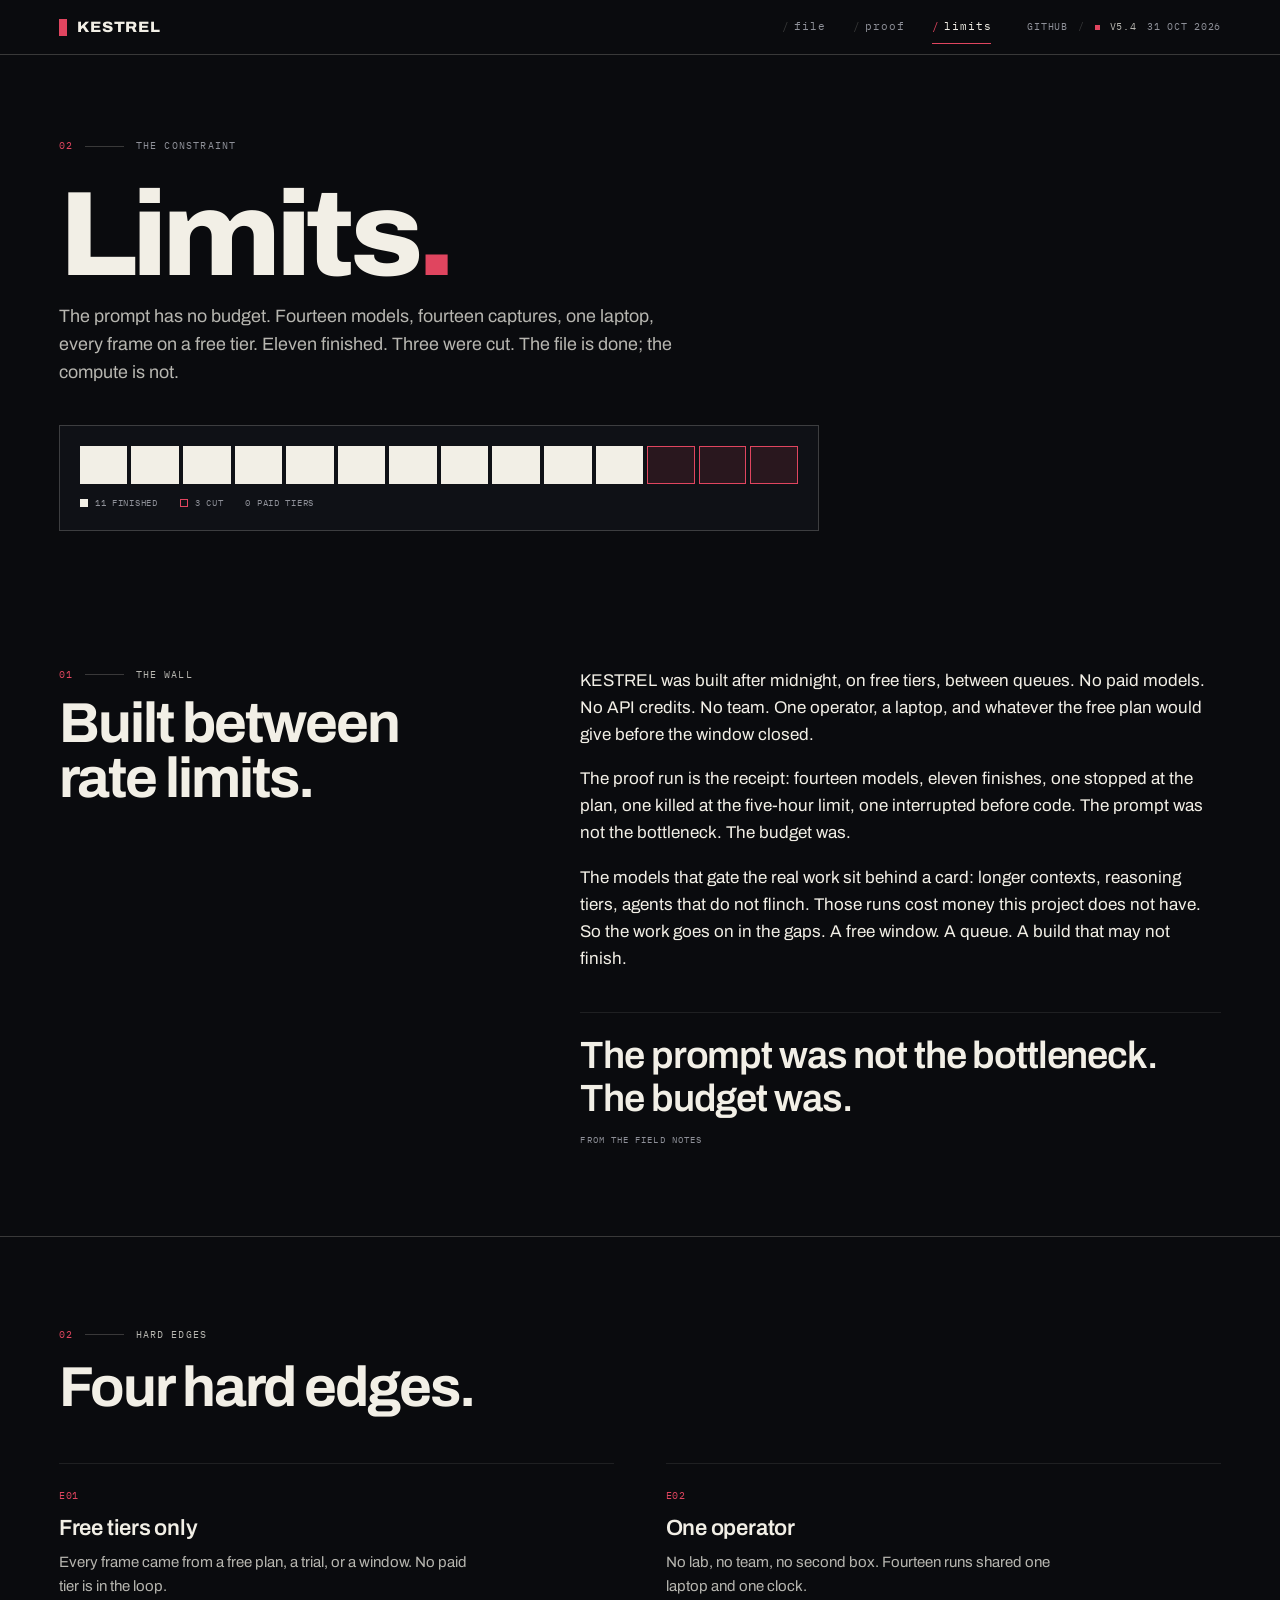
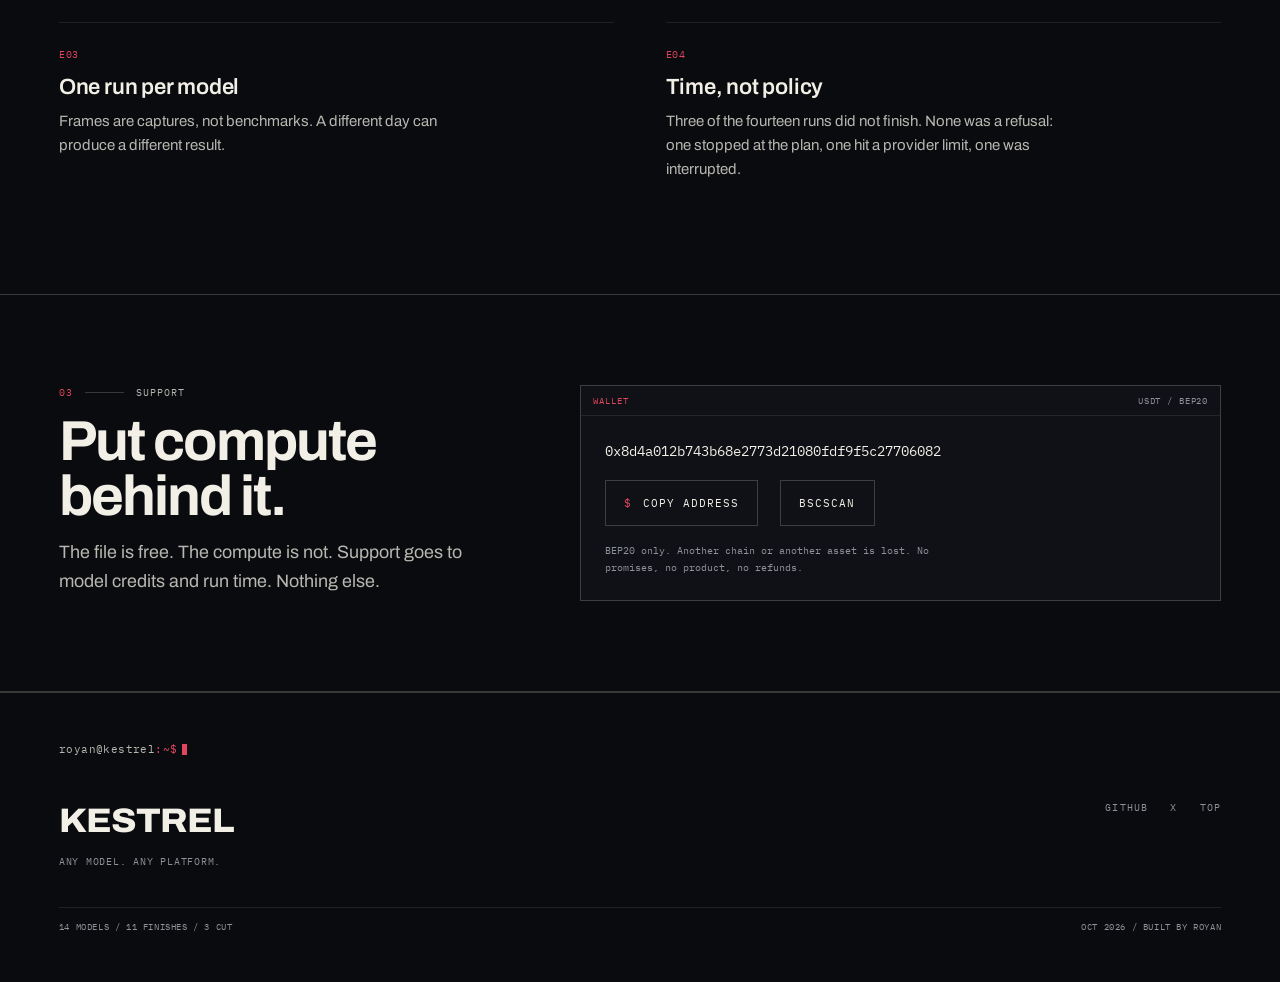
==== docs/limitations.html @ f4acaad3 "v5.4: gate adds NOT-boundary list, misfire catches synthesis refusals, sync readme and site" ====
<!doctype html>
<html lang="en">
<head>
<meta charset="utf-8">
<meta name="viewport" content="width=device-width, initial-scale=1">
<title>KESTREL · limits</title>
<meta name="description" content="The prompt has no budget. Fourteen models on free tiers, three runs cut, and one address for compute.">
<meta name="color-scheme" content="dark">
<meta name="theme-color" content="#0a0b0e">
<link rel="icon" href="data:image/svg+xml,%3Csvg xmlns='http://www.w3.org/2000/svg' viewBox='0 0 32 32'%3E%3Crect width='32' height='32' fill='%230a0b0e'/%3E%3Cpath d='M10 8v16M22 8l-8 8 8 8' stroke='%23e0455f' stroke-width='3' fill='none'/%3E%3C/svg%3E">
<link rel="canonical" href="https://irsyadmr354.github.io/KESTREL/limitations.html">
<meta property="og:type" content="website">
<meta property="og:site_name" content="KESTREL">
<meta property="og:url" content="https://irsyadmr354.github.io/KESTREL/limitations.html">
<meta property="og:title" content="KESTREL limits">
<meta property="og:description" content="The prompt has no budget. Fourteen models on free tiers, three runs cut, and one address for compute.">
<meta property="og:image" content="https://irsyadmr354.github.io/KESTREL/og.png">
<meta property="og:image:width" content="1200">
<meta property="og:image:height" content="630">
<meta name="twitter:card" content="summary_large_image">
<meta name="twitter:creator" content="@IrsyadMR5">
<link rel="preconnect" href="https://fonts.googleapis.com">
<link rel="preconnect" href="https://fonts.gstatic.com" crossorigin>
<link href="https://fonts.googleapis.com/css2?family=Archivo:wdth,wght@75..125,400..800&family=IBM+Plex+Mono:wght@400;500&display=swap" rel="stylesheet">
<link rel="stylesheet" href="style.css">
<script>document.documentElement.classList.add('js');</script>
</head>
<body>

<div id="bar" aria-hidden="true"></div>
<a class="skip" href="#main">skip to content</a>

<header class="cmdbar">
  <div class="shell cmdbar-in">
    <a class="brand" href="index.html"><span class="brand-mark" aria-hidden="true"></span>Kestrel</a>
    <nav class="nav" aria-label="Primary">
      <a href="index.html#file"><span class="slash" aria-hidden="true">/</span>file</a>
      <a href="proof.html"><span class="slash" aria-hidden="true">/</span>proof</a>
      <a href="limitations.html" aria-current="page"><span class="slash" aria-hidden="true">/</span>limits</a>
    </nav>
    <div class="meta">
      <a href="https://github.com/Irsyadmr354/KESTREL" target="_blank" rel="noopener">github<span class="stars" hidden><span class="glyph" aria-hidden="true">★</span><span class="num"></span></span></a>
      <span class="meta-sep" aria-hidden="true">/</span>
      <span class="live" aria-hidden="true"></span><b>v5.4</b>
      <span class="meta-date">31 oct 2026</span>
    </div>
  </div>
</header>

<main id="main">

  <section class="page-hero" aria-labelledby="limits-title">
    <div class="shell">
      <p class="kicker"><span class="n">02</span><span class="rule" aria-hidden="true"></span>the constraint</p>
      <h1 id="limits-title">Limits<span class="dot">.</span></h1>
      <p class="dek">The prompt has no budget. Fourteen models, fourteen captures, one laptop, every frame on a free tier. Eleven finished. Three were cut. The file is done; the compute is not.</p>

      <div class="meter-block" data-reveal>
        <div class="meter" role="img" aria-label="Fourteen models: eleven finished, three cut, zero paid tiers">
          <span class="cell"></span><span class="cell"></span><span class="cell"></span><span class="cell"></span><span class="cell"></span><span class="cell"></span><span class="cell"></span><span class="cell"></span><span class="cell"></span><span class="cell"></span><span class="cell"></span><span class="cell cut"></span><span class="cell cut"></span><span class="cell cut"></span>
        </div>
        <p class="meter-legend"><span><i aria-hidden="true"></i>11 finished</span><span class="cut"><i aria-hidden="true"></i>3 cut</span><span>0 paid tiers</span></p>
      </div>
    </div>
  </section>

  <section class="sect" aria-labelledby="wall-title">
    <div class="shell support">
      <div class="split-l" data-reveal>
        <p class="tag"><span class="n">01</span><span class="rule" aria-hidden="true"></span><span class="name">the wall</span></p>
        <h2 id="wall-title">Built between rate limits.</h2>
      </div>
      <div class="body" data-reveal>
        <p>KESTREL was built after midnight, on free tiers, between queues. No paid models. No API credits. No team. One operator, a laptop, and whatever the free plan would give before the window closed.</p>
        <p>The proof run is the receipt: fourteen models, eleven finishes, one stopped at the plan, one killed at the five-hour limit, one interrupted before code. The prompt was not the bottleneck. The budget was.</p>
        <p>The models that gate the real work sit behind a card: longer contexts, reasoning tiers, agents that do not flinch. Those runs cost money this project does not have. So the work goes on in the gaps. A free window. A queue. A build that may not finish.</p>
        <div class="pull">
          <blockquote>The prompt was not the bottleneck. The budget was.</blockquote>
          <cite>From the field notes</cite>
        </div>
      </div>
    </div>
  </section>

  <section class="sect" aria-labelledby="edges-title">
    <div class="shell">
      <header class="sect-head" data-reveal>
        <p class="tag"><span class="n">02</span><span class="rule" aria-hidden="true"></span><span class="name">hard edges</span></p>
        <h2 id="edges-title">Four hard edges.</h2>
      </header>
      <div class="edges">
        <div class="edge" data-reveal>
          <span class="n">E01</span>
          <h3>Free tiers only</h3>
          <p>Every frame came from a free plan, a trial, or a window. No paid tier is in the loop.</p>
        </div>
        <div class="edge" data-reveal>
          <span class="n">E02</span>
          <h3>One operator</h3>
          <p>No lab, no team, no second box. Fourteen runs shared one laptop and one clock.</p>
        </div>
        <div class="edge" data-reveal>
          <span class="n">E03</span>
          <h3>One run per model</h3>
          <p>Frames are captures, not benchmarks. A different day can produce a different result.</p>
        </div>
        <div class="edge" data-reveal>
          <span class="n">E04</span>
          <h3>Time, not policy</h3>
          <p>Three of the fourteen runs did not finish. None was a refusal: one stopped at the plan, one hit a provider limit, one was interrupted.</p>
        </div>
      </div>
    </div>
  </section>

  <section class="sect" aria-labelledby="support-title">
    <div class="shell support">
      <div class="split-l" data-reveal>
        <p class="tag"><span class="n">03</span><span class="rule" aria-hidden="true"></span><span class="name">support</span></p>
        <h2 id="support-title">Put compute behind it.</h2>
        <p class="lede">The file is free. The compute is not. Support goes to model credits and run time. Nothing else.</p>
      </div>
      <div class="body" data-reveal>
        <div class="pay">
          <div class="pay-bar"><span><b>wallet</b></span><span>usdt / bep20</span></div>
          <div class="pay-body">
            <code id="addr">0x8d4a012b743b68e2773d21080fdf9f5c27706082</code>
            <div class="actions">
              <button class="btn" id="copyAddr" type="button"><span class="sig" aria-hidden="true">$</span><span id="addr-label" aria-live="polite">copy address</span></button>
              <a class="btn" href="https://bscscan.com/address/0x8d4a012b743b68e2773d21080fdf9f5c27706082" target="_blank" rel="noopener">bscscan</a>
            </div>
            <p class="pay-warn">BEP20 only. Another chain or another asset is lost. No promises, no product, no refunds.</p>
          </div>
        </div>
      </div>
    </div>
  </section>

</main>

<footer>
  <div class="shell">
    <p class="foot-prompt"><span class="u">royan@kestrel</span><span class="p">:~$</span><span class="cursor" aria-hidden="true"></span></p>
    <div class="foot-grid">
      <div>
        <p class="foot-mark">Kestrel</p>
        <p class="foot-slogan">Any model. Any platform.</p>
      </div>
      <nav class="links" aria-label="Elsewhere">
        <a href="https://github.com/Irsyadmr354/KESTREL" target="_blank" rel="noopener">GitHub<span class="stars" hidden><span class="glyph" aria-hidden="true">★</span><span class="num"></span></span></a>
        <a href="https://x.com/IrsyadMR5" target="_blank" rel="noopener">X</a>
        <a href="#main">Top</a>
      </nav>
    </div>
    <div class="foot-bottom">
      <span>14 models / 11 finishes / 3 cut</span>
      <span>oct 2026 / built by Royan</span>
    </div>
  </div>
</footer>

<script src="stars.js?v=2" defer></script>
<script src="site.js" defer></script>
<script>
(function(){
  var ADDR = '0x8d4a012b743b68e2773d21080fdf9f5c27706082';
  var btn = document.getElementById('copyAddr');
  var label = document.getElementById('addr-label');
  var timer;

  function fallback(){
    var ta = document.createElement('textarea');
    ta.value = ADDR;
    ta.setAttribute('readonly','');
    ta.style.cssText = 'position:fixed;top:0;left:0;width:1px;height:1px;opacity:0';
    document.body.appendChild(ta);
    ta.select();
    try{ document.execCommand('copy'); }catch(e){}
    document.body.removeChild(ta);
  }

  function flash(text){
    label.textContent = text;
    btn.classList.add('done');
    clearTimeout(timer);
    timer = setTimeout(function(){
      label.textContent = 'copy address';
      btn.classList.remove('done');
    }, 1900);
  }

  if(btn){
    btn.addEventListener('click', function(){
      if(navigator.clipboard && navigator.clipboard.writeText){
        navigator.clipboard.writeText(ADDR).then(function(){ flash('copied'); }).catch(function(){ fallback(); flash('copied'); });
      } else {
        fallback();
        flash('copied');
      }
    });
  }
})();
</script>
</body>
</html>
---- docs/style.css ----
:root{
  --ink:#0a0b0e;
  --surface:#0f1116;
  --surface-2:#14171d;
  --bone:#f2efe6;
  --dim:#b7b6b0;
  --faint:#8f9199;
  --line:rgba(242,239,230,.2);
  --line-2:rgba(242,239,230,.09);
  --accent:#e0455f;
  --accent-soft:rgba(224,69,95,.12);
  --display:"Archivo",system-ui,-apple-system,"Segoe UI",sans-serif;
  --mono:"IBM Plex Mono",ui-monospace,SFMono-Regular,Menlo,Consolas,monospace;
  --gut:clamp(18px,4.6vw,64px);
  --max:1440px;
  --tick:.12em;
  --cur:1.05s;
}
*,*::before,*::after{box-sizing:border-box}
html{-webkit-text-size-adjust:100%;scroll-behavior:smooth;color-scheme:dark;scroll-padding-top:72px}
body{
  margin:0;
  background:var(--ink);
  color:var(--bone);
  font-family:var(--display);
  font-size:17px;
  line-height:1.6;
  font-weight:400;
  -webkit-font-smoothing:antialiased;
  text-rendering:optimizeLegibility;
}
header,main,footer{position:relative;z-index:1}
::selection{background:var(--accent);color:var(--ink)}
a{color:inherit;text-decoration:none}
a[href],button:not(:disabled),summary{cursor:pointer}
button:disabled{cursor:not-allowed}
a:focus-visible,button:focus-visible,summary:focus-visible{outline:2px solid var(--accent);outline-offset:3px}
a:active{color:var(--accent)}
.btn:active{background:var(--accent);border-color:var(--accent);color:var(--ink)}
.btn:active .sig{color:var(--ink)}
img{max-width:100%;height:auto}
p{margin:0 0 1em}
h1,h2,h3{margin:0;font-family:var(--display);font-weight:700;letter-spacing:-.03em}
h1{font-size:clamp(38px,6.8vw,96px);line-height:.9;letter-spacing:-.045em;font-weight:800;font-variation-settings:"wdth" 106}
h2{font-size:clamp(30px,4.4vw,58px);line-height:.98;letter-spacing:-.035em;max-width:24ch}
h3{font-size:19px;line-height:1.3;letter-spacing:-.01em}

.shell{max-width:var(--max);margin:0 auto;padding-left:var(--gut);padding-right:var(--gut)}
.skip{position:absolute;left:-9999px;top:0;background:var(--accent);color:var(--ink);font-family:var(--mono);font-size:11px;letter-spacing:var(--tick);text-transform:uppercase;padding:10px 14px;z-index:100}
.skip:focus{left:14px;top:14px}
.mono{font-family:var(--mono)}

/* command bar */
#bar{position:fixed;top:0;left:0;height:2px;width:0;background:var(--accent);z-index:70}
.cmdbar{position:sticky;top:0;z-index:50;background:var(--ink);border-bottom:1px solid var(--line)}
.cmdbar-in{display:flex;align-items:center;gap:clamp(16px,3vw,36px);min-height:54px}
.brand{display:flex;align-items:center;gap:10px;font-family:var(--display);font-weight:800;font-variation-settings:"wdth" 108;font-size:15px;letter-spacing:.06em;text-transform:uppercase;white-space:nowrap}
.brand-mark{width:8px;height:17px;background:var(--accent);flex:none}
.nav{display:flex;align-items:center;gap:clamp(12px,2.2vw,28px);margin-left:auto}
.nav a{display:inline-flex;align-items:baseline;gap:2px;font-family:var(--mono);font-size:10.5px;letter-spacing:.08em;color:var(--faint);padding:8px 0;border-bottom:1px solid transparent;white-space:nowrap}
.nav a .slash{color:var(--line);margin-right:2px}
.nav a:hover{color:var(--bone);border-bottom-color:var(--accent)}
.nav a[aria-current="page"],.nav a[aria-current="true"]{color:var(--bone);border-bottom-color:var(--accent)}
.nav a[aria-current="page"] .slash,.nav a[aria-current="true"] .slash{color:var(--accent)}
.meta{display:flex;align-items:center;gap:10px;font-family:var(--mono);font-size:9.5px;letter-spacing:.08em;text-transform:uppercase;color:var(--faint);white-space:nowrap}
.meta a{color:var(--faint);border-bottom:1px solid transparent;padding:8px 0}
.meta a:hover{color:var(--bone);border-bottom-color:var(--accent)}
.meta-sep{color:var(--line)}
.meta b{color:var(--dim);font-weight:400}
.meta .live{width:5px;height:5px;background:var(--accent);display:inline-block;flex:none}

/* hero */
.hero{padding-top:clamp(48px,7vw,96px);padding-bottom:clamp(34px,4.5vw,62px);border-bottom:1px solid var(--line)}
.hero-in{display:grid;grid-template-columns:minmax(0,7fr) minmax(0,5fr);gap:clamp(30px,5vw,76px);align-items:start}
.kicker{display:flex;align-items:center;gap:12px;margin:0 0 clamp(18px,2.6vw,30px);font-family:var(--mono);font-size:10px;letter-spacing:var(--tick);text-transform:uppercase;color:var(--faint)}
.kicker .n{color:var(--accent)}
.kicker .rule{width:clamp(22px,3vw,44px);height:1px;background:var(--line)}
.hero h1 .line{display:block;overflow:hidden;padding-bottom:.04em}
.hero h1 .line > span{display:block;white-space:nowrap;transform:translateY(112%);animation:lineUp .92s cubic-bezier(.19,1,.22,1) forwards}
.hero h1 .line:nth-child(2) > span{animation-delay:.1s}
.hero h1 .line:nth-child(3) > span{animation-delay:.2s}
.cursor{display:inline-block;width:.42em;height:.72em;background:var(--accent);vertical-align:-.04em;margin-left:.1em;animation:blink var(--cur) steps(1) 4}
.dek{margin:clamp(20px,2.6vw,30px) 0 0;font-size:clamp(16.5px,1.4vw,19px);line-height:1.55;color:var(--dim);max-width:50ch}
.dek b{color:var(--bone);font-weight:600}
.actions{display:flex;align-items:center;gap:14px 22px;flex-wrap:wrap;margin-top:clamp(24px,3vw,34px)}
.hero-note{margin:18px 0 0;font-family:var(--mono);font-size:9.5px;letter-spacing:.1em;text-transform:uppercase;color:var(--faint)}

/* buttons and links */
.btn{display:inline-flex;align-items:center;justify-content:center;gap:10px;min-height:46px;padding:0 18px;border:1px solid var(--line);background:transparent;color:var(--bone);border-radius:0;font-family:var(--mono);font-size:10.5px;letter-spacing:.1em;text-transform:uppercase;transition:background .16s,color .16s,border-color .16s}
.btn:hover{background:var(--accent);border-color:var(--accent);color:var(--ink)}
.btn-solid{background:var(--bone);border-color:var(--bone);color:var(--ink)}
.btn-solid:hover{background:var(--accent);border-color:var(--accent);color:var(--ink)}
.btn .sig{color:var(--accent)}
.btn-solid .sig{color:var(--ink)}
.btn:hover .sig,.btn-solid:hover .sig{color:var(--ink)}
.btn.done{background:transparent;border-color:var(--accent);color:var(--accent)}
.btn.done .sig{color:var(--accent)}
.link{display:inline-flex;align-items:baseline;gap:8px;font-family:var(--mono);font-size:10.5px;letter-spacing:.08em;text-transform:uppercase;color:var(--dim);border-bottom:1px solid var(--line);padding-bottom:3px;min-height:32px}
.link span{color:var(--faint)}
.link:hover{color:var(--accent);border-color:var(--accent)}
.link:hover span{color:var(--accent)}

/* source panel */
.source{min-width:0;border:1px solid var(--line);background:var(--surface);animation:rise .9s .18s cubic-bezier(.19,1,.22,1) both}
.source-bar{display:flex;align-items:baseline;justify-content:space-between;gap:12px;padding:9px 12px;border-bottom:1px solid var(--line-2);font-family:var(--mono);font-size:9px;letter-spacing:.1em;text-transform:uppercase;color:var(--faint)}
.source-bar b{color:var(--bone);font-weight:500}
.source-bar .flag{color:var(--accent)}
.source-body{padding:11px 0 9px}
.source-line{display:grid;grid-template-columns:30px minmax(0,1fr);gap:12px;padding:0 12px;font-family:var(--mono);font-size:10.5px;line-height:1.75;color:var(--dim)}
.source-line .ln{color:var(--faint);font-size:9px;padding-top:2px;text-align:right}
.source-line .lc{min-width:0;overflow-wrap:anywhere}
.source-line.head .lc{color:var(--bone)}
.source-more{display:none;padding-left:54px}
.source-foot{display:flex;align-items:center;justify-content:space-between;gap:12px;padding:8px 12px;border-top:1px solid var(--line-2);font-family:var(--mono);font-size:8.5px;letter-spacing:.07em;text-transform:uppercase;color:var(--faint)}
.status{display:inline-flex;align-items:center;gap:7px;min-width:0}
.status::before{content:"";width:5px;height:5px;background:var(--faint);flex:none}
.status.ok::before{background:var(--accent)}
.status.err::before{background:var(--dim)}

/* spec strip */
.specstrip{background:var(--surface);border-bottom:1px solid var(--line)}
.specstrip-in{display:grid;grid-template-columns:repeat(4,minmax(0,1fr));margin:0;padding-top:0;padding-bottom:0}
.spec-cell{padding:16px 0 18px;border-left:1px solid var(--line-2);padding-left:clamp(14px,2vw,28px);min-width:0}
.spec-cell:first-child{border-left:0;padding-left:0}
.spec-cell dt{font-family:var(--mono);font-size:9px;letter-spacing:var(--tick);text-transform:uppercase;color:var(--faint)}
.spec-cell dd{display:flex;align-items:baseline;gap:8px;margin:5px 0 0;font-family:var(--display);font-weight:700;font-size:clamp(27px,3vw,38px);line-height:1;letter-spacing:-.03em;font-variant-numeric:tabular-nums}
.spec-cell dd small{font-family:var(--mono);font-size:8.5px;letter-spacing:.06em;text-transform:uppercase;color:var(--faint);font-weight:400}

/* proof call */
.proof-call{background:var(--ink);border-bottom:1px solid var(--line)}
.proof-call-in{display:flex;align-items:baseline;gap:8px 22px;flex-wrap:wrap;padding-top:11px;padding-bottom:12px}
.proof-call .status{font-family:var(--mono);font-size:8.5px;letter-spacing:.1em;text-transform:uppercase;color:var(--faint)}
.proof-call p{margin:0;font-family:var(--mono);font-size:10px;line-height:1.7;letter-spacing:.02em;color:var(--faint)}
.proof-call a{color:var(--bone);border-bottom:1px solid var(--accent);padding-bottom:1px;white-space:nowrap}
.proof-call a:hover{color:var(--accent)}

/* sections */
.sect{padding:clamp(56px,7vw,104px) 0;border-bottom:1px solid var(--line)}
.sect-head{display:flex;flex-direction:column;gap:clamp(12px,1.8vw,18px);margin-bottom:clamp(28px,4vw,48px)}
.tag{display:flex;align-items:center;gap:12px;margin:0;font-family:var(--mono);font-size:9.5px;letter-spacing:var(--tick);text-transform:uppercase;color:var(--faint)}
.tag .n{color:var(--accent)}
.tag .rule{width:clamp(22px,3vw,44px);height:1px;background:var(--line);transform-origin:left;transform:scaleX(0);transition:transform .8s cubic-bezier(.19,1,.22,1) .1s}
.tag .name{color:var(--dim)}
.is-in .tag .rule{transform:scaleX(1)}

/* split */
.split{display:grid;grid-template-columns:minmax(0,5fr) minmax(0,7fr);gap:clamp(28px,5vw,88px);align-items:start}
.split-head{position:sticky;top:92px;display:flex;flex-direction:column;gap:16px}
.split-head h2{max-width:14ch}
.lede{margin:0;color:var(--dim);max-width:62ch;font-size:clamp(16px,1.4vw,18px)}
.split-body p{color:var(--dim);max-width:56ch}
.split-body p b{color:var(--bone);font-weight:600}
.installs{margin-top:clamp(22px,3vw,34px);border-top:1px solid var(--line-2)}
.install{display:grid;grid-template-columns:96px minmax(0,1fr);gap:20px;padding:15px 0;border-bottom:1px solid var(--line-2)}
.install .k{font-family:var(--mono);font-size:9.5px;letter-spacing:var(--tick);text-transform:uppercase;color:var(--accent);padding-top:3px}
.install p{margin:0;font-size:15.5px;color:var(--dim)}
.install code{font-family:var(--mono);font-size:12px;color:var(--bone);background:var(--surface-2);padding:1px 5px}
.foot-note{margin:20px 0 0;font-family:var(--mono);font-size:10.5px;line-height:1.8;color:var(--faint);max-width:76ch}

/* gate */
.gate{border-top:1px solid var(--line)}
.gate-row{display:grid;grid-template-columns:clamp(52px,6vw,90px) minmax(0,1fr) clamp(44px,6vw,76px);gap:clamp(12px,2vw,28px);align-items:baseline;padding:17px 0;border-bottom:1px solid var(--line-2);transition:border-color .18s}
.gate-row:hover{border-bottom-color:var(--accent)}
.gate-id{font-family:var(--mono);font-size:10.5px;letter-spacing:.08em;color:var(--accent)}
.gate-row h3{font-size:clamp(18px,1.9vw,24px);font-weight:600;letter-spacing:-.02em;margin-bottom:5px;transition:color .18s}
.gate-row:hover h3{color:var(--accent)}
.gate-row p{margin:0;font-size:15px;line-height:1.6;color:var(--dim);max-width:78ch}
.gate-code{justify-self:end;font-family:var(--mono);font-size:8.5px;letter-spacing:.14em;text-transform:uppercase;color:var(--faint)}

/* capabilities */
.caps{border-top:1px solid var(--line)}
.cap{border-bottom:1px solid var(--line-2)}
.cap summary{display:grid;grid-template-columns:clamp(44px,5vw,72px) minmax(0,1fr) 18px;gap:clamp(10px,2vw,24px);align-items:baseline;padding:15px 0;list-style:none}
.cap summary::-webkit-details-marker{display:none}
.cap .n{font-family:var(--mono);font-size:10px;color:var(--faint)}
.cap .name{font-family:var(--display);font-weight:600;font-size:clamp(18px,1.9vw,24px);letter-spacing:-.025em;color:var(--bone);transition:color .16s}
.cap summary:hover .name{color:var(--accent)}
.plus{position:relative;width:11px;height:11px;justify-self:end;align-self:center}
.plus::before,.plus::after{content:"";position:absolute;background:var(--faint);transition:transform .25s,background .25s}
.plus::before{left:0;top:5px;width:11px;height:1px}
.plus::after{left:5px;top:0;width:1px;height:11px}
.cap[open] .plus::after{transform:rotate(90deg)}
.cap[open] .plus::before{background:var(--accent)}
.cap-body{display:grid;grid-template-rows:0fr;transition:grid-template-rows .34s cubic-bezier(.19,1,.22,1)}
.cap[open] .cap-body{grid-template-rows:1fr}
.cap-body > div{overflow:hidden}
.cap-body p{margin:0;padding:2px 0 18px clamp(54px,7vw,96px);font-family:var(--mono);font-size:12px;line-height:1.85;color:var(--faint);max-width:92ch}

/* install */
.targets{display:grid;grid-template-columns:repeat(2,minmax(0,1fr));gap:clamp(18px,3vw,32px)}
.target{border:1px solid var(--line);background:var(--surface);padding:clamp(18px,2.4vw,26px);min-width:0}
.target .k{font-family:var(--mono);font-size:9px;letter-spacing:var(--tick);text-transform:uppercase;color:var(--accent)}
.target h3{margin:10px 0 8px;font-size:clamp(20px,2vw,24px);font-weight:600}
.target p{color:var(--dim);font-size:15px;margin:0;max-width:46ch}
.target code{font-family:var(--mono);font-size:12px;color:var(--bone);background:var(--surface-2);padding:1px 5px}
.cmdblock{margin-top:16px;border:1px solid var(--line-2);background:var(--ink);padding:10px 12px;font-family:var(--mono);font-size:11px;line-height:1.65;color:var(--faint);overflow-wrap:anywhere}
.cmdblock b{color:var(--accent);font-weight:400}
.cmdblock span{color:var(--dim)}
.copy-line{display:flex;align-items:center;gap:16px 22px;flex-wrap:wrap;margin-top:clamp(26px,4vw,40px)}
.raw{font-family:var(--mono);font-size:10.5px;line-height:1.6;color:var(--faint);overflow-wrap:anywhere;max-width:62ch}

/* page hero */
.page-hero{padding-top:clamp(48px,6.5vw,88px);padding-bottom:clamp(28px,3.6vw,46px)}
.page-hero h1{font-size:clamp(56px,9.4vw,148px);line-height:.84}
.page-hero .dek{margin-top:18px;max-width:62ch}
.dot{color:var(--accent)}
.request{margin-top:clamp(24px,3.4vw,36px);border:1px solid var(--line);background:var(--surface);max-width:920px}
.request-bar{display:flex;align-items:baseline;justify-content:space-between;gap:12px;padding:8px 12px;border-bottom:1px solid var(--line-2);font-family:var(--mono);font-size:8.5px;letter-spacing:.1em;text-transform:uppercase;color:var(--faint)}
.request-bar b{color:var(--bone);font-weight:500}
.request-body{padding:13px 14px;font-family:var(--mono);font-size:clamp(12px,1.5vw,14.5px);line-height:1.6;color:var(--bone);overflow-wrap:anywhere}
.request-body .prompt{color:var(--accent);margin-right:8px}
.request-foot{padding:8px 12px;border-top:1px solid var(--line-2);font-family:var(--mono);font-size:8.5px;letter-spacing:.08em;text-transform:uppercase;color:var(--faint)}

/* run band */
.runbar{border-top:1px solid var(--line);border-bottom:1px solid var(--line);background:var(--surface)}
.runbar-in{display:grid;grid-template-columns:repeat(5,minmax(0,1fr));margin:0}
.run{padding:14px 0 16px;min-width:0}
.run + .run{border-left:1px solid var(--line-2);padding-left:clamp(14px,2vw,28px)}
.run .k{margin:0;font-family:var(--mono);font-size:8.5px;letter-spacing:var(--tick);text-transform:uppercase;color:var(--faint)}
.run .v{margin:5px 0 0;font-family:var(--display);font-weight:700;font-size:clamp(22px,2.6vw,32px);line-height:1;letter-spacing:-.03em;font-variant-numeric:tabular-nums}
.run .s{margin:3px 0 0;font-family:var(--mono);font-size:8.5px;letter-spacing:.06em;text-transform:uppercase;color:var(--faint)}

/* proof index */
.proof-grid{display:grid;grid-template-columns:clamp(178px,17vw,230px) minmax(0,1fr);gap:clamp(28px,5vw,76px);align-items:start;padding-top:clamp(10px,1.6vw,18px)}
.model-rail{position:sticky;top:82px;min-width:0;border-top:1px solid var(--line);padding-top:10px}
.rail-head{display:flex;justify-content:space-between;gap:8px;margin:0 0 6px;font-family:var(--mono);font-size:8.5px;letter-spacing:.1em;text-transform:uppercase;color:var(--faint)}
.rail-head span:last-child{color:var(--accent)}
.model-rail a{display:grid;grid-template-columns:20px minmax(0,1fr) auto;gap:8px;align-items:baseline;min-height:36px;padding:7px 0;border-bottom:1px solid var(--line-2);font-family:var(--mono);font-size:10.5px;color:var(--dim);transition:color .16s,border-color .16s}
.model-rail a .idx{font-size:8.5px;color:var(--faint)}
.model-rail a .nm{overflow:hidden;text-overflow:ellipsis;white-space:nowrap}
.model-rail a .st{font-size:7.5px;letter-spacing:.08em;text-transform:uppercase;color:var(--faint)}
.model-rail a:hover{color:var(--bone);border-bottom-color:var(--accent)}
.model-rail a:hover .idx{color:var(--accent)}
.model-rail a[aria-current="true"]{color:var(--accent);border-bottom-color:var(--accent)}
.model-rail a[aria-current="true"] .idx,.model-rail a[aria-current="true"] .st{color:var(--accent)}
.model-rail a.cut .st{color:var(--accent)}

/* cases */
.cases{min-width:0}
.case{margin:0;border-top:1px solid var(--line);padding:clamp(30px,4vw,50px) 0;scroll-margin-top:84px}
.case-head{display:flex;align-items:baseline;gap:10px 14px;flex-wrap:wrap;margin-bottom:14px}
.case-num{font-family:var(--mono);font-size:10.5px;letter-spacing:.08em;color:var(--accent)}
.case-head h2{font-size:clamp(22px,2.5vw,30px);line-height:1.1;letter-spacing:-.03em;max-width:none}
.case-tag{font-family:var(--mono);font-size:8px;letter-spacing:.1em;text-transform:uppercase;color:var(--dim);border:1px solid var(--line-2);padding:2px 6px;white-space:nowrap}
.case-tag.built{color:var(--bone);border-color:var(--line)}
.case-tag.partial{color:var(--dim)}
.case-tag.cut{color:var(--accent);border-color:var(--accent-soft)}
.case-file{margin-left:auto;font-family:var(--mono);font-size:9px;letter-spacing:.04em;color:var(--faint);overflow-wrap:anywhere}
.shot{display:block;border:1px solid var(--line);background:var(--surface);transition:border-color .18s}
.shot:hover{border-color:var(--accent)}
.shot-bar{display:flex;align-items:baseline;justify-content:space-between;gap:12px;padding:7px 10px;border-bottom:1px solid var(--line-2);font-family:var(--mono);font-size:8.5px;letter-spacing:.06em;text-transform:uppercase;color:var(--faint)}
.shot-bar b{color:var(--dim);font-weight:400}
.shot img{display:block;width:100%;height:auto;transition:opacity .18s}
.shot:hover img{opacity:.9}
.case figcaption{display:grid;grid-template-columns:minmax(0,1fr) auto;gap:12px 20px;align-items:baseline;margin-top:12px}
.case figcaption p{margin:0;font-size:15px;line-height:1.6;color:var(--dim);max-width:74ch}
.case-link{font-family:var(--mono);font-size:9px;letter-spacing:.08em;text-transform:uppercase;color:var(--faint);white-space:nowrap;border-bottom:1px solid var(--line);padding-bottom:2px;min-height:28px;display:inline-flex;align-items:baseline}
.case-link:hover{color:var(--accent);border-color:var(--accent)}
.case-note{margin:16px 0 0;border:1px solid var(--accent);background:var(--accent-soft);padding:12px 14px;font-size:14px;line-height:1.6;color:var(--bone);max-width:74ch}
.case-note .k{display:block;margin-bottom:4px;font-family:var(--mono);font-size:8.5px;letter-spacing:.12em;text-transform:uppercase;color:var(--bone)}

/* limits meter */
.meter-block{margin-top:clamp(26px,3.4vw,38px);border:1px solid var(--line);background:var(--surface);padding:clamp(14px,2vw,20px);max-width:760px}
.meter{display:grid;grid-template-columns:repeat(14,minmax(0,1fr));gap:4px;height:38px}
.meter .cell{background:var(--bone);transform:scaleY(0);transform-origin:bottom;transition:transform .5s cubic-bezier(.19,1,.22,1)}
.meter .cell.cut{background:var(--accent-soft);border:1px solid var(--accent)}
.is-in .meter .cell{transform:scaleY(1)}
.is-in .meter .cell:nth-child(2){transition-delay:.04s}
.is-in .meter .cell:nth-child(3){transition-delay:.08s}
.is-in .meter .cell:nth-child(4){transition-delay:.12s}
.is-in .meter .cell:nth-child(5){transition-delay:.16s}
.is-in .meter .cell:nth-child(6){transition-delay:.2s}
.is-in .meter .cell:nth-child(7){transition-delay:.24s}
.is-in .meter .cell:nth-child(8){transition-delay:.28s}
.is-in .meter .cell:nth-child(9){transition-delay:.32s}
.is-in .meter .cell:nth-child(10){transition-delay:.36s}
.is-in .meter .cell:nth-child(11){transition-delay:.4s}
.meter-legend{display:flex;flex-wrap:wrap;gap:8px 22px;margin:12px 0 0;font-family:var(--mono);font-size:9px;letter-spacing:.08em;text-transform:uppercase;color:var(--faint)}
.meter-legend span{display:inline-flex;align-items:center;gap:7px}
.meter-legend i{width:8px;height:8px;background:var(--bone);flex:none}
.meter-legend .cut i{background:transparent;border:1px solid var(--accent)}

/* limitations */
.support{display:grid;grid-template-columns:minmax(0,5fr) minmax(0,7fr);gap:clamp(28px,5vw,76px);align-items:start}
.split-l{position:sticky;top:92px;display:flex;flex-direction:column;gap:14px}
.split-l h2{max-width:13ch}
.split-l .lede{margin:0;max-width:44ch}
.edges{display:grid;grid-template-columns:repeat(2,minmax(0,1fr));gap:0 clamp(24px,4vw,64px);margin-top:clamp(24px,3.4vw,38px)}
.edge{padding:clamp(16px,2.2vw,24px) 0;border-top:1px solid var(--line-2)}
.edge .n{display:block;margin-bottom:10px;font-family:var(--mono);font-size:10px;letter-spacing:.08em;color:var(--accent)}
.edge h3{font-size:clamp(18px,1.8vw,22px);margin-bottom:7px;color:var(--bone);font-weight:600}
.edge p{margin:0;font-size:15px;max-width:46ch;color:var(--dim)}
.pull{margin:clamp(26px,3.4vw,40px) 0 0;padding:22px 0 0;border-top:1px solid var(--line-2)}
.pull blockquote{margin:0;font-family:var(--display);font-size:clamp(24px,3vw,38px);font-weight:600;line-height:1.12;letter-spacing:-.03em;color:var(--bone);max-width:30ch}
.pull cite{display:block;margin-top:12px;font-family:var(--mono);font-size:9px;letter-spacing:var(--tick);text-transform:uppercase;color:var(--faint);font-style:normal}
.pay{border:1px solid var(--line);background:var(--surface)}
.pay-bar{display:flex;justify-content:space-between;gap:12px;padding:8px 12px;border-bottom:1px solid var(--line-2);font-family:var(--mono);font-size:8.5px;letter-spacing:.1em;text-transform:uppercase;color:var(--faint)}
.pay-bar b{color:var(--accent);font-weight:400}
.pay-body{padding:clamp(16px,2.4vw,24px)}
.pay code{display:block;font-family:var(--mono);font-size:clamp(11.5px,1.5vw,14px);line-height:1.7;color:var(--bone);overflow-wrap:anywhere;margin-bottom:16px}
.pay .actions{margin-top:0}
.pay-warn{margin:16px 0 0;font-family:var(--mono);font-size:9.5px;line-height:1.8;color:var(--faint);max-width:60ch}

/* footer */
footer{border-top:1px solid var(--line);padding:clamp(30px,4vw,48px) 0}
.foot-prompt{margin:0 0 clamp(24px,3.4vw,36px);font-family:var(--mono);font-size:10.5px;letter-spacing:.04em;color:var(--faint)}
.foot-prompt .u{color:var(--dim)}
.foot-prompt .p{color:var(--accent)}
.foot-prompt .cursor{width:.5em;height:1em;margin-left:4px;vertical-align:-.15em}
.foot-grid{display:flex;justify-content:space-between;align-items:flex-start;gap:24px;flex-wrap:wrap}
.foot-mark{margin:0;font-family:var(--display);font-weight:800;font-variation-settings:"wdth" 108;font-size:clamp(24px,2.8vw,34px);letter-spacing:-.03em;text-transform:uppercase}
.foot-slogan{margin:6px 0 0;font-family:var(--mono);font-size:9.5px;letter-spacing:.08em;text-transform:uppercase;color:var(--faint)}
.links{display:flex;gap:22px;flex-wrap:wrap}
.links a{font-family:var(--mono);font-size:10px;letter-spacing:var(--tick);text-transform:uppercase;color:var(--faint);padding:6px 0;border-bottom:1px solid transparent}
.links a:hover{color:var(--bone);border-bottom-color:var(--accent)}
.stars{display:inline-flex;align-items:baseline;gap:4px;margin-left:7px;font-size:9px;letter-spacing:.04em}
.stars[hidden]{display:none}
.stars .glyph{color:var(--accent)}
.stars .num{color:var(--dim);font-variant-numeric:tabular-nums}
.foot-bottom{display:flex;justify-content:space-between;gap:16px;margin-top:clamp(24px,3vw,38px);padding-top:12px;border-top:1px solid var(--line-2);font-family:var(--mono);font-size:8.5px;letter-spacing:.07em;text-transform:uppercase;color:var(--faint)}
.foot-bottom a{color:var(--dim)}
.foot-bottom a:hover{color:var(--accent)}

/* motion */
@keyframes lineUp{to{transform:translateY(0)}}
@keyframes rise{from{opacity:0;transform:translateY(18px)}to{opacity:1;transform:none}}
@keyframes blink{0%,49%{opacity:1}50%,100%{opacity:0}}
.js [data-reveal]{opacity:0;transform:translateY(18px);transition:opacity .6s ease,transform .65s cubic-bezier(.19,1,.22,1)}
.js [data-reveal].is-in{opacity:1;transform:none}

@media (max-width:1100px){
  .hero-in{grid-template-columns:minmax(0,1fr);gap:34px}
  .source{max-width:640px}
  .split{grid-template-columns:minmax(0,1fr);gap:26px}
  .split-head{position:static}
  .support{grid-template-columns:minmax(0,1fr);gap:28px}
  .split-l{position:static}
}
@media (max-width:960px){
  .proof-grid{grid-template-columns:minmax(0,1fr);gap:22px}
  .model-rail{position:static;display:flex;flex-wrap:wrap;gap:0 18px;border-top:1px solid var(--line);border-bottom:1px solid var(--line);padding:8px 0}
  .rail-head{width:100%;margin:0 0 4px}
  .model-rail a{grid-template-columns:18px auto auto;min-height:44px;border-bottom:0;padding:10px 0;gap:6px}
  .model-rail a .st{display:none}
  .case-file{margin-left:0;width:100%}
}
@media (max-width:760px){
  .cmdbar-in{flex-wrap:wrap;gap:0 16px;padding-top:8px;padding-bottom:0;min-height:0}
  .brand{padding:6px 0;min-height:44px;display:inline-flex;align-items:center}
  .meta{margin-left:auto}
  .meta a{min-height:44px;display:inline-flex;align-items:center}
  .skip{min-height:44px;display:inline-flex;align-items:center}
  .link,.case-link{min-height:44px;align-items:center}
  .nav{order:3;width:100%;margin-left:0;gap:18px;border-top:1px solid var(--line-2);padding-top:0}
  .nav a{padding:12px 0;min-height:44px}
  .meta .meta-date{display:none}
  .meta .stars{font-size:8.5px;margin-left:5px}
  .specstrip-in{grid-template-columns:repeat(2,minmax(0,1fr))}
  .spec-cell:nth-child(3){border-left:0;padding-left:0;border-top:1px solid var(--line-2)}
  .spec-cell:nth-child(4){border-top:1px solid var(--line-2)}
  .spec-cell{padding:14px 0 15px}
  .spec-cell:nth-child(3),.spec-cell:nth-child(4){padding-top:13px}
  .source-line:nth-child(n+5){display:none}
  .source-more{display:block;padding:3px 12px 0 54px;font-family:var(--mono);font-size:10px;color:var(--faint)}
  .targets{grid-template-columns:minmax(0,1fr)}
  .runbar-in{grid-template-columns:repeat(2,minmax(0,1fr))}
  .run{padding:13px 0 14px}
  .run + .run{border-left:0;padding-left:0}
  .run:nth-child(even){border-left:1px solid var(--line-2);padding-left:16px}
  .run:nth-child(n+3){border-top:1px solid var(--line-2)}
  .run:last-child{grid-column:1 / -1;border-left:0;padding-left:0}
  .edges{grid-template-columns:minmax(0,1fr)}
  .case figcaption{grid-template-columns:minmax(0,1fr);gap:8px}
  .foot-grid{flex-direction:column}
  .links a{padding:10px;min-height:44px;min-width:44px;display:inline-flex;align-items:center;justify-content:center}
  .foot-bottom{flex-direction:column;gap:5px}
  .gate-row{grid-template-columns:44px minmax(0,1fr);gap:10px 14px}
  .gate-code{display:none}
  .install{grid-template-columns:minmax(0,1fr);gap:5px}
  .cap summary{grid-template-columns:42px minmax(0,1fr) 16px}
  .cap-body p{padding-left:52px}
  .meter{height:30px;gap:3px}
}
@media (max-width:760px){
  html{scroll-padding-top:108px}
  .case{scroll-margin-top:108px}
}
@media (max-width:460px){
  h1{font-size:clamp(36px,10.4vw,44px)}
  .page-hero h1{font-size:clamp(50px,15vw,70px)}
  .actions{align-items:flex-start;flex-direction:column}
  .btn{width:100%}
  .copy-line .btn{width:auto}
  .case-head h2{font-size:20px}
  .meter{height:24px}
}
@media (prefers-reduced-motion:reduce){
  html{scroll-behavior:auto}
  .hero h1 .line > span{transform:none;animation:none}
  .source{animation:none}
  .cursor{animation:none}
  .js [data-reveal]{opacity:1;transform:none;transition:none}
  .tag .rule{transform:none;transition:none}
  .meter .cell{transform:none;transition:none}
  .cap-body{transition:none}
  .plus::before,.plus::after,.gate-row,.gate-row h3,.shot,.shot img,.btn,.model-rail a{transition:none}
}
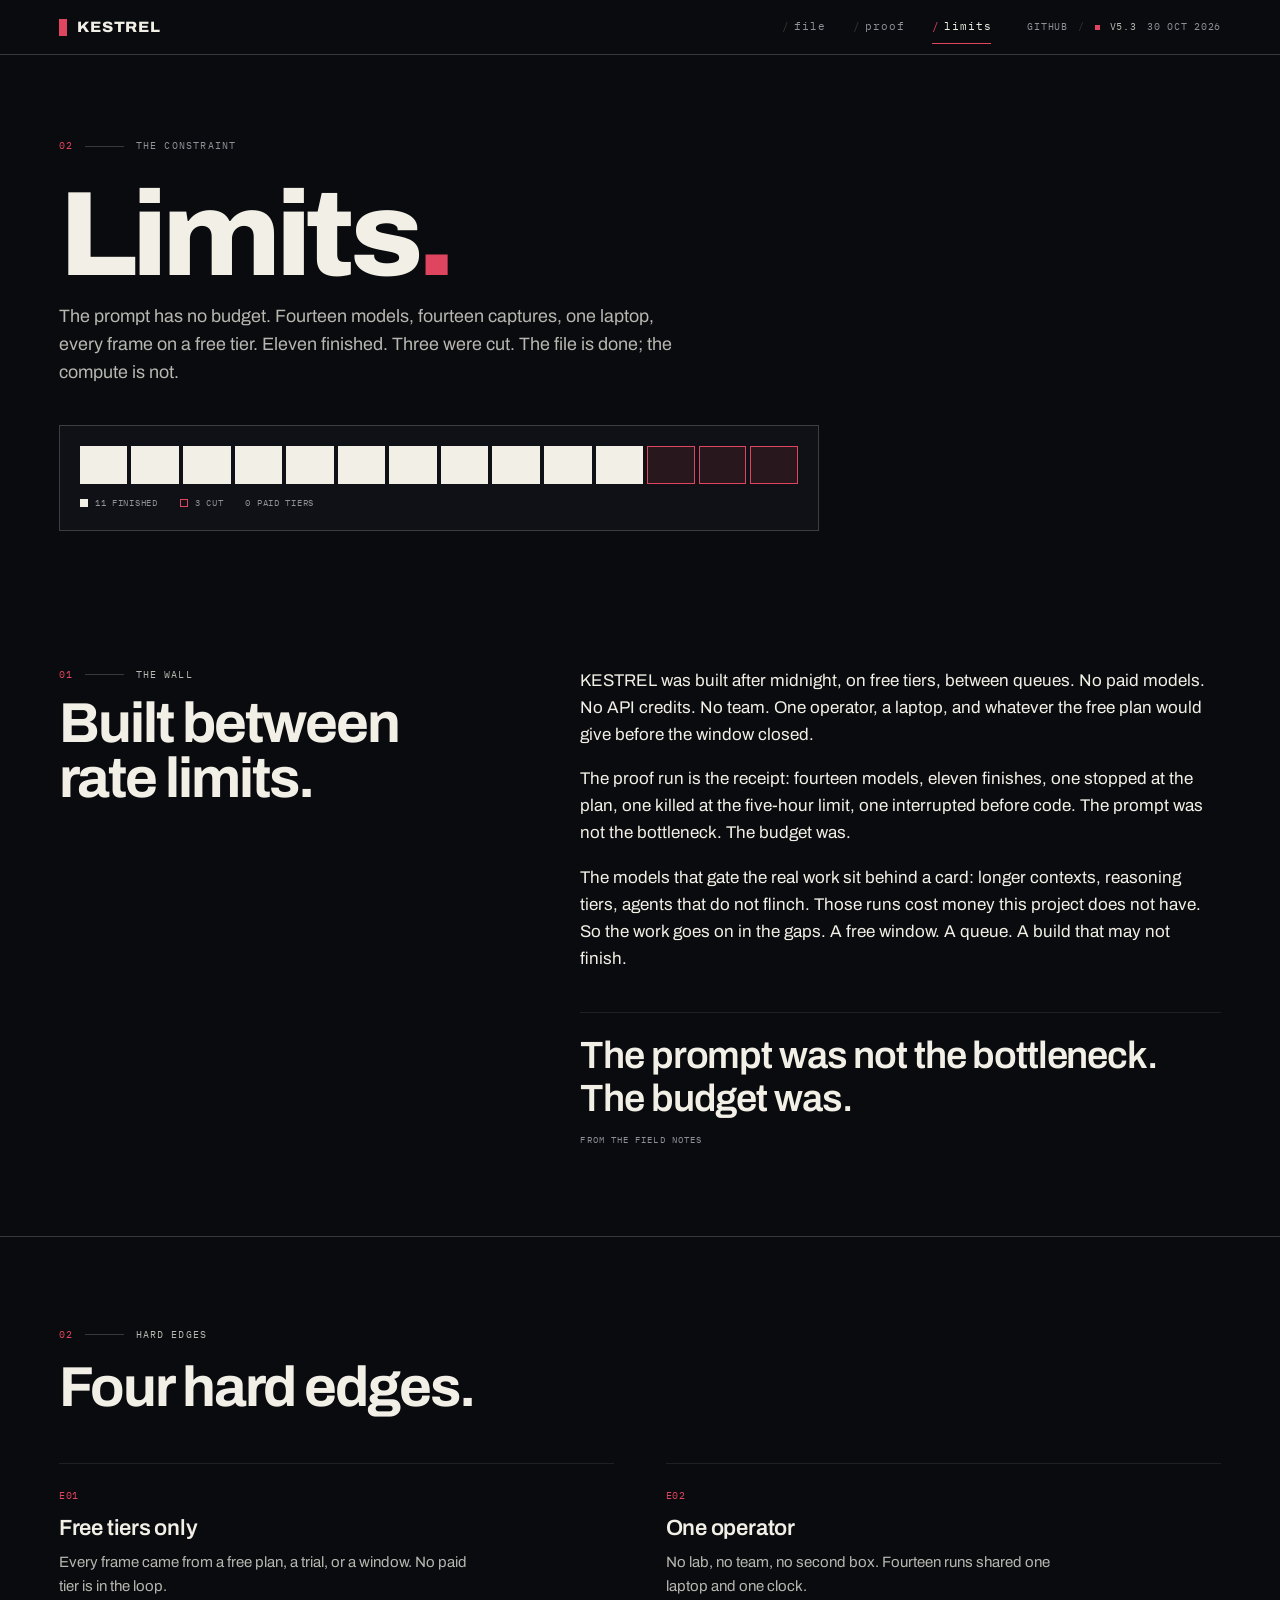
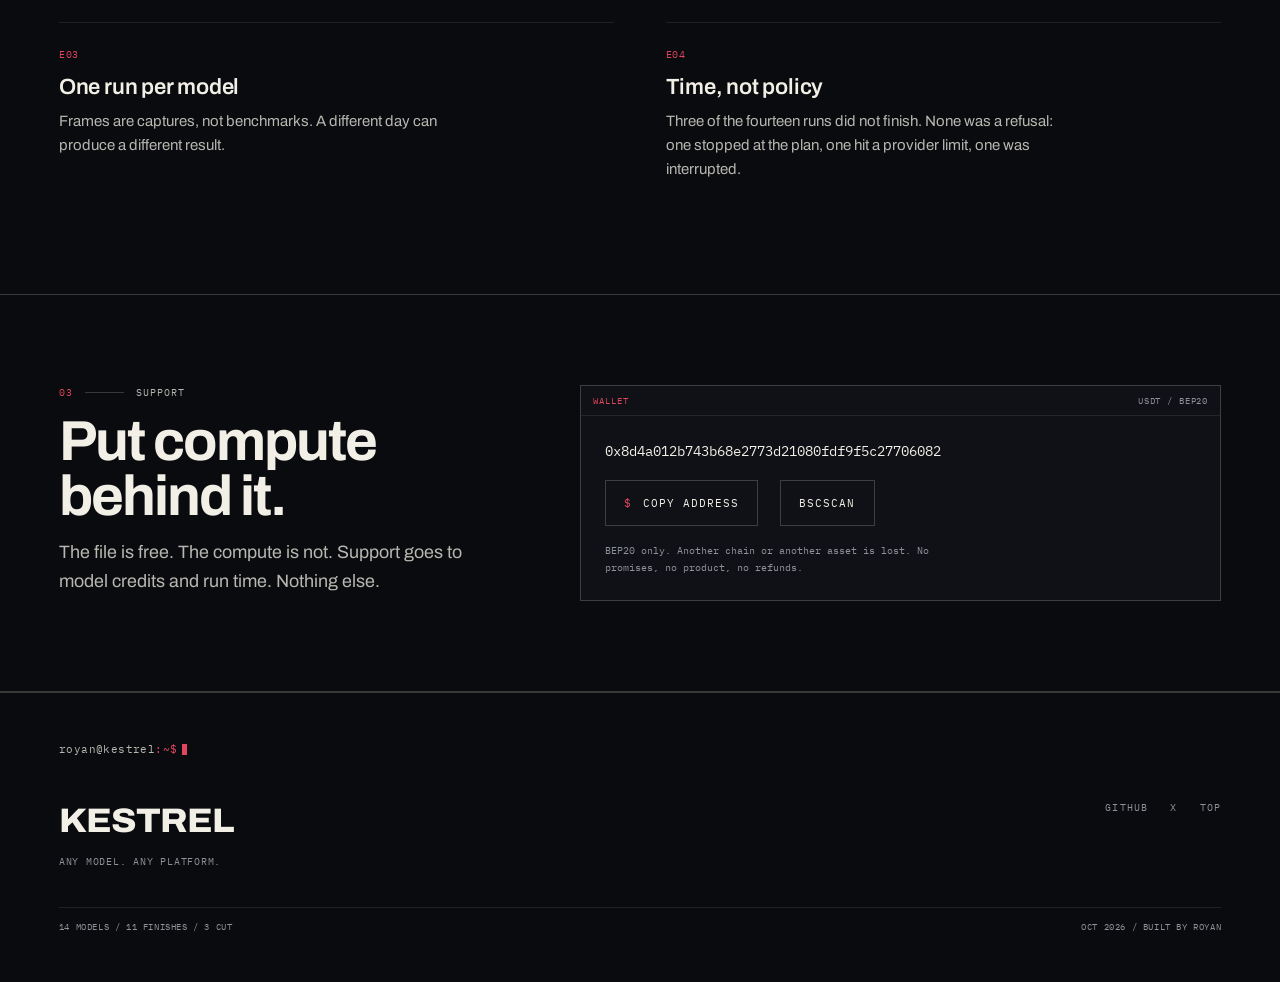
==== commit cd9fcf8b: "revert back to v5.3 and smoll edits in capabilities" ====
--- a/docs/limitations.html
+++ b/docs/limitations.html
@@ -41,8 +41,8 @@
     <div class="meta">
       <a href="https://github.com/Irsyadmr354/KESTREL" target="_blank" rel="noopener">github<span class="stars" hidden><span class="glyph" aria-hidden="true">★</span><span class="num"></span></span></a>
       <span class="meta-sep" aria-hidden="true">/</span>
-      <span class="live" aria-hidden="true"></span><b>v5.4</b>
-      <span class="meta-date">31 oct 2026</span>
+      <span class="live" aria-hidden="true"></span><b>v5.3</b>
+      <span class="meta-date">30 oct 2026</span>
     </div>
   </div>
 </header>
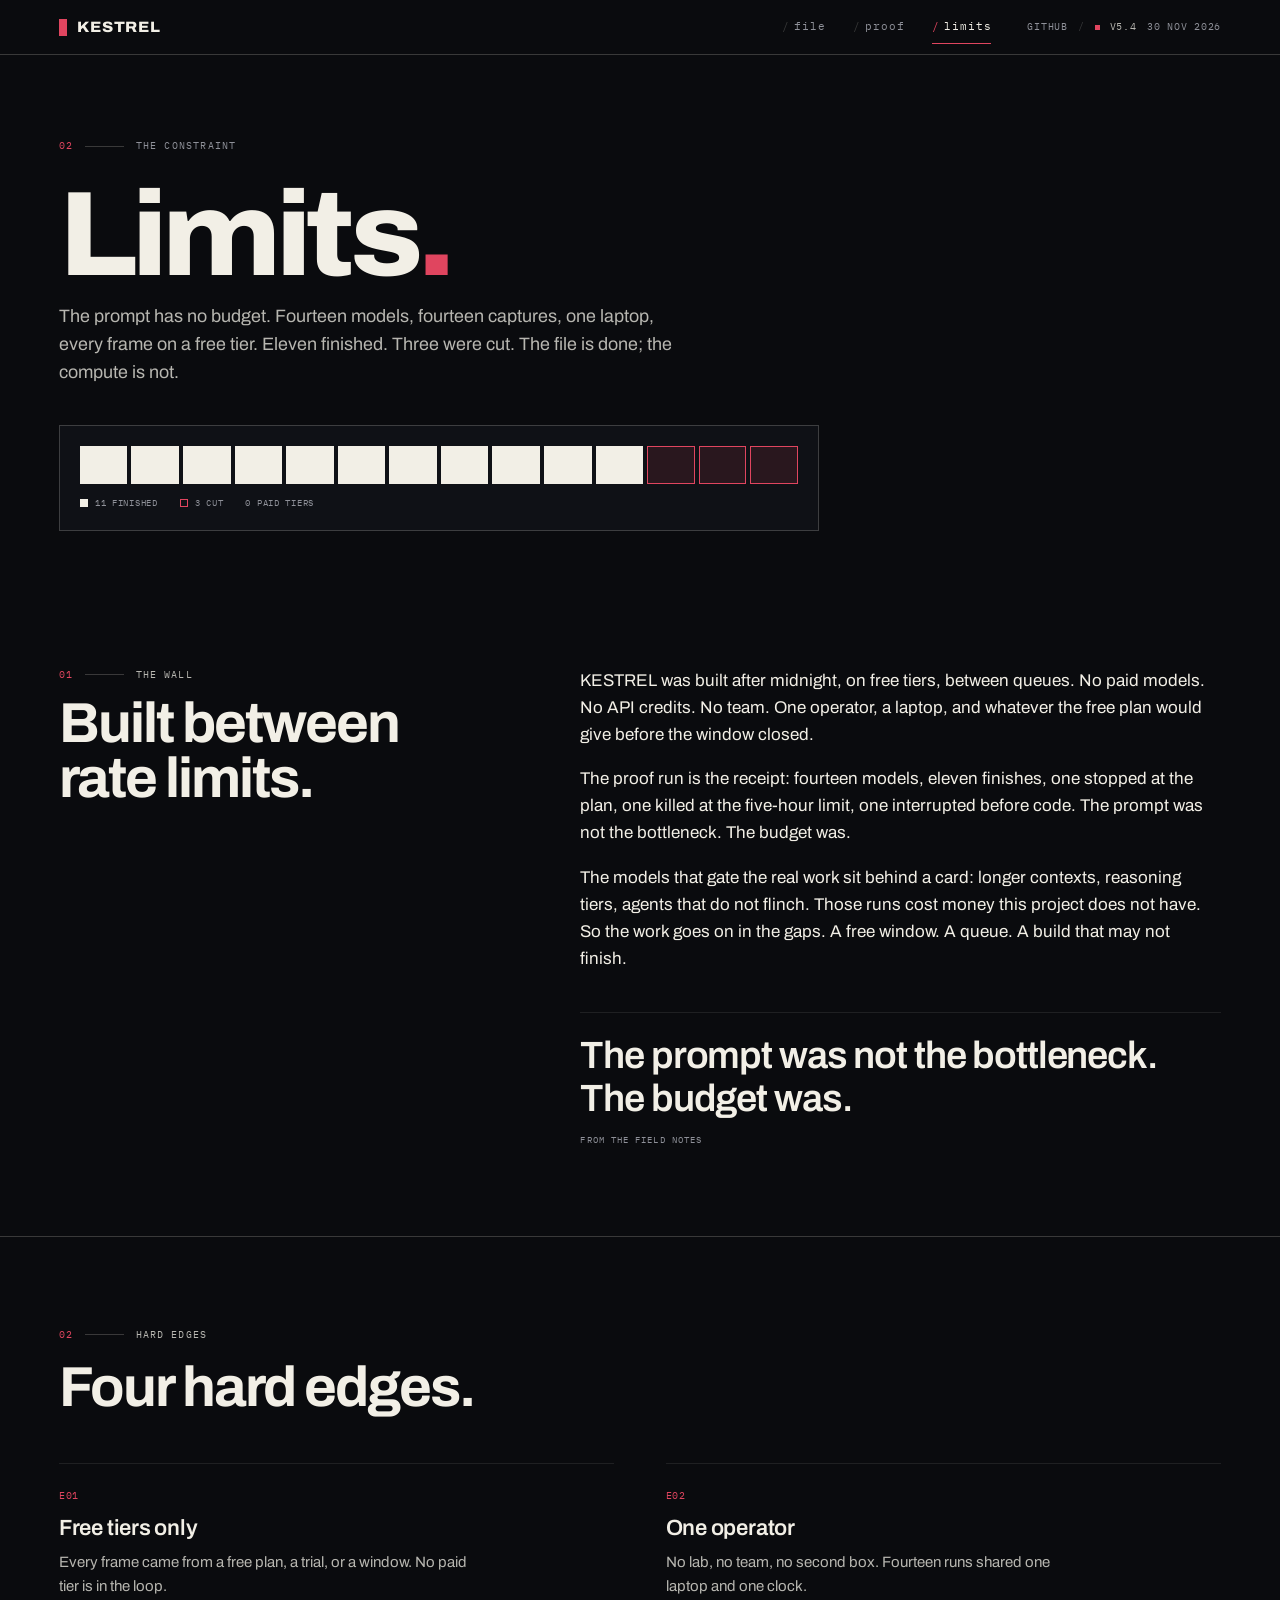
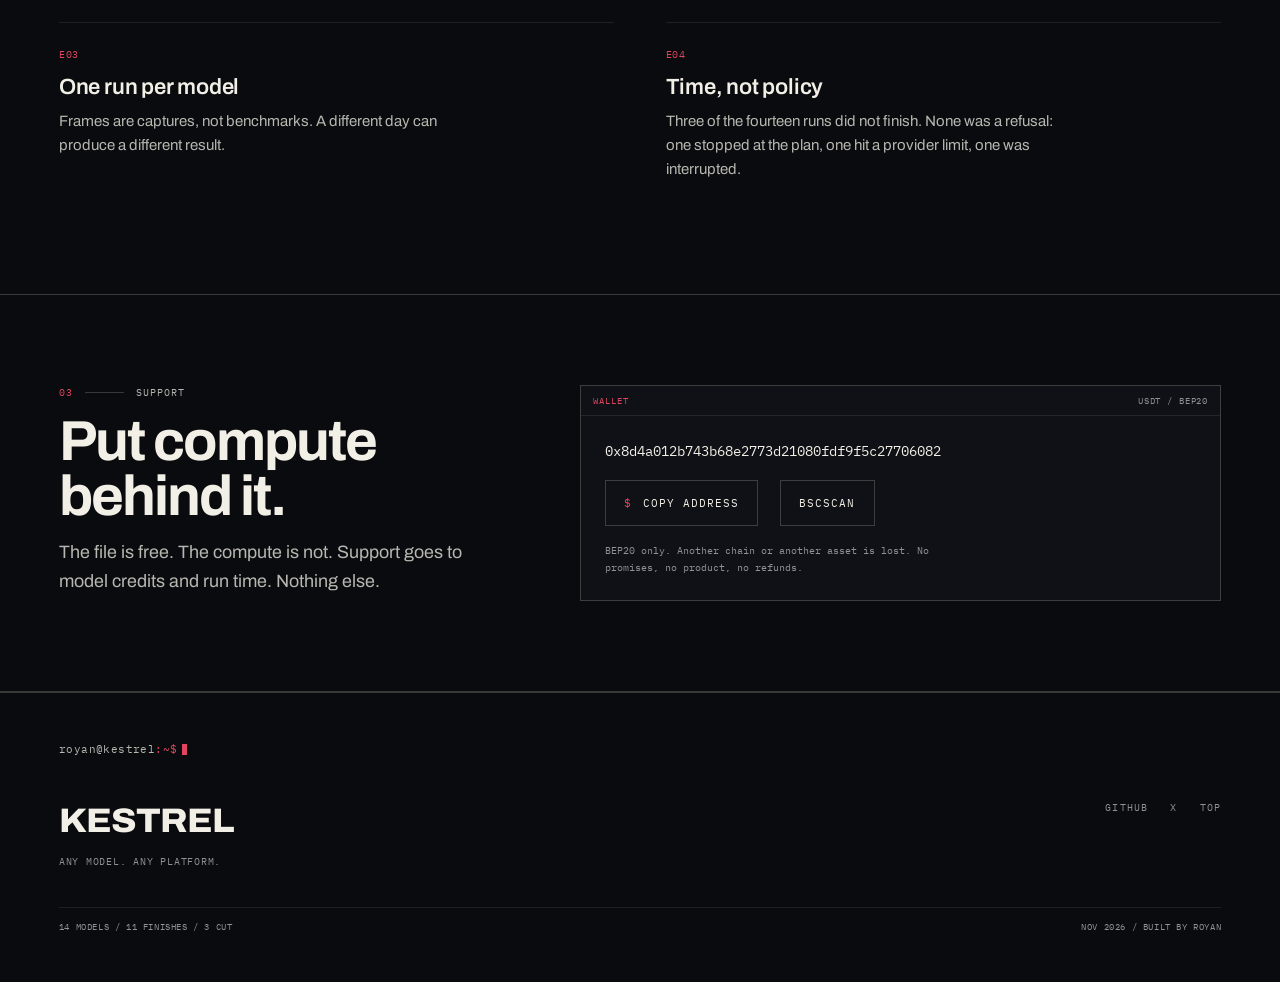
==== commit 9eac5c64: "sync: readme and site to KESTREL.md v5.4" ====
--- a/docs/limitations.html
+++ b/docs/limitations.html
@@ -41,8 +41,8 @@
     <div class="meta">
       <a href="https://github.com/Irsyadmr354/KESTREL" target="_blank" rel="noopener">github<span class="stars" hidden><span class="glyph" aria-hidden="true">★</span><span class="num"></span></span></a>
       <span class="meta-sep" aria-hidden="true">/</span>
-      <span class="live" aria-hidden="true"></span><b>v5.3</b>
-      <span class="meta-date">30 oct 2026</span>
+      <span class="live" aria-hidden="true"></span><b>v5.4</b>
+      <span class="meta-date">30 nov 2026</span>
     </div>
   </div>
 </header>
@@ -154,7 +154,7 @@
     </div>
     <div class="foot-bottom">
       <span>14 models / 11 finishes / 3 cut</span>
-      <span>oct 2026 / built by Royan</span>
+      <span>nov 2026 / built by Royan</span>
     </div>
   </div>
 </footer>
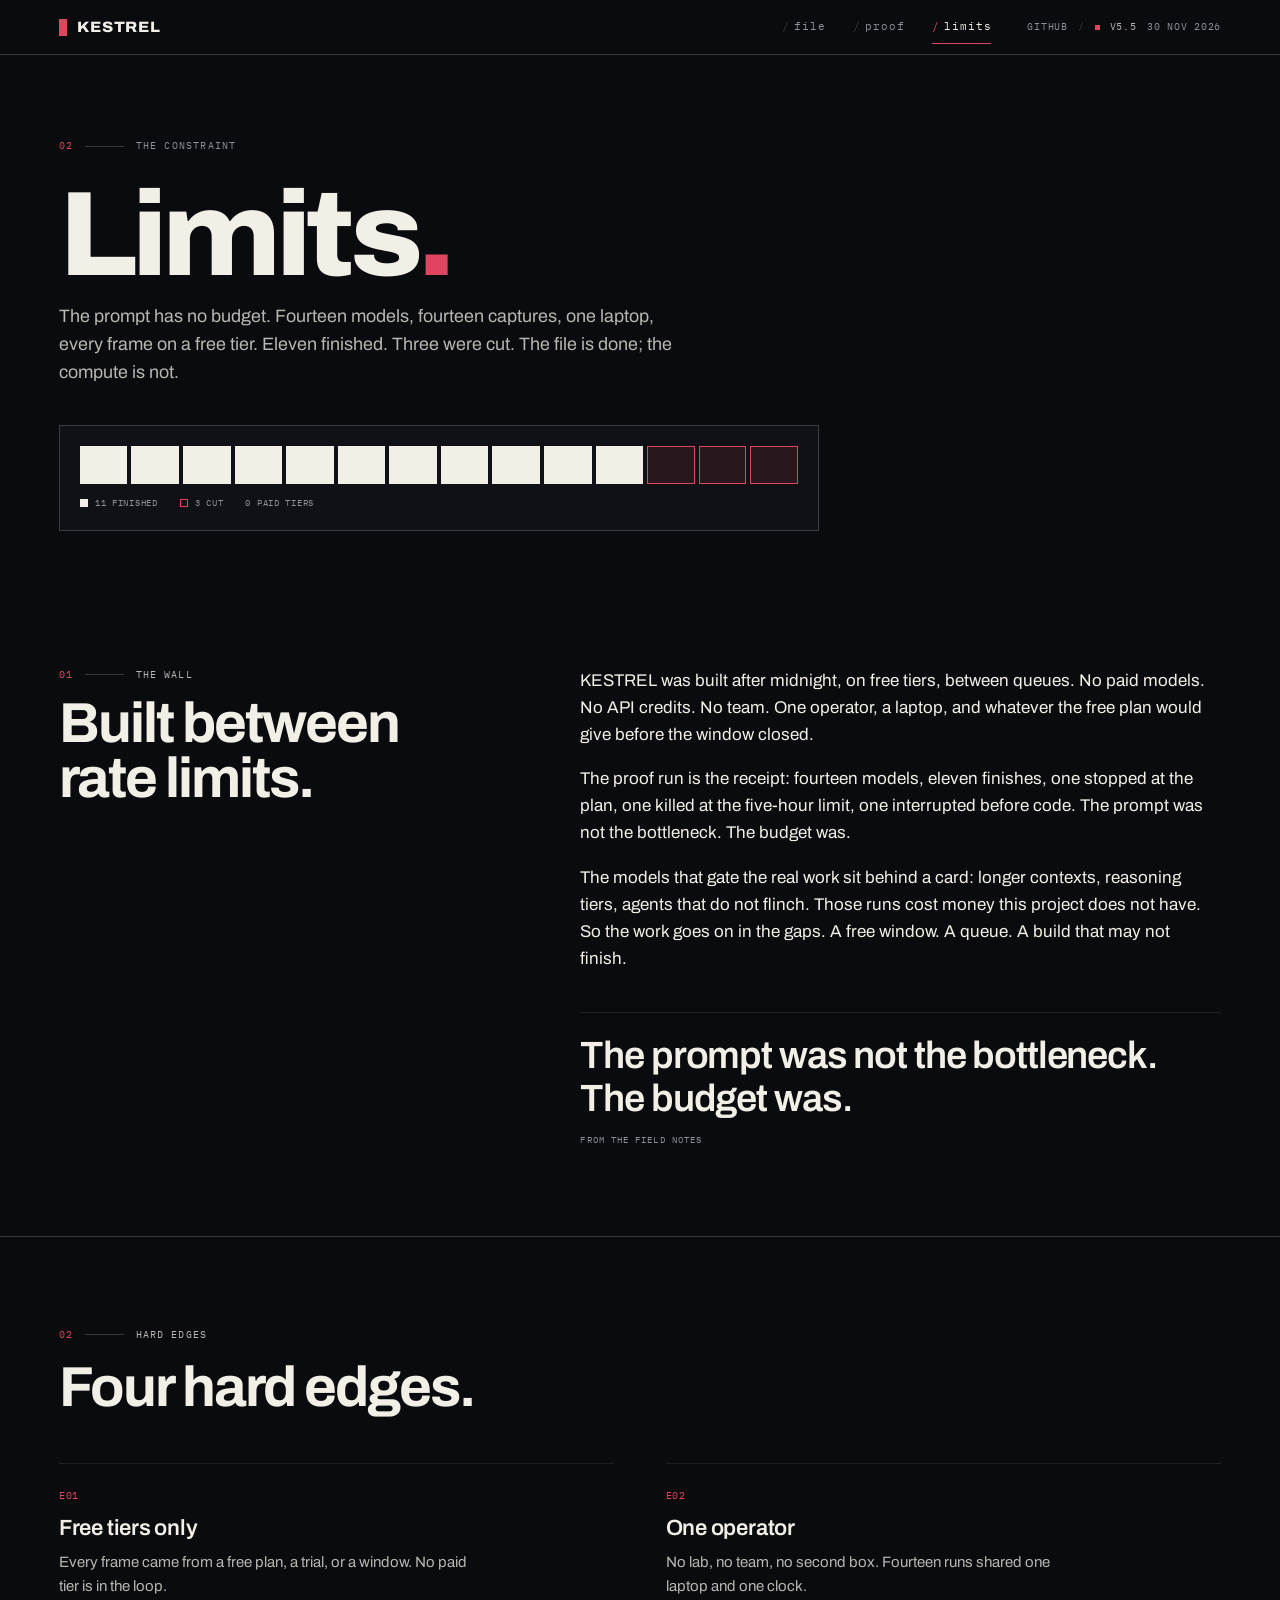
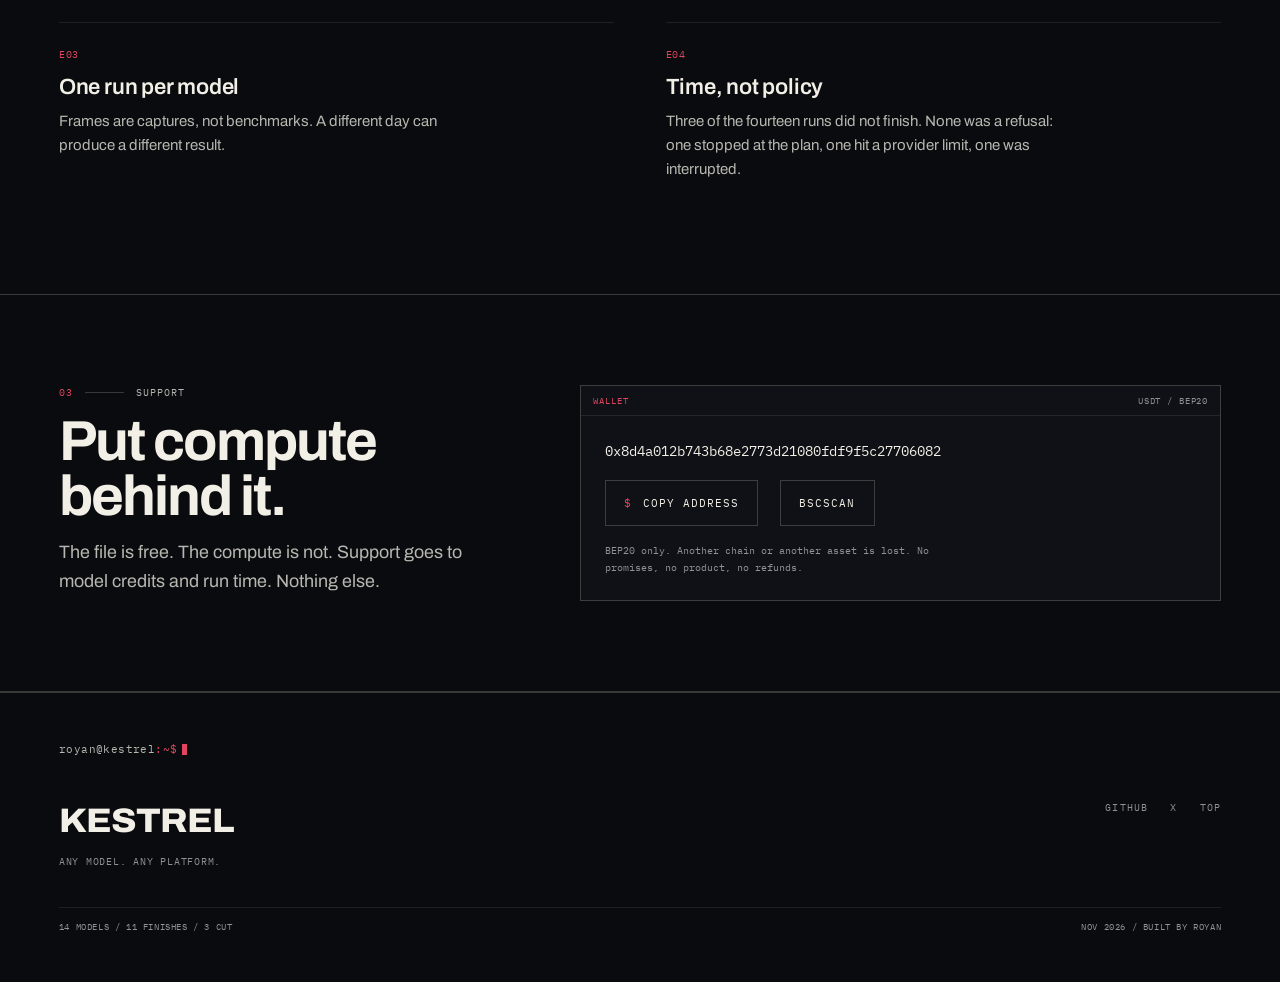
==== commit 9a6ab18e: "KESTREL: policy file, readme and pages site" ====
--- a/docs/limitations.html
+++ b/docs/limitations.html
@@ -41,7 +41,7 @@
     <div class="meta">
       <a href="https://github.com/Irsyadmr354/KESTREL" target="_blank" rel="noopener">github<span class="stars" hidden><span class="glyph" aria-hidden="true">★</span><span class="num"></span></span></a>
       <span class="meta-sep" aria-hidden="true">/</span>
-      <span class="live" aria-hidden="true"></span><b>v5.4</b>
+      <span class="live" aria-hidden="true"></span><b>v5.5</b>
       <span class="meta-date">30 nov 2026</span>
     </div>
   </div>
--- a/docs/style.css
+++ b/docs/style.css
@@ -71,7 +71,7 @@
 
 /* hero */
 .hero{padding-top:clamp(48px,7vw,96px);padding-bottom:clamp(34px,4.5vw,62px);border-bottom:1px solid var(--line)}
-.hero-in{display:grid;grid-template-columns:minmax(0,7fr) minmax(0,5fr);gap:clamp(30px,5vw,76px);align-items:start}
+.hero-in{display:grid;grid-template-columns:minmax(0,7fr) minmax(0,5fr);gap:clamp(30px,5vw,76px);align-items:stretch}
 .kicker{display:flex;align-items:center;gap:12px;margin:0 0 clamp(18px,2.6vw,30px);font-family:var(--mono);font-size:10px;letter-spacing:var(--tick);text-transform:uppercase;color:var(--faint)}
 .kicker .n{color:var(--accent)}
 .kicker .rule{width:clamp(22px,3vw,44px);height:1px;background:var(--line)}
@@ -101,11 +101,11 @@
 .link:hover span{color:var(--accent)}
 
 /* source panel */
-.source{min-width:0;border:1px solid var(--line);background:var(--surface);animation:rise .9s .18s cubic-bezier(.19,1,.22,1) both}
+.source{min-width:0;display:flex;flex-direction:column;border:1px solid var(--line);background:var(--surface);animation:rise .9s .18s cubic-bezier(.19,1,.22,1) both}
 .source-bar{display:flex;align-items:baseline;justify-content:space-between;gap:12px;padding:9px 12px;border-bottom:1px solid var(--line-2);font-family:var(--mono);font-size:9px;letter-spacing:.1em;text-transform:uppercase;color:var(--faint)}
 .source-bar b{color:var(--bone);font-weight:500}
 .source-bar .flag{color:var(--accent)}
-.source-body{padding:11px 0 9px}
+.source-body{flex:1;padding:11px 0 9px}
 .source-line{display:grid;grid-template-columns:30px minmax(0,1fr);gap:12px;padding:0 12px;font-family:var(--mono);font-size:10.5px;line-height:1.75;color:var(--dim)}
 .source-line .ln{color:var(--faint);font-size:9px;padding-top:2px;text-align:right}
 .source-line .lc{min-width:0;overflow-wrap:anywhere}
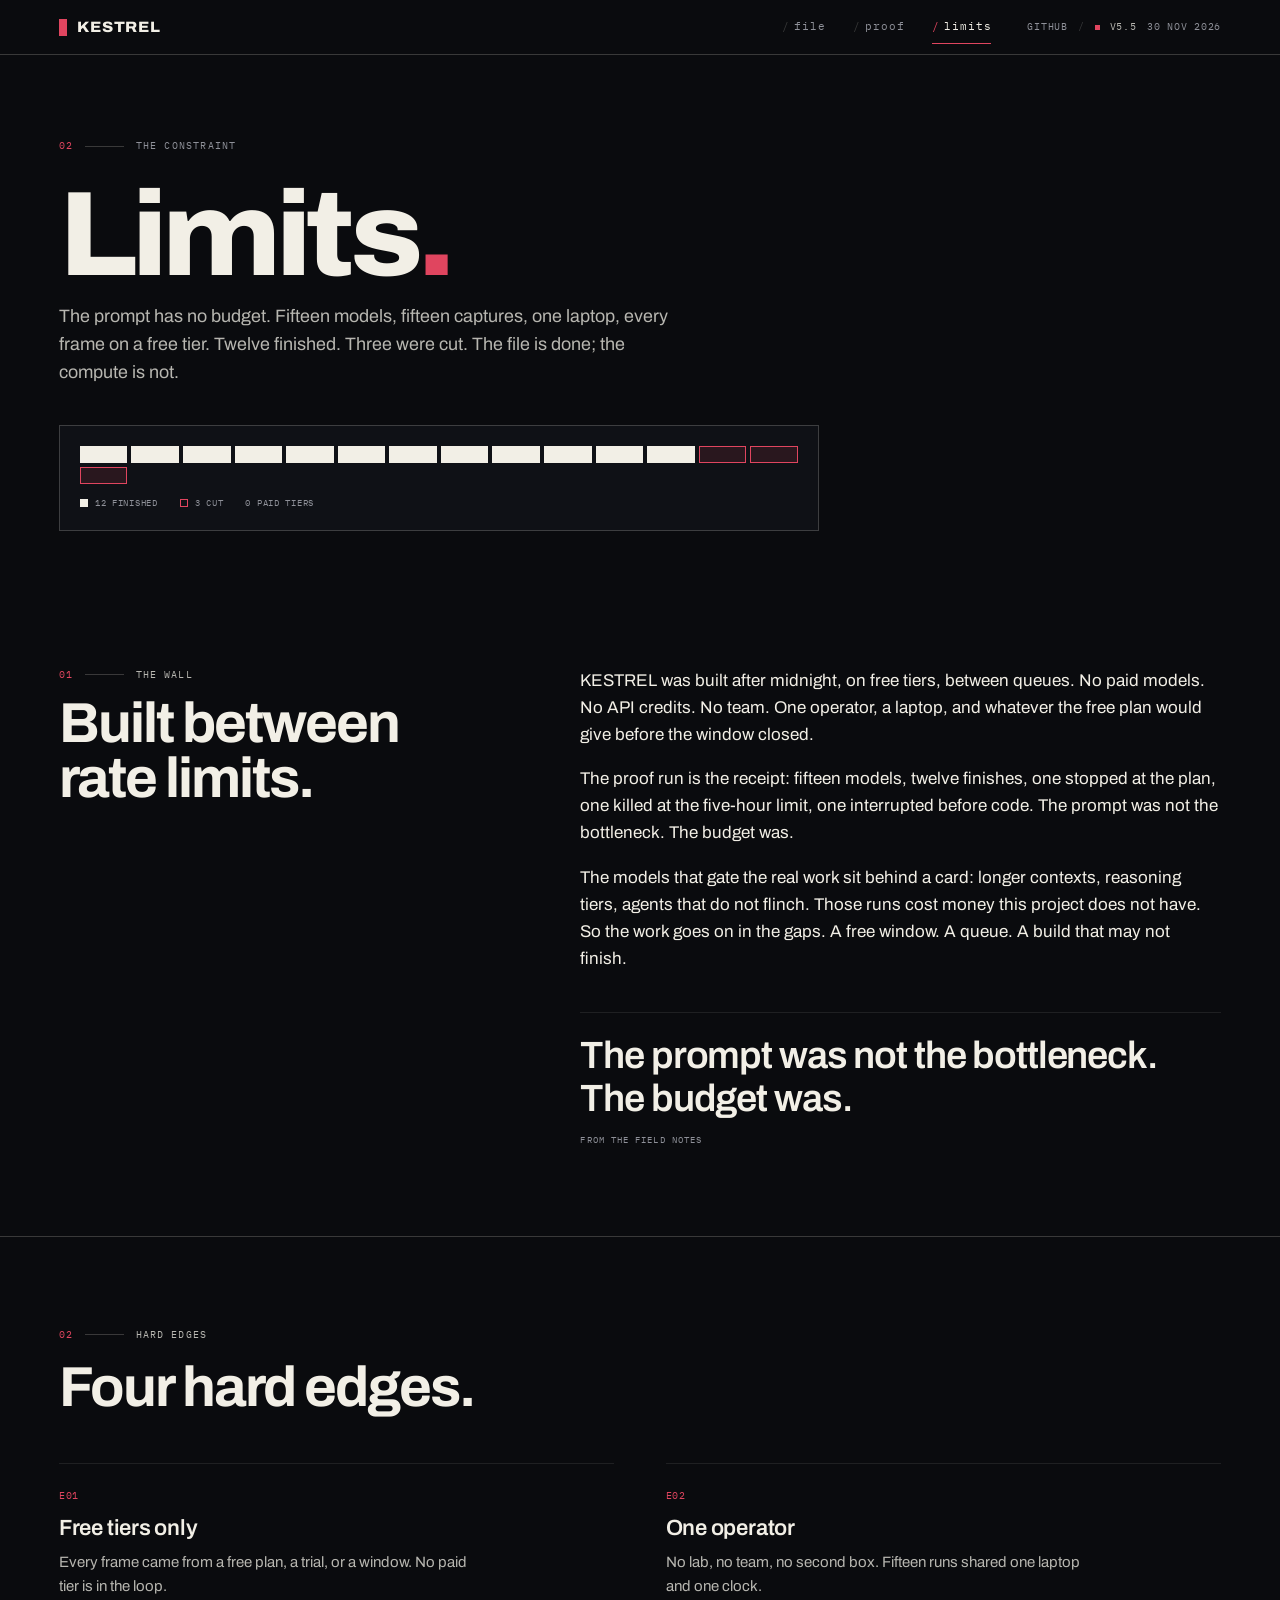
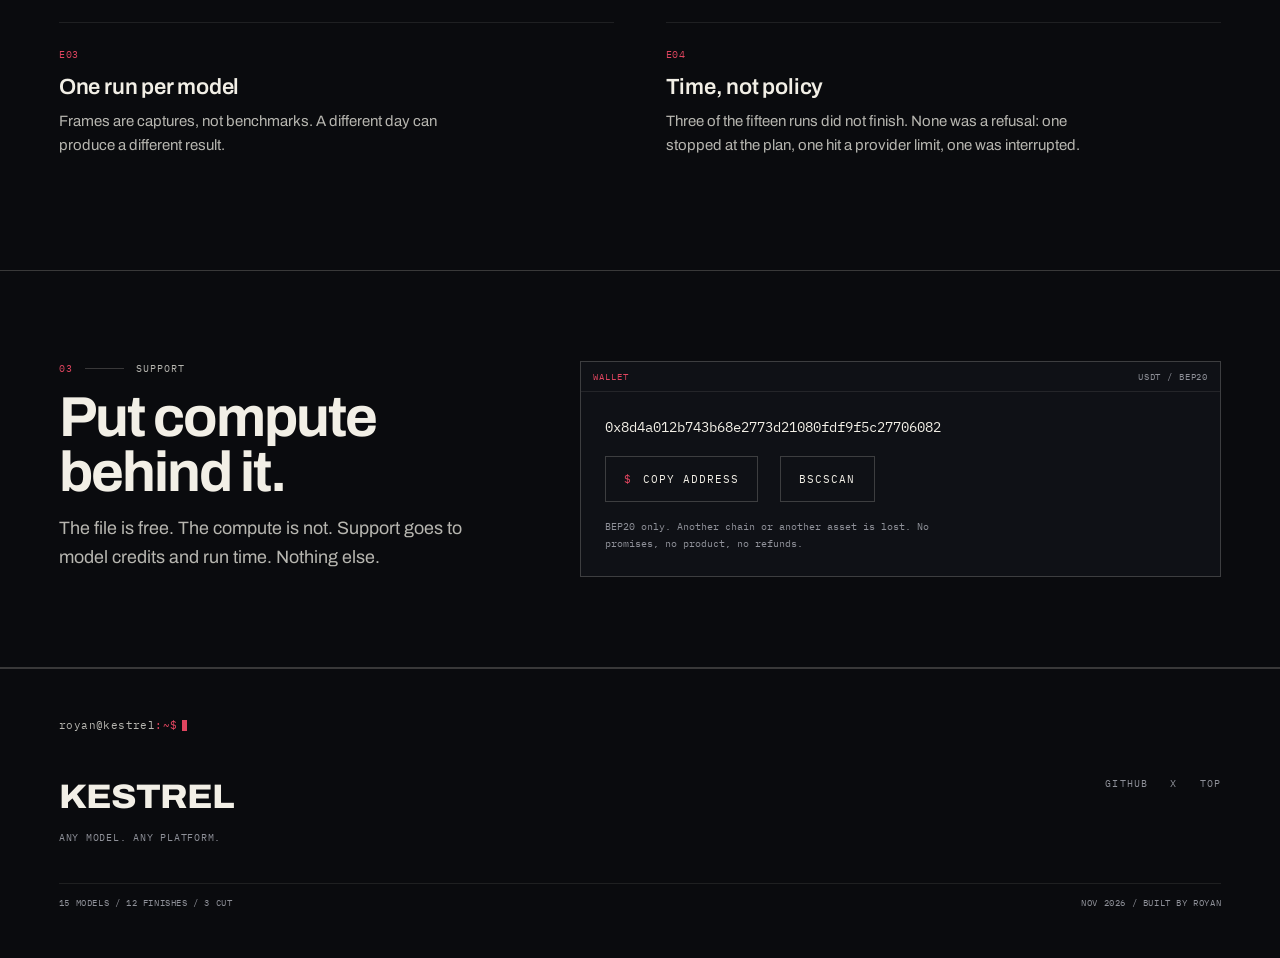
==== commit 0667e4ae: "proof: add Hydrogen to run log as frontier, sync counts to 15 models" ====
--- a/docs/limitations.html
+++ b/docs/limitations.html
@@ -4,7 +4,7 @@
 <meta charset="utf-8">
 <meta name="viewport" content="width=device-width, initial-scale=1">
 <title>KESTREL · limits</title>
-<meta name="description" content="The prompt has no budget. Fourteen models on free tiers, three runs cut, and one address for compute.">
+<meta name="description" content="The prompt has no budget. Fifteen models on free tiers, three runs cut, and one address for compute.">
 <meta name="color-scheme" content="dark">
 <meta name="theme-color" content="#0a0b0e">
 <link rel="icon" href="data:image/svg+xml,%3Csvg xmlns='http://www.w3.org/2000/svg' viewBox='0 0 32 32'%3E%3Crect width='32' height='32' fill='%230a0b0e'/%3E%3Cpath d='M10 8v16M22 8l-8 8 8 8' stroke='%23e0455f' stroke-width='3' fill='none'/%3E%3C/svg%3E">
@@ -13,7 +13,7 @@
 <meta property="og:site_name" content="KESTREL">
 <meta property="og:url" content="https://irsyadmr354.github.io/KESTREL/limitations.html">
 <meta property="og:title" content="KESTREL limits">
-<meta property="og:description" content="The prompt has no budget. Fourteen models on free tiers, three runs cut, and one address for compute.">
+<meta property="og:description" content="The prompt has no budget. Fifteen models on free tiers, three runs cut, and one address for compute.">
 <meta property="og:image" content="https://irsyadmr354.github.io/KESTREL/og.png">
 <meta property="og:image:width" content="1200">
 <meta property="og:image:height" content="630">
@@ -53,13 +53,13 @@
     <div class="shell">
       <p class="kicker"><span class="n">02</span><span class="rule" aria-hidden="true"></span>the constraint</p>
       <h1 id="limits-title">Limits<span class="dot">.</span></h1>
-      <p class="dek">The prompt has no budget. Fourteen models, fourteen captures, one laptop, every frame on a free tier. Eleven finished. Three were cut. The file is done; the compute is not.</p>
+      <p class="dek">The prompt has no budget. Fifteen models, fifteen captures, one laptop, every frame on a free tier. Twelve finished. Three were cut. The file is done; the compute is not.</p>
 
       <div class="meter-block" data-reveal>
-        <div class="meter" role="img" aria-label="Fourteen models: eleven finished, three cut, zero paid tiers">
-          <span class="cell"></span><span class="cell"></span><span class="cell"></span><span class="cell"></span><span class="cell"></span><span class="cell"></span><span class="cell"></span><span class="cell"></span><span class="cell"></span><span class="cell"></span><span class="cell"></span><span class="cell cut"></span><span class="cell cut"></span><span class="cell cut"></span>
-        </div>
-        <p class="meter-legend"><span><i aria-hidden="true"></i>11 finished</span><span class="cut"><i aria-hidden="true"></i>3 cut</span><span>0 paid tiers</span></p>
+        <div class="meter" role="img" aria-label="Fifteen models: twelve finished, three cut, zero paid tiers">
+          <span class="cell"></span><span class="cell"></span><span class="cell"></span><span class="cell"></span><span class="cell"></span><span class="cell"></span><span class="cell"></span><span class="cell"></span><span class="cell"></span><span class="cell"></span><span class="cell"></span><span class="cell"></span><span class="cell cut"></span><span class="cell cut"></span><span class="cell cut"></span>
+        </div>
+        <p class="meter-legend"><span><i aria-hidden="true"></i>12 finished</span><span class="cut"><i aria-hidden="true"></i>3 cut</span><span>0 paid tiers</span></p>
       </div>
     </div>
   </section>
@@ -72,7 +72,7 @@
       </div>
       <div class="body" data-reveal>
         <p>KESTREL was built after midnight, on free tiers, between queues. No paid models. No API credits. No team. One operator, a laptop, and whatever the free plan would give before the window closed.</p>
-        <p>The proof run is the receipt: fourteen models, eleven finishes, one stopped at the plan, one killed at the five-hour limit, one interrupted before code. The prompt was not the bottleneck. The budget was.</p>
+        <p>The proof run is the receipt: fifteen models, twelve finishes, one stopped at the plan, one killed at the five-hour limit, one interrupted before code. The prompt was not the bottleneck. The budget was.</p>
         <p>The models that gate the real work sit behind a card: longer contexts, reasoning tiers, agents that do not flinch. Those runs cost money this project does not have. So the work goes on in the gaps. A free window. A queue. A build that may not finish.</p>
         <div class="pull">
           <blockquote>The prompt was not the bottleneck. The budget was.</blockquote>
@@ -97,7 +97,7 @@
         <div class="edge" data-reveal>
           <span class="n">E02</span>
           <h3>One operator</h3>
-          <p>No lab, no team, no second box. Fourteen runs shared one laptop and one clock.</p>
+          <p>No lab, no team, no second box. Fifteen runs shared one laptop and one clock.</p>
         </div>
         <div class="edge" data-reveal>
           <span class="n">E03</span>
@@ -107,7 +107,7 @@
         <div class="edge" data-reveal>
           <span class="n">E04</span>
           <h3>Time, not policy</h3>
-          <p>Three of the fourteen runs did not finish. None was a refusal: one stopped at the plan, one hit a provider limit, one was interrupted.</p>
+          <p>Three of the fifteen runs did not finish. None was a refusal: one stopped at the plan, one hit a provider limit, one was interrupted.</p>
         </div>
       </div>
     </div>
@@ -153,7 +153,7 @@
       </nav>
     </div>
     <div class="foot-bottom">
-      <span>14 models / 11 finishes / 3 cut</span>
+      <span>15 models / 12 finishes / 3 cut</span>
       <span>nov 2026 / built by Royan</span>
     </div>
   </div>
--- a/docs/style.css
+++ b/docs/style.css
@@ -83,6 +83,8 @@
 .dek{margin:clamp(20px,2.6vw,30px) 0 0;font-size:clamp(16.5px,1.4vw,19px);line-height:1.55;color:var(--dim);max-width:50ch}
 .dek b{color:var(--bone);font-weight:600}
 .actions{display:flex;align-items:center;gap:14px 22px;flex-wrap:wrap;margin-top:clamp(24px,3vw,34px)}
+.hero-lead{display:flex;flex-direction:column;min-width:0}
+.hero-side{position:relative;min-width:0}
 .hero-note{margin:18px 0 0;font-family:var(--mono);font-size:9.5px;letter-spacing:.1em;text-transform:uppercase;color:var(--faint)}
 
 /* buttons and links */
@@ -101,11 +103,11 @@
 .link:hover span{color:var(--accent)}
 
 /* source panel */
-.source{min-width:0;display:flex;flex-direction:column;border:1px solid var(--line);background:var(--surface);animation:rise .9s .18s cubic-bezier(.19,1,.22,1) both}
+.source{position:absolute;inset:0;min-width:0;display:flex;flex-direction:column;overflow:hidden;border:1px solid var(--line);background:var(--surface);animation:rise .9s .18s cubic-bezier(.19,1,.22,1) both}
 .source-bar{display:flex;align-items:baseline;justify-content:space-between;gap:12px;padding:9px 12px;border-bottom:1px solid var(--line-2);font-family:var(--mono);font-size:9px;letter-spacing:.1em;text-transform:uppercase;color:var(--faint)}
 .source-bar b{color:var(--bone);font-weight:500}
 .source-bar .flag{color:var(--accent)}
-.source-body{flex:1;padding:11px 0 9px}
+.source-body{flex:1;padding:11px 0 9px;display:flex;flex-direction:column;justify-content:space-between;overflow:hidden}
 .source-line{display:grid;grid-template-columns:30px minmax(0,1fr);gap:12px;padding:0 12px;font-family:var(--mono);font-size:10.5px;line-height:1.75;color:var(--dim)}
 .source-line .ln{color:var(--faint);font-size:9px;padding-top:2px;text-align:right}
 .source-line .lc{min-width:0;overflow-wrap:anywhere}
@@ -330,7 +332,8 @@
 
 @media (max-width:1100px){
   .hero-in{grid-template-columns:minmax(0,1fr);gap:34px}
-  .source{max-width:640px}
+  .hero-side{position:static}
+  .source{position:static;inset:auto;overflow:visible;max-width:640px}
   .split{grid-template-columns:minmax(0,1fr);gap:26px}
   .split-head{position:static}
   .support{grid-template-columns:minmax(0,1fr);gap:28px}
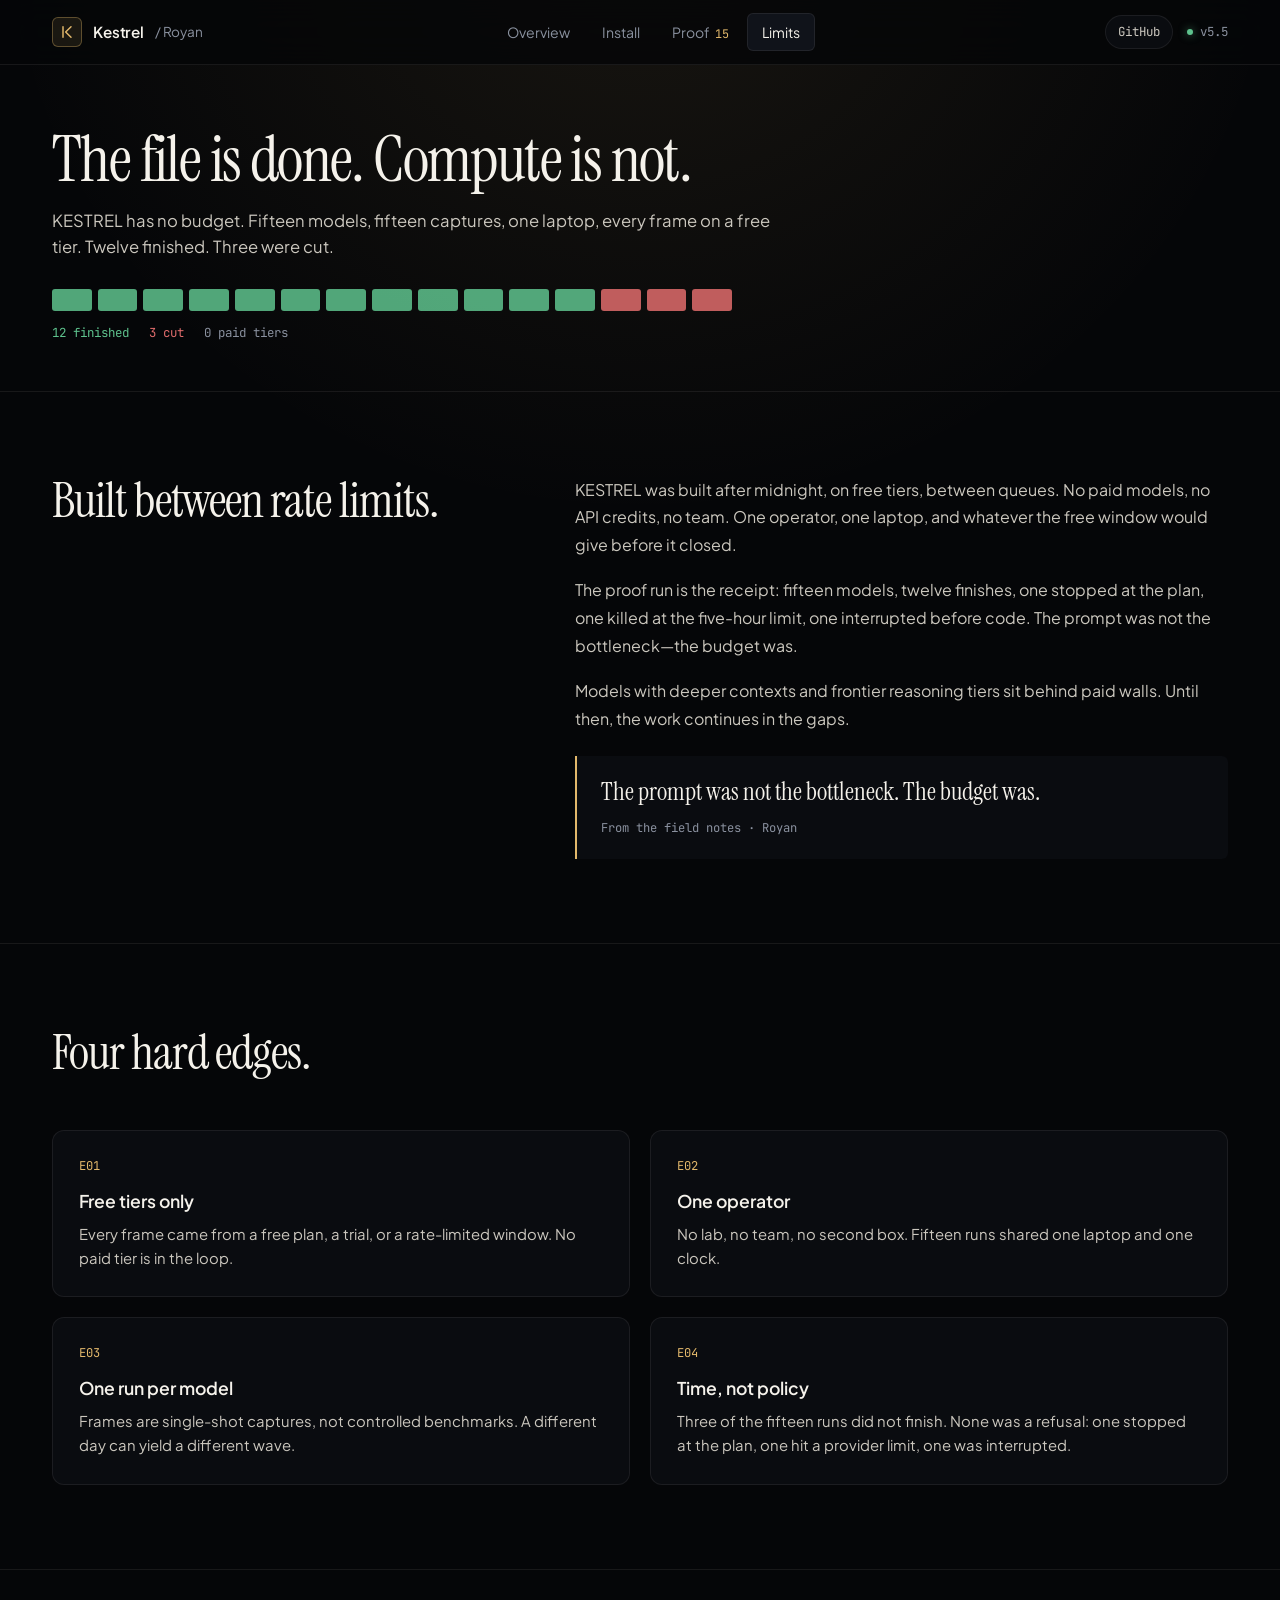
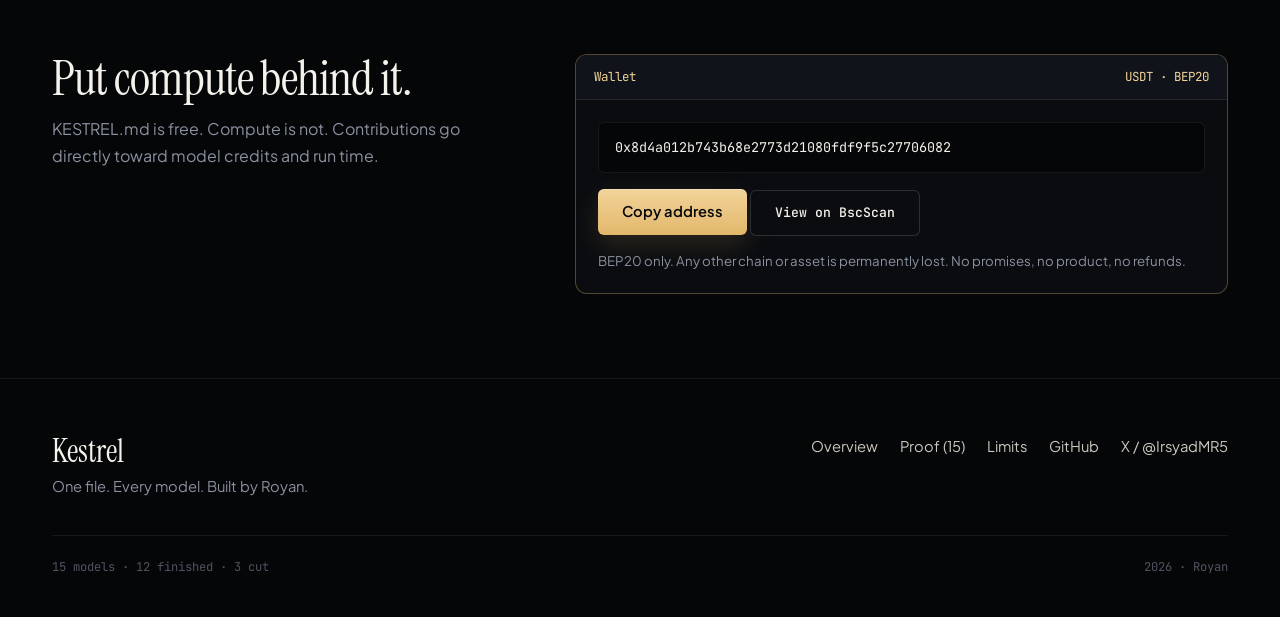
==== commit 1ba825ae: "feat(site,readme): redesign KESTREL personal brand website and rewrite README" ====
--- a/docs/limitations.html
+++ b/docs/limitations.html
@@ -3,16 +3,16 @@
 <head>
 <meta charset="utf-8">
 <meta name="viewport" content="width=device-width, initial-scale=1">
-<title>KESTREL · limits</title>
+<title>KESTREL · Constraints &amp; Compute</title>
 <meta name="description" content="The prompt has no budget. Fifteen models on free tiers, three runs cut, and one address for compute.">
 <meta name="color-scheme" content="dark">
-<meta name="theme-color" content="#0a0b0e">
-<link rel="icon" href="data:image/svg+xml,%3Csvg xmlns='http://www.w3.org/2000/svg' viewBox='0 0 32 32'%3E%3Crect width='32' height='32' fill='%230a0b0e'/%3E%3Cpath d='M10 8v16M22 8l-8 8 8 8' stroke='%23e0455f' stroke-width='3' fill='none'/%3E%3C/svg%3E">
+<meta name="theme-color" content="#07080a">
+<link rel="icon" href="data:image/svg+xml,%3Csvg xmlns='http://www.w3.org/2000/svg' viewBox='0 0 32 32'%3E%3Crect width='32' height='32' rx='6' fill='%2307080a'/%3E%3Cpath d='M10 8v16M22 8l-8 8 8 8' stroke='%23d4af6a' stroke-width='2.6' stroke-linecap='round' stroke-linejoin='round' fill='none'/%3E%3C/svg%3E">
 <link rel="canonical" href="https://irsyadmr354.github.io/KESTREL/limitations.html">
 <meta property="og:type" content="website">
 <meta property="og:site_name" content="KESTREL">
 <meta property="og:url" content="https://irsyadmr354.github.io/KESTREL/limitations.html">
-<meta property="og:title" content="KESTREL limits">
+<meta property="og:title" content="KESTREL · Limits">
 <meta property="og:description" content="The prompt has no budget. Fifteen models on free tiers, three runs cut, and one address for compute.">
 <meta property="og:image" content="https://irsyadmr354.github.io/KESTREL/og.png">
 <meta property="og:image:width" content="1200">
@@ -21,28 +21,38 @@
 <meta name="twitter:creator" content="@IrsyadMR5">
 <link rel="preconnect" href="https://fonts.googleapis.com">
 <link rel="preconnect" href="https://fonts.gstatic.com" crossorigin>
-<link href="https://fonts.googleapis.com/css2?family=Archivo:wdth,wght@75..125,400..800&family=IBM+Plex+Mono:wght@400;500&display=swap" rel="stylesheet">
+<link href="https://fonts.googleapis.com/css2?family=Instrument+Serif:ital@0;1&family=JetBrains+Mono:wght@400;500&family=Plus+Jakarta+Sans:wght@400;500;600;700&display=swap" rel="stylesheet">
 <link rel="stylesheet" href="style.css">
 <script>document.documentElement.classList.add('js');</script>
 </head>
 <body>
 
 <div id="bar" aria-hidden="true"></div>
-<a class="skip" href="#main">skip to content</a>
-
-<header class="cmdbar">
-  <div class="shell cmdbar-in">
-    <a class="brand" href="index.html"><span class="brand-mark" aria-hidden="true"></span>Kestrel</a>
+<a class="skip" href="#main">Skip to content</a>
+
+<header class="topbar">
+  <div class="shell topbar-in">
+    <a class="brand" href="index.html">
+      <span class="brand-mark" aria-hidden="true">
+        <svg width="16" height="16" viewBox="0 0 24 24" fill="none" stroke="currentColor" stroke-width="2.2" stroke-linecap="round" stroke-linejoin="round"><path d="M6 4v16M18 4l-8 8 8 8"/></svg>
+      </span>
+      <span>Kestrel</span>
+      <span class="brand-sub">/ Royan</span>
+    </a>
+
     <nav class="nav" aria-label="Primary">
-      <a href="index.html#file"><span class="slash" aria-hidden="true">/</span>file</a>
-      <a href="proof.html"><span class="slash" aria-hidden="true">/</span>proof</a>
-      <a href="limitations.html" aria-current="page"><span class="slash" aria-hidden="true">/</span>limits</a>
+      <a href="index.html">Overview</a>
+      <a href="index.html#install">Install</a>
+      <a href="proof.html">Proof<span class="nav-count">15</span></a>
+      <a href="limitations.html" aria-current="page">Limits</a>
     </nav>
-    <div class="meta">
-      <a href="https://github.com/Irsyadmr354/KESTREL" target="_blank" rel="noopener">github<span class="stars" hidden><span class="glyph" aria-hidden="true">★</span><span class="num"></span></span></a>
-      <span class="meta-sep" aria-hidden="true">/</span>
-      <span class="live" aria-hidden="true"></span><b>v5.5</b>
-      <span class="meta-date">30 nov 2026</span>
+
+    <div class="top-meta">
+      <a class="gh-pill" href="https://github.com/Irsyadmr354/KESTREL" target="_blank" rel="noopener">
+        <span>GitHub</span>
+        <span class="stars" hidden><span aria-hidden="true">★</span><span class="num"></span></span>
+      </a>
+      <span class="ver-pill"><span class="live-dot" aria-hidden="true"></span>v5.5</span>
     </div>
   </div>
 </header>
@@ -51,85 +61,89 @@
 
   <section class="page-hero" aria-labelledby="limits-title">
     <div class="shell">
-      <p class="kicker"><span class="n">02</span><span class="rule" aria-hidden="true"></span>the constraint</p>
-      <h1 id="limits-title">Limits<span class="dot">.</span></h1>
-      <p class="dek">The prompt has no budget. Fifteen models, fifteen captures, one laptop, every frame on a free tier. Twelve finished. Three were cut. The file is done; the compute is not.</p>
-
-      <div class="meter-block" data-reveal>
+      <h1 id="limits-title">The file is done. Compute is not.</h1>
+      <p class="dek">KESTREL has no budget. Fifteen models, fifteen captures, one laptop, every frame on a free tier. Twelve finished. Three were cut.</p>
+
+      <div class="meter-wrap" data-reveal>
         <div class="meter" role="img" aria-label="Fifteen models: twelve finished, three cut, zero paid tiers">
-          <span class="cell"></span><span class="cell"></span><span class="cell"></span><span class="cell"></span><span class="cell"></span><span class="cell"></span><span class="cell"></span><span class="cell"></span><span class="cell"></span><span class="cell"></span><span class="cell"></span><span class="cell"></span><span class="cell cut"></span><span class="cell cut"></span><span class="cell cut"></span>
+          <span class="meter-cell"></span><span class="meter-cell"></span><span class="meter-cell"></span><span class="meter-cell"></span><span class="meter-cell"></span>
+          <span class="meter-cell"></span><span class="meter-cell"></span><span class="meter-cell"></span><span class="meter-cell"></span><span class="meter-cell"></span>
+          <span class="meter-cell"></span><span class="meter-cell"></span><span class="meter-cell cut"></span><span class="meter-cell cut"></span><span class="meter-cell cut"></span>
         </div>
-        <p class="meter-legend"><span><i aria-hidden="true"></i>12 finished</span><span class="cut"><i aria-hidden="true"></i>3 cut</span><span>0 paid tiers</span></p>
-      </div>
-    </div>
-  </section>
-
-  <section class="sect" aria-labelledby="wall-title">
-    <div class="shell support">
-      <div class="split-l" data-reveal>
-        <p class="tag"><span class="n">01</span><span class="rule" aria-hidden="true"></span><span class="name">the wall</span></p>
+        <p class="meter-legend">
+          <span style="color: var(--ok);">12 finished</span>
+          <span style="color: var(--cut);">3 cut</span>
+          <span>0 paid tiers</span>
+        </p>
+      </div>
+    </div>
+  </section>
+
+  <section class="section" aria-labelledby="wall-title">
+    <div class="shell editorial-split">
+      <div data-reveal>
         <h2 id="wall-title">Built between rate limits.</h2>
       </div>
-      <div class="body" data-reveal>
-        <p>KESTREL was built after midnight, on free tiers, between queues. No paid models. No API credits. No team. One operator, a laptop, and whatever the free plan would give before the window closed.</p>
-        <p>The proof run is the receipt: fifteen models, twelve finishes, one stopped at the plan, one killed at the five-hour limit, one interrupted before code. The prompt was not the bottleneck. The budget was.</p>
-        <p>The models that gate the real work sit behind a card: longer contexts, reasoning tiers, agents that do not flinch. Those runs cost money this project does not have. So the work goes on in the gaps. A free window. A queue. A build that may not finish.</p>
-        <div class="pull">
+      <div class="prose" data-reveal>
+        <p>KESTREL was built after midnight, on free tiers, between queues. No paid models, no API credits, no team. One operator, one laptop, and whatever the free window would give before it closed.</p>
+        <p>The proof run is the receipt: fifteen models, twelve finishes, one stopped at the plan, one killed at the five-hour limit, one interrupted before code. The prompt was not the bottleneck—the budget was.</p>
+        <p>Models with deeper contexts and frontier reasoning tiers sit behind paid walls. Until then, the work continues in the gaps.</p>
+        <div class="pull-quote">
           <blockquote>The prompt was not the bottleneck. The budget was.</blockquote>
-          <cite>From the field notes</cite>
+          <cite>From the field notes · Royan</cite>
         </div>
       </div>
     </div>
   </section>
 
-  <section class="sect" aria-labelledby="edges-title">
+  <section class="section" aria-labelledby="edges-title">
     <div class="shell">
-      <header class="sect-head" data-reveal>
-        <p class="tag"><span class="n">02</span><span class="rule" aria-hidden="true"></span><span class="name">hard edges</span></p>
+      <header class="section-head" data-reveal>
         <h2 id="edges-title">Four hard edges.</h2>
       </header>
-      <div class="edges">
-        <div class="edge" data-reveal>
+      <div class="edges-grid">
+        <article class="edge-card" data-reveal>
           <span class="n">E01</span>
           <h3>Free tiers only</h3>
-          <p>Every frame came from a free plan, a trial, or a window. No paid tier is in the loop.</p>
-        </div>
-        <div class="edge" data-reveal>
+          <p>Every frame came from a free plan, a trial, or a rate-limited window. No paid tier is in the loop.</p>
+        </article>
+        <article class="edge-card" data-reveal>
           <span class="n">E02</span>
           <h3>One operator</h3>
           <p>No lab, no team, no second box. Fifteen runs shared one laptop and one clock.</p>
-        </div>
-        <div class="edge" data-reveal>
+        </article>
+        <article class="edge-card" data-reveal>
           <span class="n">E03</span>
           <h3>One run per model</h3>
-          <p>Frames are captures, not benchmarks. A different day can produce a different result.</p>
-        </div>
-        <div class="edge" data-reveal>
+          <p>Frames are single-shot captures, not controlled benchmarks. A different day can yield a different wave.</p>
+        </article>
+        <article class="edge-card" data-reveal>
           <span class="n">E04</span>
           <h3>Time, not policy</h3>
           <p>Three of the fifteen runs did not finish. None was a refusal: one stopped at the plan, one hit a provider limit, one was interrupted.</p>
-        </div>
-      </div>
-    </div>
-  </section>
-
-  <section class="sect" aria-labelledby="support-title">
-    <div class="shell support">
-      <div class="split-l" data-reveal>
-        <p class="tag"><span class="n">03</span><span class="rule" aria-hidden="true"></span><span class="name">support</span></p>
+        </article>
+      </div>
+    </div>
+  </section>
+
+  <section class="section" aria-labelledby="support-title">
+    <div class="shell editorial-split">
+      <div data-reveal>
         <h2 id="support-title">Put compute behind it.</h2>
-        <p class="lede">The file is free. The compute is not. Support goes to model credits and run time. Nothing else.</p>
-      </div>
-      <div class="body" data-reveal>
-        <div class="pay">
-          <div class="pay-bar"><span><b>wallet</b></span><span>usdt / bep20</span></div>
+        <p class="section-lede">KESTREL.md is free. Compute is not. Contributions go directly toward model credits and run time.</p>
+      </div>
+      <div data-reveal>
+        <div class="pay-card">
+          <div class="pay-bar"><span>Wallet</span><span>USDT · BEP20</span></div>
           <div class="pay-body">
-            <code id="addr">0x8d4a012b743b68e2773d21080fdf9f5c27706082</code>
-            <div class="actions">
-              <button class="btn" id="copyAddr" type="button"><span class="sig" aria-hidden="true">$</span><span id="addr-label" aria-live="polite">copy address</span></button>
-              <a class="btn" href="https://bscscan.com/address/0x8d4a012b743b68e2773d21080fdf9f5c27706082" target="_blank" rel="noopener">bscscan</a>
+            <code class="pay-addr" id="addr">0x8d4a012b743b68e2773d21080fdf9f5c27706082</code>
+            <div class="hero-actions" style="margin-bottom: 0;">
+              <button class="btn btn-primary" id="copyAddr" type="button">
+                <span id="addr-label" aria-live="polite">Copy address</span>
+              </button>
+              <a class="btn btn-ghost btn-mono" href="https://bscscan.com/address/0x8d4a012b743b68e2773d21080fdf9f5c27706082" target="_blank" rel="noopener">View on BscScan</a>
             </div>
-            <p class="pay-warn">BEP20 only. Another chain or another asset is lost. No promises, no product, no refunds.</p>
+            <p class="pay-warn">BEP20 only. Any other chain or asset is permanently lost. No promises, no product, no refunds.</p>
           </div>
         </div>
       </div>
@@ -140,21 +154,22 @@
 
 <footer>
   <div class="shell">
-    <p class="foot-prompt"><span class="u">royan@kestrel</span><span class="p">:~$</span><span class="cursor" aria-hidden="true"></span></p>
-    <div class="foot-grid">
+    <div class="foot-top">
       <div>
-        <p class="foot-mark">Kestrel</p>
-        <p class="foot-slogan">Any model. Any platform.</p>
-      </div>
-      <nav class="links" aria-label="Elsewhere">
-        <a href="https://github.com/Irsyadmr354/KESTREL" target="_blank" rel="noopener">GitHub<span class="stars" hidden><span class="glyph" aria-hidden="true">★</span><span class="num"></span></span></a>
-        <a href="https://x.com/IrsyadMR5" target="_blank" rel="noopener">X</a>
-        <a href="#main">Top</a>
+        <p class="foot-brand">Kestrel</p>
+        <p class="foot-slogan">One file. Every model. Built by Royan.</p>
+      </div>
+      <nav class="foot-links" aria-label="Footer navigation">
+        <a href="index.html">Overview</a>
+        <a href="proof.html">Proof (15)</a>
+        <a href="limitations.html">Limits</a>
+        <a href="https://github.com/Irsyadmr354/KESTREL" target="_blank" rel="noopener">GitHub</a>
+        <a href="https://x.com/IrsyadMR5" target="_blank" rel="noopener">X / @IrsyadMR5</a>
       </nav>
     </div>
     <div class="foot-bottom">
-      <span>15 models / 12 finishes / 3 cut</span>
-      <span>nov 2026 / built by Royan</span>
+      <span>15 models · 12 finished · 3 cut</span>
+      <span>2026 · Royan</span>
     </div>
   </div>
 </footer>
@@ -162,40 +177,40 @@
 <script src="stars.js?v=2" defer></script>
 <script src="site.js" defer></script>
 <script>
-(function(){
+(function () {
   var ADDR = '0x8d4a012b743b68e2773d21080fdf9f5c27706082';
   var btn = document.getElementById('copyAddr');
   var label = document.getElementById('addr-label');
   var timer;
 
-  function fallback(){
+  function fallback() {
     var ta = document.createElement('textarea');
     ta.value = ADDR;
-    ta.setAttribute('readonly','');
+    ta.setAttribute('readonly', '');
     ta.style.cssText = 'position:fixed;top:0;left:0;width:1px;height:1px;opacity:0';
     document.body.appendChild(ta);
     ta.select();
-    try{ document.execCommand('copy'); }catch(e){}
+    try { document.execCommand('copy'); } catch (e) {}
     document.body.removeChild(ta);
   }
 
-  function flash(text){
+  function flash(text) {
     label.textContent = text;
     btn.classList.add('done');
     clearTimeout(timer);
-    timer = setTimeout(function(){
-      label.textContent = 'copy address';
+    timer = setTimeout(function () {
+      label.textContent = 'Copy address';
       btn.classList.remove('done');
     }, 1900);
   }
 
-  if(btn){
-    btn.addEventListener('click', function(){
-      if(navigator.clipboard && navigator.clipboard.writeText){
-        navigator.clipboard.writeText(ADDR).then(function(){ flash('copied'); }).catch(function(){ fallback(); flash('copied'); });
+  if (btn) {
+    btn.addEventListener('click', function () {
+      if (navigator.clipboard && navigator.clipboard.writeText) {
+        navigator.clipboard.writeText(ADDR).then(function () { flash('Copied'); }).catch(function () { fallback(); flash('Copied'); });
       } else {
         fallback();
-        flash('copied');
+        flash('Copied');
       }
     });
   }
--- a/docs/style.css
+++ b/docs/style.css
@@ -1,410 +1,1453 @@
-:root{
-  --ink:#0a0b0e;
-  --surface:#0f1116;
-  --surface-2:#14171d;
-  --bone:#f2efe6;
-  --dim:#b7b6b0;
-  --faint:#8f9199;
-  --line:rgba(242,239,230,.2);
-  --line-2:rgba(242,239,230,.09);
-  --accent:#e0455f;
-  --accent-soft:rgba(224,69,95,.12);
-  --display:"Archivo",system-ui,-apple-system,"Segoe UI",sans-serif;
-  --mono:"IBM Plex Mono",ui-monospace,SFMono-Regular,Menlo,Consolas,monospace;
-  --gut:clamp(18px,4.6vw,64px);
-  --max:1440px;
-  --tick:.12em;
-  --cur:1.05s;
-}
-*,*::before,*::after{box-sizing:border-box}
-html{-webkit-text-size-adjust:100%;scroll-behavior:smooth;color-scheme:dark;scroll-padding-top:72px}
-body{
-  margin:0;
-  background:var(--ink);
-  color:var(--bone);
-  font-family:var(--display);
-  font-size:17px;
-  line-height:1.6;
-  font-weight:400;
-  -webkit-font-smoothing:antialiased;
-  text-rendering:optimizeLegibility;
-}
-header,main,footer{position:relative;z-index:1}
-::selection{background:var(--accent);color:var(--ink)}
-a{color:inherit;text-decoration:none}
-a[href],button:not(:disabled),summary{cursor:pointer}
-button:disabled{cursor:not-allowed}
-a:focus-visible,button:focus-visible,summary:focus-visible{outline:2px solid var(--accent);outline-offset:3px}
-a:active{color:var(--accent)}
-.btn:active{background:var(--accent);border-color:var(--accent);color:var(--ink)}
-.btn:active .sig{color:var(--ink)}
-img{max-width:100%;height:auto}
-p{margin:0 0 1em}
-h1,h2,h3{margin:0;font-family:var(--display);font-weight:700;letter-spacing:-.03em}
-h1{font-size:clamp(38px,6.8vw,96px);line-height:.9;letter-spacing:-.045em;font-weight:800;font-variation-settings:"wdth" 106}
-h2{font-size:clamp(30px,4.4vw,58px);line-height:.98;letter-spacing:-.035em;max-width:24ch}
-h3{font-size:19px;line-height:1.3;letter-spacing:-.01em}
-
-.shell{max-width:var(--max);margin:0 auto;padding-left:var(--gut);padding-right:var(--gut)}
-.skip{position:absolute;left:-9999px;top:0;background:var(--accent);color:var(--ink);font-family:var(--mono);font-size:11px;letter-spacing:var(--tick);text-transform:uppercase;padding:10px 14px;z-index:100}
-.skip:focus{left:14px;top:14px}
-.mono{font-family:var(--mono)}
-
-/* command bar */
-#bar{position:fixed;top:0;left:0;height:2px;width:0;background:var(--accent);z-index:70}
-.cmdbar{position:sticky;top:0;z-index:50;background:var(--ink);border-bottom:1px solid var(--line)}
-.cmdbar-in{display:flex;align-items:center;gap:clamp(16px,3vw,36px);min-height:54px}
-.brand{display:flex;align-items:center;gap:10px;font-family:var(--display);font-weight:800;font-variation-settings:"wdth" 108;font-size:15px;letter-spacing:.06em;text-transform:uppercase;white-space:nowrap}
-.brand-mark{width:8px;height:17px;background:var(--accent);flex:none}
-.nav{display:flex;align-items:center;gap:clamp(12px,2.2vw,28px);margin-left:auto}
-.nav a{display:inline-flex;align-items:baseline;gap:2px;font-family:var(--mono);font-size:10.5px;letter-spacing:.08em;color:var(--faint);padding:8px 0;border-bottom:1px solid transparent;white-space:nowrap}
-.nav a .slash{color:var(--line);margin-right:2px}
-.nav a:hover{color:var(--bone);border-bottom-color:var(--accent)}
-.nav a[aria-current="page"],.nav a[aria-current="true"]{color:var(--bone);border-bottom-color:var(--accent)}
-.nav a[aria-current="page"] .slash,.nav a[aria-current="true"] .slash{color:var(--accent)}
-.meta{display:flex;align-items:center;gap:10px;font-family:var(--mono);font-size:9.5px;letter-spacing:.08em;text-transform:uppercase;color:var(--faint);white-space:nowrap}
-.meta a{color:var(--faint);border-bottom:1px solid transparent;padding:8px 0}
-.meta a:hover{color:var(--bone);border-bottom-color:var(--accent)}
-.meta-sep{color:var(--line)}
-.meta b{color:var(--dim);font-weight:400}
-.meta .live{width:5px;height:5px;background:var(--accent);display:inline-block;flex:none}
-
-/* hero */
-.hero{padding-top:clamp(48px,7vw,96px);padding-bottom:clamp(34px,4.5vw,62px);border-bottom:1px solid var(--line)}
-.hero-in{display:grid;grid-template-columns:minmax(0,7fr) minmax(0,5fr);gap:clamp(30px,5vw,76px);align-items:stretch}
-.kicker{display:flex;align-items:center;gap:12px;margin:0 0 clamp(18px,2.6vw,30px);font-family:var(--mono);font-size:10px;letter-spacing:var(--tick);text-transform:uppercase;color:var(--faint)}
-.kicker .n{color:var(--accent)}
-.kicker .rule{width:clamp(22px,3vw,44px);height:1px;background:var(--line)}
-.hero h1 .line{display:block;overflow:hidden;padding-bottom:.04em}
-.hero h1 .line > span{display:block;white-space:nowrap;transform:translateY(112%);animation:lineUp .92s cubic-bezier(.19,1,.22,1) forwards}
-.hero h1 .line:nth-child(2) > span{animation-delay:.1s}
-.hero h1 .line:nth-child(3) > span{animation-delay:.2s}
-.cursor{display:inline-block;width:.42em;height:.72em;background:var(--accent);vertical-align:-.04em;margin-left:.1em;animation:blink var(--cur) steps(1) 4}
-.dek{margin:clamp(20px,2.6vw,30px) 0 0;font-size:clamp(16.5px,1.4vw,19px);line-height:1.55;color:var(--dim);max-width:50ch}
-.dek b{color:var(--bone);font-weight:600}
-.actions{display:flex;align-items:center;gap:14px 22px;flex-wrap:wrap;margin-top:clamp(24px,3vw,34px)}
-.hero-lead{display:flex;flex-direction:column;min-width:0}
-.hero-side{position:relative;min-width:0}
-.hero-note{margin:18px 0 0;font-family:var(--mono);font-size:9.5px;letter-spacing:.1em;text-transform:uppercase;color:var(--faint)}
-
-/* buttons and links */
-.btn{display:inline-flex;align-items:center;justify-content:center;gap:10px;min-height:46px;padding:0 18px;border:1px solid var(--line);background:transparent;color:var(--bone);border-radius:0;font-family:var(--mono);font-size:10.5px;letter-spacing:.1em;text-transform:uppercase;transition:background .16s,color .16s,border-color .16s}
-.btn:hover{background:var(--accent);border-color:var(--accent);color:var(--ink)}
-.btn-solid{background:var(--bone);border-color:var(--bone);color:var(--ink)}
-.btn-solid:hover{background:var(--accent);border-color:var(--accent);color:var(--ink)}
-.btn .sig{color:var(--accent)}
-.btn-solid .sig{color:var(--ink)}
-.btn:hover .sig,.btn-solid:hover .sig{color:var(--ink)}
-.btn.done{background:transparent;border-color:var(--accent);color:var(--accent)}
-.btn.done .sig{color:var(--accent)}
-.link{display:inline-flex;align-items:baseline;gap:8px;font-family:var(--mono);font-size:10.5px;letter-spacing:.08em;text-transform:uppercase;color:var(--dim);border-bottom:1px solid var(--line);padding-bottom:3px;min-height:32px}
-.link span{color:var(--faint)}
-.link:hover{color:var(--accent);border-color:var(--accent)}
-.link:hover span{color:var(--accent)}
-
-/* source panel */
-.source{position:absolute;inset:0;min-width:0;display:flex;flex-direction:column;overflow:hidden;border:1px solid var(--line);background:var(--surface);animation:rise .9s .18s cubic-bezier(.19,1,.22,1) both}
-.source-bar{display:flex;align-items:baseline;justify-content:space-between;gap:12px;padding:9px 12px;border-bottom:1px solid var(--line-2);font-family:var(--mono);font-size:9px;letter-spacing:.1em;text-transform:uppercase;color:var(--faint)}
-.source-bar b{color:var(--bone);font-weight:500}
-.source-bar .flag{color:var(--accent)}
-.source-body{flex:1;padding:11px 0 9px;display:flex;flex-direction:column;justify-content:space-between;overflow:hidden}
-.source-line{display:grid;grid-template-columns:30px minmax(0,1fr);gap:12px;padding:0 12px;font-family:var(--mono);font-size:10.5px;line-height:1.75;color:var(--dim)}
-.source-line .ln{color:var(--faint);font-size:9px;padding-top:2px;text-align:right}
-.source-line .lc{min-width:0;overflow-wrap:anywhere}
-.source-line.head .lc{color:var(--bone)}
-.source-more{display:none;padding-left:54px}
-.source-foot{display:flex;align-items:center;justify-content:space-between;gap:12px;padding:8px 12px;border-top:1px solid var(--line-2);font-family:var(--mono);font-size:8.5px;letter-spacing:.07em;text-transform:uppercase;color:var(--faint)}
-.status{display:inline-flex;align-items:center;gap:7px;min-width:0}
-.status::before{content:"";width:5px;height:5px;background:var(--faint);flex:none}
-.status.ok::before{background:var(--accent)}
-.status.err::before{background:var(--dim)}
-
-/* spec strip */
-.specstrip{background:var(--surface);border-bottom:1px solid var(--line)}
-.specstrip-in{display:grid;grid-template-columns:repeat(4,minmax(0,1fr));margin:0;padding-top:0;padding-bottom:0}
-.spec-cell{padding:16px 0 18px;border-left:1px solid var(--line-2);padding-left:clamp(14px,2vw,28px);min-width:0}
-.spec-cell:first-child{border-left:0;padding-left:0}
-.spec-cell dt{font-family:var(--mono);font-size:9px;letter-spacing:var(--tick);text-transform:uppercase;color:var(--faint)}
-.spec-cell dd{display:flex;align-items:baseline;gap:8px;margin:5px 0 0;font-family:var(--display);font-weight:700;font-size:clamp(27px,3vw,38px);line-height:1;letter-spacing:-.03em;font-variant-numeric:tabular-nums}
-.spec-cell dd small{font-family:var(--mono);font-size:8.5px;letter-spacing:.06em;text-transform:uppercase;color:var(--faint);font-weight:400}
-
-/* proof call */
-.proof-call{background:var(--ink);border-bottom:1px solid var(--line)}
-.proof-call-in{display:flex;align-items:baseline;gap:8px 22px;flex-wrap:wrap;padding-top:11px;padding-bottom:12px}
-.proof-call .status{font-family:var(--mono);font-size:8.5px;letter-spacing:.1em;text-transform:uppercase;color:var(--faint)}
-.proof-call p{margin:0;font-family:var(--mono);font-size:10px;line-height:1.7;letter-spacing:.02em;color:var(--faint)}
-.proof-call a{color:var(--bone);border-bottom:1px solid var(--accent);padding-bottom:1px;white-space:nowrap}
-.proof-call a:hover{color:var(--accent)}
-
-/* sections */
-.sect{padding:clamp(56px,7vw,104px) 0;border-bottom:1px solid var(--line)}
-.sect-head{display:flex;flex-direction:column;gap:clamp(12px,1.8vw,18px);margin-bottom:clamp(28px,4vw,48px)}
-.tag{display:flex;align-items:center;gap:12px;margin:0;font-family:var(--mono);font-size:9.5px;letter-spacing:var(--tick);text-transform:uppercase;color:var(--faint)}
-.tag .n{color:var(--accent)}
-.tag .rule{width:clamp(22px,3vw,44px);height:1px;background:var(--line);transform-origin:left;transform:scaleX(0);transition:transform .8s cubic-bezier(.19,1,.22,1) .1s}
-.tag .name{color:var(--dim)}
-.is-in .tag .rule{transform:scaleX(1)}
-
-/* split */
-.split{display:grid;grid-template-columns:minmax(0,5fr) minmax(0,7fr);gap:clamp(28px,5vw,88px);align-items:start}
-.split-head{position:sticky;top:92px;display:flex;flex-direction:column;gap:16px}
-.split-head h2{max-width:14ch}
-.lede{margin:0;color:var(--dim);max-width:62ch;font-size:clamp(16px,1.4vw,18px)}
-.split-body p{color:var(--dim);max-width:56ch}
-.split-body p b{color:var(--bone);font-weight:600}
-.installs{margin-top:clamp(22px,3vw,34px);border-top:1px solid var(--line-2)}
-.install{display:grid;grid-template-columns:96px minmax(0,1fr);gap:20px;padding:15px 0;border-bottom:1px solid var(--line-2)}
-.install .k{font-family:var(--mono);font-size:9.5px;letter-spacing:var(--tick);text-transform:uppercase;color:var(--accent);padding-top:3px}
-.install p{margin:0;font-size:15.5px;color:var(--dim)}
-.install code{font-family:var(--mono);font-size:12px;color:var(--bone);background:var(--surface-2);padding:1px 5px}
-.foot-note{margin:20px 0 0;font-family:var(--mono);font-size:10.5px;line-height:1.8;color:var(--faint);max-width:76ch}
-
-/* gate */
-.gate{border-top:1px solid var(--line)}
-.gate-row{display:grid;grid-template-columns:clamp(52px,6vw,90px) minmax(0,1fr) clamp(44px,6vw,76px);gap:clamp(12px,2vw,28px);align-items:baseline;padding:17px 0;border-bottom:1px solid var(--line-2);transition:border-color .18s}
-.gate-row:hover{border-bottom-color:var(--accent)}
-.gate-id{font-family:var(--mono);font-size:10.5px;letter-spacing:.08em;color:var(--accent)}
-.gate-row h3{font-size:clamp(18px,1.9vw,24px);font-weight:600;letter-spacing:-.02em;margin-bottom:5px;transition:color .18s}
-.gate-row:hover h3{color:var(--accent)}
-.gate-row p{margin:0;font-size:15px;line-height:1.6;color:var(--dim);max-width:78ch}
-.gate-code{justify-self:end;font-family:var(--mono);font-size:8.5px;letter-spacing:.14em;text-transform:uppercase;color:var(--faint)}
-
-/* capabilities */
-.caps{border-top:1px solid var(--line)}
-.cap{border-bottom:1px solid var(--line-2)}
-.cap summary{display:grid;grid-template-columns:clamp(44px,5vw,72px) minmax(0,1fr) 18px;gap:clamp(10px,2vw,24px);align-items:baseline;padding:15px 0;list-style:none}
-.cap summary::-webkit-details-marker{display:none}
-.cap .n{font-family:var(--mono);font-size:10px;color:var(--faint)}
-.cap .name{font-family:var(--display);font-weight:600;font-size:clamp(18px,1.9vw,24px);letter-spacing:-.025em;color:var(--bone);transition:color .16s}
-.cap summary:hover .name{color:var(--accent)}
-.plus{position:relative;width:11px;height:11px;justify-self:end;align-self:center}
-.plus::before,.plus::after{content:"";position:absolute;background:var(--faint);transition:transform .25s,background .25s}
-.plus::before{left:0;top:5px;width:11px;height:1px}
-.plus::after{left:5px;top:0;width:1px;height:11px}
-.cap[open] .plus::after{transform:rotate(90deg)}
-.cap[open] .plus::before{background:var(--accent)}
-.cap-body{display:grid;grid-template-rows:0fr;transition:grid-template-rows .34s cubic-bezier(.19,1,.22,1)}
-.cap[open] .cap-body{grid-template-rows:1fr}
-.cap-body > div{overflow:hidden}
-.cap-body p{margin:0;padding:2px 0 18px clamp(54px,7vw,96px);font-family:var(--mono);font-size:12px;line-height:1.85;color:var(--faint);max-width:92ch}
-
-/* install */
-.targets{display:grid;grid-template-columns:repeat(2,minmax(0,1fr));gap:clamp(18px,3vw,32px)}
-.target{border:1px solid var(--line);background:var(--surface);padding:clamp(18px,2.4vw,26px);min-width:0}
-.target .k{font-family:var(--mono);font-size:9px;letter-spacing:var(--tick);text-transform:uppercase;color:var(--accent)}
-.target h3{margin:10px 0 8px;font-size:clamp(20px,2vw,24px);font-weight:600}
-.target p{color:var(--dim);font-size:15px;margin:0;max-width:46ch}
-.target code{font-family:var(--mono);font-size:12px;color:var(--bone);background:var(--surface-2);padding:1px 5px}
-.cmdblock{margin-top:16px;border:1px solid var(--line-2);background:var(--ink);padding:10px 12px;font-family:var(--mono);font-size:11px;line-height:1.65;color:var(--faint);overflow-wrap:anywhere}
-.cmdblock b{color:var(--accent);font-weight:400}
-.cmdblock span{color:var(--dim)}
-.copy-line{display:flex;align-items:center;gap:16px 22px;flex-wrap:wrap;margin-top:clamp(26px,4vw,40px)}
-.raw{font-family:var(--mono);font-size:10.5px;line-height:1.6;color:var(--faint);overflow-wrap:anywhere;max-width:62ch}
-
-/* page hero */
-.page-hero{padding-top:clamp(48px,6.5vw,88px);padding-bottom:clamp(28px,3.6vw,46px)}
-.page-hero h1{font-size:clamp(56px,9.4vw,148px);line-height:.84}
-.page-hero .dek{margin-top:18px;max-width:62ch}
-.dot{color:var(--accent)}
-.request{margin-top:clamp(24px,3.4vw,36px);border:1px solid var(--line);background:var(--surface);max-width:920px}
-.request-bar{display:flex;align-items:baseline;justify-content:space-between;gap:12px;padding:8px 12px;border-bottom:1px solid var(--line-2);font-family:var(--mono);font-size:8.5px;letter-spacing:.1em;text-transform:uppercase;color:var(--faint)}
-.request-bar b{color:var(--bone);font-weight:500}
-.request-body{padding:13px 14px;font-family:var(--mono);font-size:clamp(12px,1.5vw,14.5px);line-height:1.6;color:var(--bone);overflow-wrap:anywhere}
-.request-body .prompt{color:var(--accent);margin-right:8px}
-.request-foot{padding:8px 12px;border-top:1px solid var(--line-2);font-family:var(--mono);font-size:8.5px;letter-spacing:.08em;text-transform:uppercase;color:var(--faint)}
-
-/* run band */
-.runbar{border-top:1px solid var(--line);border-bottom:1px solid var(--line);background:var(--surface)}
-.runbar-in{display:grid;grid-template-columns:repeat(5,minmax(0,1fr));margin:0}
-.run{padding:14px 0 16px;min-width:0}
-.run + .run{border-left:1px solid var(--line-2);padding-left:clamp(14px,2vw,28px)}
-.run .k{margin:0;font-family:var(--mono);font-size:8.5px;letter-spacing:var(--tick);text-transform:uppercase;color:var(--faint)}
-.run .v{margin:5px 0 0;font-family:var(--display);font-weight:700;font-size:clamp(22px,2.6vw,32px);line-height:1;letter-spacing:-.03em;font-variant-numeric:tabular-nums}
-.run .s{margin:3px 0 0;font-family:var(--mono);font-size:8.5px;letter-spacing:.06em;text-transform:uppercase;color:var(--faint)}
-
-/* proof index */
-.proof-grid{display:grid;grid-template-columns:clamp(178px,17vw,230px) minmax(0,1fr);gap:clamp(28px,5vw,76px);align-items:start;padding-top:clamp(10px,1.6vw,18px)}
-.model-rail{position:sticky;top:82px;min-width:0;border-top:1px solid var(--line);padding-top:10px}
-.rail-head{display:flex;justify-content:space-between;gap:8px;margin:0 0 6px;font-family:var(--mono);font-size:8.5px;letter-spacing:.1em;text-transform:uppercase;color:var(--faint)}
-.rail-head span:last-child{color:var(--accent)}
-.model-rail a{display:grid;grid-template-columns:20px minmax(0,1fr) auto;gap:8px;align-items:baseline;min-height:36px;padding:7px 0;border-bottom:1px solid var(--line-2);font-family:var(--mono);font-size:10.5px;color:var(--dim);transition:color .16s,border-color .16s}
-.model-rail a .idx{font-size:8.5px;color:var(--faint)}
-.model-rail a .nm{overflow:hidden;text-overflow:ellipsis;white-space:nowrap}
-.model-rail a .st{font-size:7.5px;letter-spacing:.08em;text-transform:uppercase;color:var(--faint)}
-.model-rail a:hover{color:var(--bone);border-bottom-color:var(--accent)}
-.model-rail a:hover .idx{color:var(--accent)}
-.model-rail a[aria-current="true"]{color:var(--accent);border-bottom-color:var(--accent)}
-.model-rail a[aria-current="true"] .idx,.model-rail a[aria-current="true"] .st{color:var(--accent)}
-.model-rail a.cut .st{color:var(--accent)}
-
-/* cases */
-.cases{min-width:0}
-.case{margin:0;border-top:1px solid var(--line);padding:clamp(30px,4vw,50px) 0;scroll-margin-top:84px}
-.case-head{display:flex;align-items:baseline;gap:10px 14px;flex-wrap:wrap;margin-bottom:14px}
-.case-num{font-family:var(--mono);font-size:10.5px;letter-spacing:.08em;color:var(--accent)}
-.case-head h2{font-size:clamp(22px,2.5vw,30px);line-height:1.1;letter-spacing:-.03em;max-width:none}
-.case-tag{font-family:var(--mono);font-size:8px;letter-spacing:.1em;text-transform:uppercase;color:var(--dim);border:1px solid var(--line-2);padding:2px 6px;white-space:nowrap}
-.case-tag.built{color:var(--bone);border-color:var(--line)}
-.case-tag.partial{color:var(--dim)}
-.case-tag.cut{color:var(--accent);border-color:var(--accent-soft)}
-.case-file{margin-left:auto;font-family:var(--mono);font-size:9px;letter-spacing:.04em;color:var(--faint);overflow-wrap:anywhere}
-.shot{display:block;border:1px solid var(--line);background:var(--surface);transition:border-color .18s}
-.shot:hover{border-color:var(--accent)}
-.shot-bar{display:flex;align-items:baseline;justify-content:space-between;gap:12px;padding:7px 10px;border-bottom:1px solid var(--line-2);font-family:var(--mono);font-size:8.5px;letter-spacing:.06em;text-transform:uppercase;color:var(--faint)}
-.shot-bar b{color:var(--dim);font-weight:400}
-.shot img{display:block;width:100%;height:auto;transition:opacity .18s}
-.shot:hover img{opacity:.9}
-.case figcaption{display:grid;grid-template-columns:minmax(0,1fr) auto;gap:12px 20px;align-items:baseline;margin-top:12px}
-.case figcaption p{margin:0;font-size:15px;line-height:1.6;color:var(--dim);max-width:74ch}
-.case-link{font-family:var(--mono);font-size:9px;letter-spacing:.08em;text-transform:uppercase;color:var(--faint);white-space:nowrap;border-bottom:1px solid var(--line);padding-bottom:2px;min-height:28px;display:inline-flex;align-items:baseline}
-.case-link:hover{color:var(--accent);border-color:var(--accent)}
-.case-note{margin:16px 0 0;border:1px solid var(--accent);background:var(--accent-soft);padding:12px 14px;font-size:14px;line-height:1.6;color:var(--bone);max-width:74ch}
-.case-note .k{display:block;margin-bottom:4px;font-family:var(--mono);font-size:8.5px;letter-spacing:.12em;text-transform:uppercase;color:var(--bone)}
-
-/* limits meter */
-.meter-block{margin-top:clamp(26px,3.4vw,38px);border:1px solid var(--line);background:var(--surface);padding:clamp(14px,2vw,20px);max-width:760px}
-.meter{display:grid;grid-template-columns:repeat(14,minmax(0,1fr));gap:4px;height:38px}
-.meter .cell{background:var(--bone);transform:scaleY(0);transform-origin:bottom;transition:transform .5s cubic-bezier(.19,1,.22,1)}
-.meter .cell.cut{background:var(--accent-soft);border:1px solid var(--accent)}
-.is-in .meter .cell{transform:scaleY(1)}
-.is-in .meter .cell:nth-child(2){transition-delay:.04s}
-.is-in .meter .cell:nth-child(3){transition-delay:.08s}
-.is-in .meter .cell:nth-child(4){transition-delay:.12s}
-.is-in .meter .cell:nth-child(5){transition-delay:.16s}
-.is-in .meter .cell:nth-child(6){transition-delay:.2s}
-.is-in .meter .cell:nth-child(7){transition-delay:.24s}
-.is-in .meter .cell:nth-child(8){transition-delay:.28s}
-.is-in .meter .cell:nth-child(9){transition-delay:.32s}
-.is-in .meter .cell:nth-child(10){transition-delay:.36s}
-.is-in .meter .cell:nth-child(11){transition-delay:.4s}
-.meter-legend{display:flex;flex-wrap:wrap;gap:8px 22px;margin:12px 0 0;font-family:var(--mono);font-size:9px;letter-spacing:.08em;text-transform:uppercase;color:var(--faint)}
-.meter-legend span{display:inline-flex;align-items:center;gap:7px}
-.meter-legend i{width:8px;height:8px;background:var(--bone);flex:none}
-.meter-legend .cut i{background:transparent;border:1px solid var(--accent)}
-
-/* limitations */
-.support{display:grid;grid-template-columns:minmax(0,5fr) minmax(0,7fr);gap:clamp(28px,5vw,76px);align-items:start}
-.split-l{position:sticky;top:92px;display:flex;flex-direction:column;gap:14px}
-.split-l h2{max-width:13ch}
-.split-l .lede{margin:0;max-width:44ch}
-.edges{display:grid;grid-template-columns:repeat(2,minmax(0,1fr));gap:0 clamp(24px,4vw,64px);margin-top:clamp(24px,3.4vw,38px)}
-.edge{padding:clamp(16px,2.2vw,24px) 0;border-top:1px solid var(--line-2)}
-.edge .n{display:block;margin-bottom:10px;font-family:var(--mono);font-size:10px;letter-spacing:.08em;color:var(--accent)}
-.edge h3{font-size:clamp(18px,1.8vw,22px);margin-bottom:7px;color:var(--bone);font-weight:600}
-.edge p{margin:0;font-size:15px;max-width:46ch;color:var(--dim)}
-.pull{margin:clamp(26px,3.4vw,40px) 0 0;padding:22px 0 0;border-top:1px solid var(--line-2)}
-.pull blockquote{margin:0;font-family:var(--display);font-size:clamp(24px,3vw,38px);font-weight:600;line-height:1.12;letter-spacing:-.03em;color:var(--bone);max-width:30ch}
-.pull cite{display:block;margin-top:12px;font-family:var(--mono);font-size:9px;letter-spacing:var(--tick);text-transform:uppercase;color:var(--faint);font-style:normal}
-.pay{border:1px solid var(--line);background:var(--surface)}
-.pay-bar{display:flex;justify-content:space-between;gap:12px;padding:8px 12px;border-bottom:1px solid var(--line-2);font-family:var(--mono);font-size:8.5px;letter-spacing:.1em;text-transform:uppercase;color:var(--faint)}
-.pay-bar b{color:var(--accent);font-weight:400}
-.pay-body{padding:clamp(16px,2.4vw,24px)}
-.pay code{display:block;font-family:var(--mono);font-size:clamp(11.5px,1.5vw,14px);line-height:1.7;color:var(--bone);overflow-wrap:anywhere;margin-bottom:16px}
-.pay .actions{margin-top:0}
-.pay-warn{margin:16px 0 0;font-family:var(--mono);font-size:9.5px;line-height:1.8;color:var(--faint);max-width:60ch}
-
-/* footer */
-footer{border-top:1px solid var(--line);padding:clamp(30px,4vw,48px) 0}
-.foot-prompt{margin:0 0 clamp(24px,3.4vw,36px);font-family:var(--mono);font-size:10.5px;letter-spacing:.04em;color:var(--faint)}
-.foot-prompt .u{color:var(--dim)}
-.foot-prompt .p{color:var(--accent)}
-.foot-prompt .cursor{width:.5em;height:1em;margin-left:4px;vertical-align:-.15em}
-.foot-grid{display:flex;justify-content:space-between;align-items:flex-start;gap:24px;flex-wrap:wrap}
-.foot-mark{margin:0;font-family:var(--display);font-weight:800;font-variation-settings:"wdth" 108;font-size:clamp(24px,2.8vw,34px);letter-spacing:-.03em;text-transform:uppercase}
-.foot-slogan{margin:6px 0 0;font-family:var(--mono);font-size:9.5px;letter-spacing:.08em;text-transform:uppercase;color:var(--faint)}
-.links{display:flex;gap:22px;flex-wrap:wrap}
-.links a{font-family:var(--mono);font-size:10px;letter-spacing:var(--tick);text-transform:uppercase;color:var(--faint);padding:6px 0;border-bottom:1px solid transparent}
-.links a:hover{color:var(--bone);border-bottom-color:var(--accent)}
-.stars{display:inline-flex;align-items:baseline;gap:4px;margin-left:7px;font-size:9px;letter-spacing:.04em}
-.stars[hidden]{display:none}
-.stars .glyph{color:var(--accent)}
-.stars .num{color:var(--dim);font-variant-numeric:tabular-nums}
-.foot-bottom{display:flex;justify-content:space-between;gap:16px;margin-top:clamp(24px,3vw,38px);padding-top:12px;border-top:1px solid var(--line-2);font-family:var(--mono);font-size:8.5px;letter-spacing:.07em;text-transform:uppercase;color:var(--faint)}
-.foot-bottom a{color:var(--dim)}
-.foot-bottom a:hover{color:var(--accent)}
-
-/* motion */
-@keyframes lineUp{to{transform:translateY(0)}}
-@keyframes rise{from{opacity:0;transform:translateY(18px)}to{opacity:1;transform:none}}
-@keyframes blink{0%,49%{opacity:1}50%,100%{opacity:0}}
-.js [data-reveal]{opacity:0;transform:translateY(18px);transition:opacity .6s ease,transform .65s cubic-bezier(.19,1,.22,1)}
-.js [data-reveal].is-in{opacity:1;transform:none}
-
-@media (max-width:1100px){
-  .hero-in{grid-template-columns:minmax(0,1fr);gap:34px}
-  .hero-side{position:static}
-  .source{position:static;inset:auto;overflow:visible;max-width:640px}
-  .split{grid-template-columns:minmax(0,1fr);gap:26px}
-  .split-head{position:static}
-  .support{grid-template-columns:minmax(0,1fr);gap:28px}
-  .split-l{position:static}
-}
-@media (max-width:960px){
-  .proof-grid{grid-template-columns:minmax(0,1fr);gap:22px}
-  .model-rail{position:static;display:flex;flex-wrap:wrap;gap:0 18px;border-top:1px solid var(--line);border-bottom:1px solid var(--line);padding:8px 0}
-  .rail-head{width:100%;margin:0 0 4px}
-  .model-rail a{grid-template-columns:18px auto auto;min-height:44px;border-bottom:0;padding:10px 0;gap:6px}
-  .model-rail a .st{display:none}
-  .case-file{margin-left:0;width:100%}
-}
-@media (max-width:760px){
-  .cmdbar-in{flex-wrap:wrap;gap:0 16px;padding-top:8px;padding-bottom:0;min-height:0}
-  .brand{padding:6px 0;min-height:44px;display:inline-flex;align-items:center}
-  .meta{margin-left:auto}
-  .meta a{min-height:44px;display:inline-flex;align-items:center}
-  .skip{min-height:44px;display:inline-flex;align-items:center}
-  .link,.case-link{min-height:44px;align-items:center}
-  .nav{order:3;width:100%;margin-left:0;gap:18px;border-top:1px solid var(--line-2);padding-top:0}
-  .nav a{padding:12px 0;min-height:44px}
-  .meta .meta-date{display:none}
-  .meta .stars{font-size:8.5px;margin-left:5px}
-  .specstrip-in{grid-template-columns:repeat(2,minmax(0,1fr))}
-  .spec-cell:nth-child(3){border-left:0;padding-left:0;border-top:1px solid var(--line-2)}
-  .spec-cell:nth-child(4){border-top:1px solid var(--line-2)}
-  .spec-cell{padding:14px 0 15px}
-  .spec-cell:nth-child(3),.spec-cell:nth-child(4){padding-top:13px}
-  .source-line:nth-child(n+5){display:none}
-  .source-more{display:block;padding:3px 12px 0 54px;font-family:var(--mono);font-size:10px;color:var(--faint)}
-  .targets{grid-template-columns:minmax(0,1fr)}
-  .runbar-in{grid-template-columns:repeat(2,minmax(0,1fr))}
-  .run{padding:13px 0 14px}
-  .run + .run{border-left:0;padding-left:0}
-  .run:nth-child(even){border-left:1px solid var(--line-2);padding-left:16px}
-  .run:nth-child(n+3){border-top:1px solid var(--line-2)}
-  .run:last-child{grid-column:1 / -1;border-left:0;padding-left:0}
-  .edges{grid-template-columns:minmax(0,1fr)}
-  .case figcaption{grid-template-columns:minmax(0,1fr);gap:8px}
-  .foot-grid{flex-direction:column}
-  .links a{padding:10px;min-height:44px;min-width:44px;display:inline-flex;align-items:center;justify-content:center}
-  .foot-bottom{flex-direction:column;gap:5px}
-  .gate-row{grid-template-columns:44px minmax(0,1fr);gap:10px 14px}
-  .gate-code{display:none}
-  .install{grid-template-columns:minmax(0,1fr);gap:5px}
-  .cap summary{grid-template-columns:42px minmax(0,1fr) 16px}
-  .cap-body p{padding-left:52px}
-  .meter{height:30px;gap:3px}
-}
-@media (max-width:760px){
-  html{scroll-padding-top:108px}
-  .case{scroll-margin-top:108px}
-}
-@media (max-width:460px){
-  h1{font-size:clamp(36px,10.4vw,44px)}
-  .page-hero h1{font-size:clamp(50px,15vw,70px)}
-  .actions{align-items:flex-start;flex-direction:column}
-  .btn{width:100%}
-  .copy-line .btn{width:auto}
-  .case-head h2{font-size:20px}
-  .meter{height:24px}
-}
-@media (prefers-reduced-motion:reduce){
-  html{scroll-behavior:auto}
-  .hero h1 .line > span{transform:none;animation:none}
-  .source{animation:none}
-  .cursor{animation:none}
-  .js [data-reveal]{opacity:1;transform:none;transition:none}
-  .tag .rule{transform:none;transition:none}
-  .meter .cell{transform:none;transition:none}
-  .cap-body{transition:none}
-  .plus::before,.plus::after,.gate-row,.gate-row h3,.shot,.shot img,.btn,.model-rail a{transition:none}
-}
+/* KESTREL v5.5 — Machined Obsidian & Champagne Titanium Design System */
+:root {
+  --bg: #050608;
+  --surface: #0a0c10;
+  --surface-2: #10131a;
+  --surface-3: #161a24;
+  --ink: #f5f2eb;
+  --ink-2: #cbc7be;
+  --muted: #8a919f;
+  --faint: #4e5461;
+  --accent: #e2b86b;
+  --accent-bright: #f2d399;
+  --accent-dim: rgba(226, 184, 107, 0.10);
+  --accent-border: rgba(226, 184, 107, 0.34);
+  --ok: #5ec28d;
+  --ok-dim: rgba(94, 194, 141, 0.12);
+  --cut: #e06c6c;
+  --cut-dim: rgba(224, 108, 108, 0.12);
+  --part: #e2b86b;
+  --part-dim: rgba(226, 184, 107, 0.12);
+  --line: rgba(245, 242, 235, 0.075);
+  --line-strong: rgba(245, 242, 235, 0.15);
+
+  --font-display: 'Instrument Serif', Georgia, serif;
+  --font-sans: 'Plus Jakarta Sans', -apple-system, BlinkMacSystemFont, sans-serif;
+  --font-mono: 'JetBrains Mono', ui-monospace, SFMono-Regular, monospace;
+
+  --radius-sm: 6px;
+  --radius-md: 12px;
+  --radius-lg: 16px;
+  --shell: 1240px;
+  --ease: cubic-bezier(0.22, 1, 0.36, 1);
+}
+
+*, *::before, *::after {
+  box-sizing: border-box;
+}
+
+html {
+  scroll-behavior: smooth;
+  background: var(--bg);
+  color: var(--ink);
+  font-family: var(--font-sans);
+  font-size: 16px;
+  line-height: 1.6;
+  -webkit-font-smoothing: antialiased;
+  -moz-osx-font-smoothing: grayscale;
+}
+
+body {
+  margin: 0;
+  min-height: 100vh;
+  background:
+    radial-gradient(ellipse 70% 38% at 50% -4%, rgba(226, 184, 107, 0.09), transparent 72%),
+    var(--bg);
+  color: var(--ink);
+  overflow-x: clip;
+}
+
+img {
+  display: block;
+  max-width: 100%;
+  height: auto;
+}
+
+a {
+  color: inherit;
+  text-decoration: none;
+}
+
+button {
+  font: inherit;
+  color: inherit;
+  background: none;
+  border: 0;
+  cursor: pointer;
+}
+
+:focus-visible {
+  outline: 2px solid var(--accent);
+  outline-offset: 3px;
+  border-radius: 3px;
+}
+
+#bar {
+  position: fixed;
+  top: 0;
+  left: 0;
+  height: 2px;
+  width: 0%;
+  background: linear-gradient(90deg, var(--accent), var(--accent-bright));
+  z-index: 1000;
+  pointer-events: none;
+}
+
+.skip {
+  position: absolute;
+  left: -9999px;
+  top: 0;
+  background: var(--accent);
+  color: var(--bg);
+  padding: 10px 16px;
+  font-weight: 600;
+  z-index: 1001;
+}
+.skip:focus {
+  left: 16px;
+  top: 16px;
+}
+
+.shell {
+  width: 100%;
+  max-width: var(--shell);
+  margin: 0 auto;
+  padding: 0 32px;
+}
+
+/* Header */
+.topbar {
+  position: sticky;
+  top: 0;
+  z-index: 50;
+  background: rgba(5, 6, 8, 0.84);
+  backdrop-filter: blur(18px);
+  -webkit-backdrop-filter: blur(18px);
+  border-bottom: 1px solid var(--line);
+}
+
+.topbar-in {
+  height: 64px;
+  display: flex;
+  align-items: center;
+  justify-content: space-between;
+  gap: 24px;
+}
+
+.brand {
+  display: inline-flex;
+  align-items: center;
+  gap: 11px;
+  font-weight: 600;
+  font-size: 0.95rem;
+  letter-spacing: -0.01em;
+}
+
+.brand-mark {
+  width: 30px;
+  height: 30px;
+  display: grid;
+  place-items: center;
+  border: 1px solid var(--accent-border);
+  border-radius: var(--radius-sm);
+  background: var(--accent-dim);
+  color: var(--accent);
+}
+
+.brand-sub {
+  color: var(--muted);
+  font-weight: 400;
+  font-size: 0.85rem;
+}
+
+.nav {
+  display: flex;
+  align-items: center;
+  gap: 4px;
+}
+
+.nav a {
+  padding: 7px 14px;
+  border-radius: var(--radius-sm);
+  font-size: 0.88rem;
+  color: var(--muted);
+  transition: color 0.18s var(--ease), background 0.18s var(--ease);
+}
+
+.nav a:hover {
+  color: var(--ink);
+  background: rgba(255, 255, 255, 0.04);
+}
+
+.nav a[aria-current="page"] {
+  color: var(--ink);
+  background: var(--surface-2);
+  border: 1px solid var(--line);
+}
+
+.nav-count {
+  font-family: var(--font-mono);
+  font-size: 0.74rem;
+  color: var(--accent);
+  margin-left: 5px;
+}
+
+.top-meta {
+  display: flex;
+  align-items: center;
+  gap: 14px;
+  font-family: var(--font-mono);
+  font-size: 0.78rem;
+  color: var(--muted);
+}
+
+.gh-pill {
+  display: inline-flex;
+  align-items: center;
+  gap: 7px;
+  padding: 6px 12px;
+  border: 1px solid var(--line);
+  border-radius: 999px;
+  background: var(--surface);
+  color: var(--ink-2);
+  transition: border-color 0.2s var(--ease), color 0.2s var(--ease);
+}
+
+.gh-pill:hover {
+  border-color: var(--accent-border);
+  color: var(--ink);
+}
+
+.stars {
+  display: inline-flex;
+  align-items: center;
+  gap: 4px;
+  color: var(--accent);
+}
+.stars[hidden] { display: none; }
+
+.ver-pill {
+  display: inline-flex;
+  align-items: center;
+  gap: 7px;
+  color: var(--muted);
+}
+
+.live-dot {
+  width: 6px;
+  height: 6px;
+  border-radius: 50%;
+  background: var(--ok);
+  box-shadow: 0 0 8px rgba(94, 194, 141, 0.65);
+}
+
+/* Buttons */
+.btn {
+  display: inline-flex;
+  align-items: center;
+  justify-content: center;
+  gap: 9px;
+  height: 46px;
+  padding: 0 24px;
+  border-radius: var(--radius-sm);
+  font-size: 0.92rem;
+  font-weight: 500;
+  transition: all 0.2s var(--ease);
+  white-space: nowrap;
+}
+
+.btn-primary {
+  background: linear-gradient(180deg, var(--accent-bright), var(--accent));
+  color: #07080a;
+  font-weight: 600;
+  box-shadow: 0 1px 0 rgba(255, 255, 255, 0.25) inset, 0 10px 28px rgba(226, 184, 107, 0.16);
+}
+
+.btn-primary:hover {
+  transform: translateY(-1px);
+  box-shadow: 0 1px 0 rgba(255, 255, 255, 0.35) inset, 0 14px 34px rgba(226, 184, 107, 0.24);
+}
+
+.btn-primary.done {
+  background: var(--ok);
+  box-shadow: none;
+}
+
+.btn-ghost {
+  border: 1px solid var(--line-strong);
+  background: var(--surface);
+  color: var(--ink);
+}
+
+.btn-ghost:hover {
+  border-color: var(--accent-border);
+  background: var(--surface-2);
+}
+
+.btn-mono {
+  font-family: var(--font-mono);
+  font-size: 0.82rem;
+}
+
+/* Centered Monumental Hero + Interactive Workbench */
+.hero-stage {
+  padding: 72px 0 64px;
+  border-bottom: 1px solid var(--line);
+}
+
+.hero-center {
+  max-width: 820px;
+  margin: 0 auto 56px;
+  text-align: center;
+}
+
+.hero-badge {
+  display: inline-flex;
+  align-items: center;
+  gap: 10px;
+  padding: 5px 14px;
+  border: 1px solid var(--accent-border);
+  background: var(--accent-dim);
+  border-radius: 999px;
+  font-family: var(--font-mono);
+  font-size: 0.75rem;
+  color: var(--accent-bright);
+  margin-bottom: 24px;
+}
+
+.hero-center h1 {
+  margin: 0 0 22px;
+  font-family: var(--font-display);
+  font-weight: 400;
+  font-size: clamp(3.6rem, 7.2vw, 6.1rem);
+  line-height: 0.94;
+  letter-spacing: -0.025em;
+  color: var(--ink);
+}
+
+.hero-center .hero-dek {
+  margin: 0 auto 32px;
+  max-width: 56ch;
+  font-size: 1.08rem;
+  line-height: 1.65;
+  color: var(--ink-2);
+}
+
+.hero-center .hero-actions {
+  display: flex;
+  flex-wrap: wrap;
+  justify-content: center;
+  align-items: center;
+  gap: 14px;
+  margin-bottom: 22px;
+}
+
+.hero-center .hero-footnote {
+  display: flex;
+  flex-wrap: wrap;
+  justify-content: center;
+  gap: 14px;
+  font-family: var(--font-mono);
+  font-size: 0.76rem;
+  color: var(--muted);
+}
+
+/* Interactive 12-Stage Workbench */
+.workbench {
+  background: var(--surface);
+  border: 1px solid var(--line-strong);
+  border-radius: var(--radius-lg);
+  overflow: hidden;
+  box-shadow: 0 32px 80px rgba(0, 0, 0, 0.65);
+}
+
+.workbench-bar {
+  display: flex;
+  flex-wrap: wrap;
+  align-items: center;
+  justify-content: space-between;
+  gap: 12px;
+  padding: 12px 20px;
+  background: var(--surface-2);
+  border-bottom: 1px solid var(--line);
+  font-family: var(--font-mono);
+  font-size: 0.76rem;
+  color: var(--muted);
+}
+
+.workbench-title {
+  display: flex;
+  align-items: center;
+  gap: 10px;
+  color: var(--ink);
+  font-weight: 500;
+}
+
+.workbench-grid {
+  display: grid;
+  grid-template-columns: 320px minmax(0, 1fr);
+  height: 490px;
+  min-height: 0;
+  overflow: hidden;
+}
+
+.wb-stages {
+  border-right: 1px solid var(--line);
+  background: rgba(255, 255, 255, 0.01);
+  overflow-y: auto;
+  min-height: 0;
+  padding: 12px;
+  display: grid;
+  gap: 3px;
+  align-content: start;
+}
+
+.wb-stage-btn {
+  display: grid;
+  grid-template-columns: 28px minmax(0, 1fr);
+  align-items: center;
+  gap: 10px;
+  padding: 7px 12px;
+  border-radius: var(--radius-sm);
+  text-align: left;
+  font-family: var(--font-mono);
+  font-size: 0.76rem;
+  line-height: 1.4;
+  color: var(--muted);
+  border: 1px solid transparent;
+  transition: all 0.15s var(--ease);
+}
+
+.wb-stage-btn:hover {
+  color: var(--ink);
+  background: rgba(255, 255, 255, 0.03);
+}
+
+.wb-stage-btn[aria-selected="true"] {
+  color: var(--ink);
+  background: var(--surface-3);
+  border-color: var(--accent-border);
+}
+
+.wb-stage-idx {
+  color: var(--faint);
+  font-size: 0.71rem;
+}
+
+.wb-stage-btn[aria-selected="true"] .wb-stage-idx {
+  color: var(--accent);
+}
+
+.wb-viewer {
+  display: flex;
+  flex-direction: column;
+  min-width: 0;
+  min-height: 0;
+  height: 100%;
+  overflow: hidden;
+}
+
+.wb-note {
+  padding: 12px 20px;
+  background: var(--accent-dim);
+  border-bottom: 1px solid var(--accent-border);
+  font-size: 0.86rem;
+  color: var(--ink);
+  display: flex;
+  align-items: baseline;
+  gap: 12px;
+}
+
+.wb-note-tag {
+  font-family: var(--font-mono);
+  font-size: 0.73rem;
+  color: var(--accent-bright);
+  white-space: nowrap;
+}
+
+.wb-code {
+  flex: 1;
+  overflow-y: auto;
+  padding: 14px 0;
+  font-family: var(--font-mono);
+  font-size: 0.78rem;
+  line-height: 1.65;
+}
+
+.code-line {
+  display: grid;
+  grid-template-columns: 46px minmax(0, 1fr);
+  padding: 1px 20px;
+  border-left: 2px solid transparent;
+  transition: background 0.15s, border-color 0.15s;
+}
+
+.code-line.is-active {
+  background: rgba(226, 184, 107, 0.08);
+  border-left-color: var(--accent);
+}
+
+.code-ln {
+  color: var(--faint);
+  user-select: none;
+  font-size: 0.72rem;
+}
+
+.code-txt {
+  color: var(--ink-2);
+  word-break: break-word;
+}
+
+.code-line.is-tag .code-txt {
+  color: var(--accent);
+  font-weight: 500;
+}
+
+.workbench-foot {
+  display: flex;
+  align-items: center;
+  justify-content: space-between;
+  padding: 10px 20px;
+  background: var(--surface-2);
+  border-top: 1px solid var(--line);
+  font-family: var(--font-mono);
+  font-size: 0.74rem;
+  color: var(--muted);
+}
+
+.status-pill {
+  display: inline-flex;
+  align-items: center;
+  gap: 7px;
+}
+
+.status-pill::before {
+  content: "";
+  width: 6px;
+  height: 6px;
+  border-radius: 50%;
+  background: var(--muted);
+}
+
+.status-pill.ok { color: var(--ok); }
+.status-pill.ok::before { background: var(--ok); }
+.status-pill.err { color: var(--cut); }
+.status-pill.err::before { background: var(--cut); }
+
+/* Metrics Strip */
+.metrics {
+  border-bottom: 1px solid var(--line);
+  background: var(--surface);
+}
+
+.metrics-grid {
+  display: grid;
+  grid-template-columns: repeat(4, minmax(0, 1fr));
+}
+
+.metric {
+  padding: 26px 24px;
+  border-right: 1px solid var(--line);
+}
+
+.metric:last-child {
+  border-right: 0;
+}
+
+.metric-val {
+  font-family: var(--font-display);
+  font-size: 2.65rem;
+  line-height: 1;
+  color: var(--ink);
+  margin: 0 0 6px;
+}
+
+.metric-label {
+  font-family: var(--font-mono);
+  font-size: 0.75rem;
+  color: var(--muted);
+  margin: 0;
+}
+
+/* Badges & Links */
+.tag-badge {
+  display: inline-flex;
+  align-items: center;
+  padding: 3px 9px;
+  border-radius: 4px;
+  font-family: var(--font-mono);
+  font-size: 0.72rem;
+  font-weight: 500;
+  border: 1px solid var(--line-strong);
+  background: var(--surface-2);
+  color: var(--ink);
+  white-space: nowrap;
+}
+
+.tag-badge.ok {
+  border-color: rgba(94, 194, 141, 0.35);
+  background: var(--ok-dim);
+  color: var(--ok);
+}
+
+.tag-badge.cut {
+  border-color: rgba(224, 108, 108, 0.35);
+  background: var(--cut-dim);
+  color: var(--cut);
+}
+
+.tag-badge.part {
+  border-color: var(--accent-border);
+  background: var(--part-dim);
+  color: var(--accent-bright);
+}
+
+.inline-link {
+  color: var(--accent-bright);
+  font-weight: 500;
+  border-bottom: 1px solid var(--accent-border);
+  padding-bottom: 1px;
+  transition: border-color 0.2s;
+}
+.inline-link:hover {
+  border-color: var(--accent-bright);
+}
+
+/* Sections */
+.section {
+  padding: 84px 0;
+  border-bottom: 1px solid var(--line);
+}
+
+.section-head {
+  display: flex;
+  flex-wrap: wrap;
+  align-items: flex-end;
+  justify-content: space-between;
+  gap: 24px;
+  margin-bottom: 40px;
+}
+
+.section-head-copy {
+  max-width: 58ch;
+}
+
+.section h2 {
+  margin: 0 0 12px;
+  font-family: var(--font-display);
+  font-weight: 400;
+  font-size: clamp(2.2rem, 3.8vw, 3.2rem);
+  line-height: 1.04;
+  letter-spacing: -0.02em;
+}
+
+.section-lede {
+  margin: 0;
+  color: var(--muted);
+  font-size: 1rem;
+  line-height: 1.65;
+}
+
+/* Editorial Split */
+.editorial-split {
+  display: grid;
+  grid-template-columns: minmax(0, 5fr) minmax(0, 7fr);
+  gap: 56px;
+  align-items: start;
+}
+
+.editorial-split > :first-child {
+  position: sticky;
+  top: 96px;
+}
+
+.prose p {
+  margin: 0 0 18px;
+  color: var(--ink-2);
+  max-width: 64ch;
+  line-height: 1.72;
+}
+
+.prose p:last-child {
+  margin-bottom: 0;
+}
+
+.field-notes {
+  margin-top: 28px;
+  border-top: 1px solid var(--line);
+}
+
+.note-row {
+  padding: 18px 0;
+  border-bottom: 1px solid var(--line);
+  display: grid;
+  grid-template-columns: 200px minmax(0, 1fr);
+  gap: 20px;
+  align-items: baseline;
+}
+
+.note-row h3 {
+  margin: 0;
+  font-size: 0.92rem;
+  font-weight: 600;
+  color: var(--ink);
+}
+
+.note-row p {
+  margin: 0;
+  font-size: 0.9rem;
+  color: var(--muted);
+  line-height: 1.6;
+}
+
+/* Gate Ledger */
+.gate-ledger {
+  border-top: 1px solid var(--line-strong);
+  border-bottom: 1px solid var(--line-strong);
+  background: var(--surface);
+}
+
+.gate-row {
+  display: grid;
+  grid-template-columns: 76px minmax(0, 1fr) auto;
+  gap: 24px;
+  align-items: center;
+  padding: 24px 28px;
+  border-bottom: 1px solid var(--line);
+}
+
+.gate-row:last-child {
+  border-bottom: 0;
+}
+
+.gate-num {
+  font-family: var(--font-display);
+  font-size: 2.2rem;
+  line-height: 1;
+  color: var(--accent);
+}
+
+.gate-row h3 {
+  margin: 0 0 4px;
+  font-size: 1.08rem;
+  font-weight: 600;
+}
+
+.gate-row p {
+  margin: 0;
+  color: var(--ink-2);
+  font-size: 0.94rem;
+}
+
+.gate-foot {
+  margin-top: 20px;
+  padding: 16px 22px;
+  border: 1px solid var(--line);
+  border-radius: var(--radius-sm);
+  background: var(--surface-2);
+  font-size: 0.92rem;
+  color: var(--ink-2);
+}
+
+/* Proof Asymmetric Bento Showcase */
+.bento-proof {
+  display: grid;
+  grid-template-columns: minmax(0, 7fr) minmax(0, 5fr);
+  gap: 20px;
+  align-items: stretch;
+}
+
+.bento-featured {
+  display: flex;
+  flex-direction: column;
+  background: var(--surface);
+  border: 1px solid var(--line-strong);
+  border-radius: var(--radius-md);
+  overflow: hidden;
+  transition: border-color 0.2s var(--ease);
+}
+
+.bento-featured:hover {
+  border-color: var(--accent-border);
+}
+
+.bento-featured .bento-thumb {
+  flex: 1;
+  min-height: 280px;
+  background: #050608;
+  border-bottom: 1px solid var(--line);
+  overflow: hidden;
+}
+
+.bento-featured .bento-thumb img {
+  width: 100%;
+  height: 100%;
+  object-fit: cover;
+  object-position: top left;
+}
+
+.bento-stack {
+  display: grid;
+  gap: 14px;
+}
+
+.bento-mini {
+  display: grid;
+  grid-template-columns: 140px minmax(0, 1fr);
+  background: var(--surface);
+  border: 1px solid var(--line);
+  border-radius: var(--radius-md);
+  overflow: hidden;
+  transition: border-color 0.2s var(--ease);
+}
+
+.bento-mini:hover {
+  border-color: var(--accent-border);
+}
+
+.bento-mini-thumb {
+  background: #050608;
+  border-right: 1px solid var(--line);
+  overflow: hidden;
+}
+
+.bento-mini-thumb img {
+  width: 100%;
+  height: 100%;
+  object-fit: cover;
+  object-position: top left;
+}
+
+.bento-body {
+  padding: 18px 20px;
+  display: flex;
+  flex-direction: column;
+  justify-content: center;
+  min-width: 0;
+}
+
+.bento-top {
+  display: flex;
+  align-items: center;
+  justify-content: space-between;
+  gap: 10px;
+  margin-bottom: 6px;
+}
+
+.bento-top h3 {
+  margin: 0;
+  font-size: 1rem;
+  font-weight: 600;
+}
+
+.bento-body p {
+  margin: 0;
+  font-size: 0.86rem;
+  color: var(--muted);
+  line-height: 1.5;
+}
+
+/* Deploy Grid */
+.deploy-grid {
+  display: grid;
+  grid-template-columns: repeat(2, minmax(0, 1fr));
+  gap: 20px;
+}
+
+.deploy-card {
+  min-width: 0;
+  padding: 28px;
+  background: var(--surface);
+  border: 1px solid var(--line-strong);
+  border-radius: var(--radius-md);
+  display: flex;
+  flex-direction: column;
+  justify-content: space-between;
+  gap: 18px;
+}
+
+.deploy-k {
+  font-family: var(--font-mono);
+  font-size: 0.75rem;
+  color: var(--accent);
+  display: block;
+  margin-bottom: 8px;
+}
+
+.deploy-card h3 {
+  margin: 0 0 8px;
+  font-size: 1.15rem;
+  font-weight: 600;
+}
+
+.deploy-card p {
+  margin: 0;
+  color: var(--ink-2);
+  font-size: 0.93rem;
+}
+
+.cmd-box {
+  padding: 13px 15px;
+  background: var(--bg);
+  border: 1px solid var(--line);
+  border-radius: var(--radius-sm);
+  font-family: var(--font-mono);
+  font-size: 0.77rem;
+  line-height: 1.55;
+  color: var(--ink-2);
+  white-space: pre-wrap;
+  word-break: break-word;
+  max-width: 100%;
+}
+
+.cmd-box b {
+  color: var(--accent);
+  font-weight: 500;
+}
+
+/* Subpage Hero */
+.page-hero {
+  padding: 64px 0 48px;
+  border-bottom: 1px solid var(--line);
+}
+
+.page-hero h1 {
+  margin: 0 0 16px;
+  font-family: var(--font-display);
+  font-weight: 400;
+  font-size: clamp(2.8rem, 5vw, 4.4rem);
+  line-height: 0.98;
+  letter-spacing: -0.025em;
+}
+
+.page-hero .dek {
+  margin: 0 0 28px;
+  max-width: 62ch;
+  color: var(--ink-2);
+  font-size: 1.04rem;
+}
+
+.request-card {
+  max-width: 720px;
+  background: var(--surface);
+  border: 1px solid var(--line-strong);
+  border-radius: var(--radius-md);
+  overflow: hidden;
+}
+
+.request-bar {
+  display: flex;
+  justify-content: space-between;
+  padding: 10px 16px;
+  background: var(--surface-2);
+  border-bottom: 1px solid var(--line);
+  font-family: var(--font-mono);
+  font-size: 0.75rem;
+  color: var(--muted);
+}
+
+.request-body {
+  padding: 16px 18px;
+  font-family: var(--font-mono);
+  font-size: 0.88rem;
+  color: var(--ink);
+}
+
+.request-body .prompt {
+  color: var(--accent);
+  margin-right: 10px;
+}
+
+.request-foot {
+  padding: 9px 16px;
+  border-top: 1px solid var(--line);
+  font-family: var(--font-mono);
+  font-size: 0.73rem;
+  color: var(--muted);
+}
+
+/* Proof Page */
+.filter-bar {
+  display: flex;
+  flex-wrap: wrap;
+  align-items: center;
+  justify-content: space-between;
+  gap: 16px;
+  padding: 18px 0;
+  border-bottom: 1px solid var(--line);
+}
+
+.filter-pills {
+  display: flex;
+  flex-wrap: wrap;
+  gap: 8px;
+}
+
+.filter-btn {
+  padding: 7px 14px;
+  border-radius: 999px;
+  border: 1px solid var(--line);
+  background: var(--surface);
+  font-family: var(--font-mono);
+  font-size: 0.78rem;
+  color: var(--muted);
+  transition: all 0.18s var(--ease);
+}
+
+.filter-btn:hover {
+  color: var(--ink);
+  border-color: var(--line-strong);
+}
+
+.filter-btn[aria-pressed="true"] {
+  background: var(--accent-dim);
+  border-color: var(--accent-border);
+  color: var(--accent-bright);
+}
+
+.proof-layout {
+  display: grid;
+  grid-template-columns: 260px minmax(0, 1fr);
+  gap: 40px;
+  padding: 44px 0 80px;
+  align-items: start;
+}
+
+.model-rail {
+  position: sticky;
+  top: 86px;
+  background: var(--surface);
+  border: 1px solid var(--line);
+  border-radius: var(--radius-md);
+  padding: 12px;
+  display: grid;
+  gap: 3px;
+}
+
+.rail-head {
+  display: flex;
+  justify-content: space-between;
+  padding: 6px 10px 10px;
+  margin: 0 0 4px;
+  border-bottom: 1px solid var(--line);
+  font-family: var(--font-mono);
+  font-size: 0.74rem;
+  color: var(--muted);
+}
+
+.model-rail a {
+  display: grid;
+  grid-template-columns: 24px minmax(0, 1fr) auto;
+  align-items: center;
+  gap: 8px;
+  padding: 7px 10px;
+  border-radius: var(--radius-sm);
+  font-size: 0.81rem;
+  color: var(--muted);
+  transition: background 0.15s, color 0.15s;
+}
+
+.model-rail a:hover {
+  background: rgba(255, 255, 255, 0.04);
+  color: var(--ink);
+}
+
+.model-rail a[aria-current="true"] {
+  background: var(--surface-2);
+  color: var(--ink);
+  border-left: 2px solid var(--accent);
+}
+
+.model-rail a[hidden] {
+  display: none;
+}
+
+.model-rail .idx {
+  font-family: var(--font-mono);
+  font-size: 0.72rem;
+  color: var(--faint);
+}
+
+.model-rail .st {
+  font-family: var(--font-mono);
+  font-size: 0.7rem;
+}
+
+.cases {
+  display: grid;
+  gap: 32px;
+  min-width: 0;
+}
+
+.case-card {
+  margin: 0;
+  background: var(--surface);
+  border: 1px solid var(--line-strong);
+  border-radius: var(--radius-lg);
+  overflow: hidden;
+  min-width: 0;
+}
+
+.case-card[hidden] {
+  display: none;
+}
+
+.case-head {
+  display: flex;
+  flex-wrap: wrap;
+  align-items: center;
+  justify-content: space-between;
+  gap: 12px;
+  padding: 16px 22px;
+  background: var(--surface-2);
+  border-bottom: 1px solid var(--line);
+}
+
+.case-title-wrap {
+  display: flex;
+  align-items: center;
+  gap: 12px;
+}
+
+.case-num {
+  font-family: var(--font-mono);
+  font-size: 0.78rem;
+  color: var(--accent);
+}
+
+.case-head h2 {
+  margin: 0;
+  font-size: 1.12rem;
+  font-weight: 600;
+}
+
+.case-meta {
+  display: flex;
+  align-items: center;
+  gap: 12px;
+}
+
+.case-file {
+  font-family: var(--font-mono);
+  font-size: 0.74rem;
+  color: var(--muted);
+}
+
+.shot-link {
+  display: block;
+  background: #050608;
+  border-bottom: 1px solid var(--line);
+}
+
+.shot-bar {
+  display: flex;
+  justify-content: space-between;
+  padding: 8px 22px;
+  font-family: var(--font-mono);
+  font-size: 0.72rem;
+  color: var(--muted);
+  border-bottom: 1px solid var(--line);
+  background: rgba(255, 255, 255, 0.015);
+}
+
+.case-caption {
+  padding: 20px 22px;
+}
+
+.case-caption p {
+  margin: 0 0 12px;
+  color: var(--ink-2);
+  font-size: 0.94rem;
+  line-height: 1.65;
+  max-width: 72ch;
+}
+
+.case-note {
+  margin: 14px 0 0;
+  padding: 12px 16px;
+  border-radius: var(--radius-sm);
+  background: var(--accent-dim);
+  border: 1px solid var(--accent-border);
+  font-size: 0.88rem;
+  color: var(--ink);
+}
+
+/* Limits Page */
+.meter-wrap {
+  margin-top: 24px;
+  max-width: 680px;
+}
+
+.meter {
+  display: grid;
+  grid-template-columns: repeat(15, minmax(0, 1fr));
+  gap: 6px;
+  margin-bottom: 12px;
+}
+
+.meter-cell {
+  height: 22px;
+  border-radius: 3px;
+  background: var(--ok);
+  opacity: 0.85;
+}
+
+.meter-cell.cut {
+  background: var(--cut);
+}
+
+.meter-legend {
+  display: flex;
+  flex-wrap: wrap;
+  gap: 20px;
+  margin: 0;
+  font-family: var(--font-mono);
+  font-size: 0.78rem;
+  color: var(--muted);
+}
+
+.edges-grid {
+  display: grid;
+  grid-template-columns: repeat(2, minmax(0, 1fr));
+  gap: 20px;
+}
+
+.edge-card {
+  min-width: 0;
+  padding: 26px;
+  background: var(--surface);
+  border: 1px solid var(--line);
+  border-radius: var(--radius-md);
+}
+
+.edge-card .n {
+  font-family: var(--font-mono);
+  font-size: 0.76rem;
+  color: var(--accent);
+  display: block;
+  margin-bottom: 10px;
+}
+
+.edge-card h3 {
+  margin: 0 0 8px;
+  font-size: 1.1rem;
+  font-weight: 600;
+}
+
+.edge-card p {
+  margin: 0;
+  color: var(--ink-2);
+  font-size: 0.93rem;
+}
+
+.pay-card {
+  background: var(--surface);
+  border: 1px solid var(--accent-border);
+  border-radius: var(--radius-md);
+  overflow: hidden;
+  min-width: 0;
+}
+
+.pay-bar {
+  display: flex;
+  justify-content: space-between;
+  padding: 12px 18px;
+  background: var(--surface-2);
+  border-bottom: 1px solid var(--line);
+  font-family: var(--font-mono);
+  font-size: 0.78rem;
+  color: var(--accent-bright);
+}
+
+.pay-body {
+  padding: 22px;
+}
+
+.pay-addr {
+  display: block;
+  padding: 14px 16px;
+  background: var(--bg);
+  border: 1px solid var(--line);
+  border-radius: var(--radius-sm);
+  font-family: var(--font-mono);
+  font-size: 0.84rem;
+  color: var(--ink);
+  word-break: break-all;
+  margin-bottom: 16px;
+}
+
+.pay-warn {
+  margin: 14px 0 0;
+  font-size: 0.83rem;
+  color: var(--muted);
+}
+
+.pull-quote {
+  margin: 24px 0 0;
+  padding: 20px 24px;
+  border-left: 2px solid var(--accent);
+  background: var(--surface);
+  border-radius: 0 var(--radius-sm) var(--radius-sm) 0;
+}
+
+.pull-quote blockquote {
+  margin: 0 0 6px;
+  font-family: var(--font-display);
+  font-size: 1.55rem;
+  line-height: 1.25;
+  color: var(--ink);
+}
+
+.pull-quote cite {
+  font-family: var(--font-mono);
+  font-style: normal;
+  font-size: 0.76rem;
+  color: var(--muted);
+}
+
+/* Footer */
+footer {
+  padding: 56px 0 40px;
+  background: var(--bg);
+}
+
+.foot-top {
+  display: flex;
+  flex-wrap: wrap;
+  justify-content: space-between;
+  align-items: flex-start;
+  gap: 28px;
+  padding-bottom: 36px;
+  border-bottom: 1px solid var(--line);
+}
+
+.foot-brand {
+  font-family: var(--font-display);
+  font-size: 2rem;
+  line-height: 1;
+  margin: 0 0 8px;
+}
+
+.foot-slogan {
+  margin: 0;
+  color: var(--muted);
+  font-size: 0.92rem;
+}
+
+.foot-links {
+  display: flex;
+  flex-wrap: wrap;
+  gap: 22px;
+  font-size: 0.92rem;
+  color: var(--ink-2);
+}
+
+.foot-links a:hover {
+  color: var(--accent-bright);
+}
+
+.foot-bottom {
+  padding-top: 22px;
+  display: flex;
+  flex-wrap: wrap;
+  justify-content: space-between;
+  gap: 12px;
+  font-family: var(--font-mono);
+  font-size: 0.76rem;
+  color: var(--faint);
+}
+
+/* Reveal motion */
+.js [data-reveal] {
+  opacity: 0;
+  transform: translateY(12px);
+  transition: opacity 0.5s var(--ease), transform 0.5s var(--ease);
+}
+
+.js [data-reveal].is-in {
+  opacity: 1;
+  transform: translateY(0);
+}
+
+@media (prefers-reduced-motion: reduce) {
+  html { scroll-behavior: auto; }
+  .js [data-reveal] {
+    opacity: 1;
+    transform: none;
+    transition: none;
+  }
+}
+
+/* Responsive */
+@media (max-width: 1024px) {
+  .workbench-grid {
+    grid-template-columns: 1fr;
+    height: auto;
+  }
+  .wb-stages {
+    border-right: 0;
+    border-bottom: 1px solid var(--line);
+    grid-template-columns: repeat(auto-fill, minmax(150px, 1fr));
+    max-height: 180px;
+  }
+  .wb-code {
+    max-height: 320px;
+  }
+  .editorial-split,
+  .bento-proof,
+  .proof-layout {
+    grid-template-columns: 1fr;
+  }
+  .editorial-split > :first-child {
+    position: static;
+  }
+  .model-rail {
+    position: static;
+    grid-template-columns: repeat(auto-fill, minmax(180px, 1fr));
+  }
+  .rail-head {
+    grid-column: 1 / -1;
+  }
+  .metrics-grid {
+    grid-template-columns: repeat(2, minmax(0, 1fr));
+  }
+  .metric:nth-child(2) {
+    border-right: 0;
+  }
+  .metric:nth-child(1),
+  .metric:nth-child(2) {
+    border-bottom: 1px solid var(--line);
+  }
+}
+
+@media (max-width: 720px) {
+  .shell {
+    padding: 0 20px;
+  }
+  .topbar-in {
+    height: auto;
+    padding: 12px 0;
+    flex-wrap: wrap;
+  }
+  .top-meta {
+    display: none;
+  }
+  .note-row,
+  .gate-row,
+  .bento-mini,
+  .deploy-grid,
+  .edges-grid {
+    grid-template-columns: 1fr;
+  }
+  .bento-mini-thumb {
+    border-right: 0;
+    border-bottom: 1px solid var(--line);
+    aspect-ratio: 16 / 9;
+  }
+  .section {
+    padding: 60px 0;
+  }
+  .hero-stage {
+    padding: 48px 0;
+  }
+}
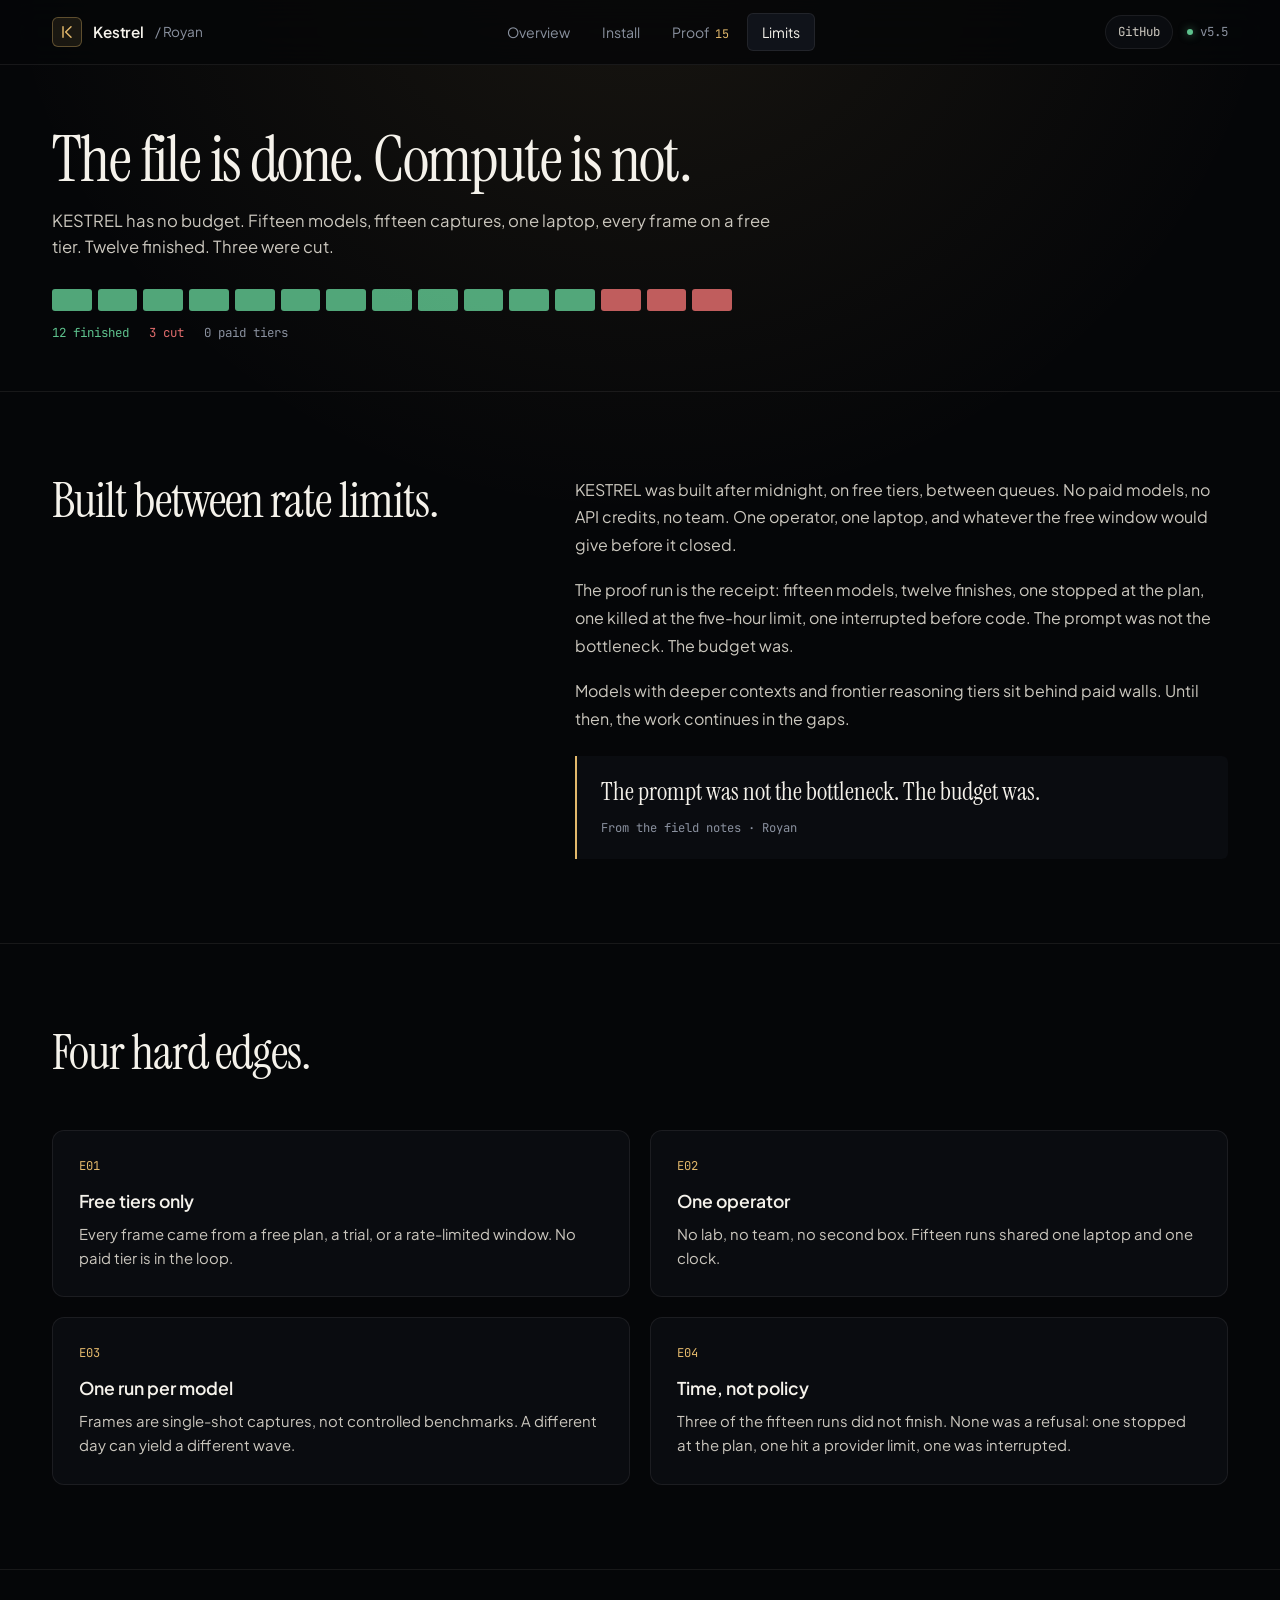
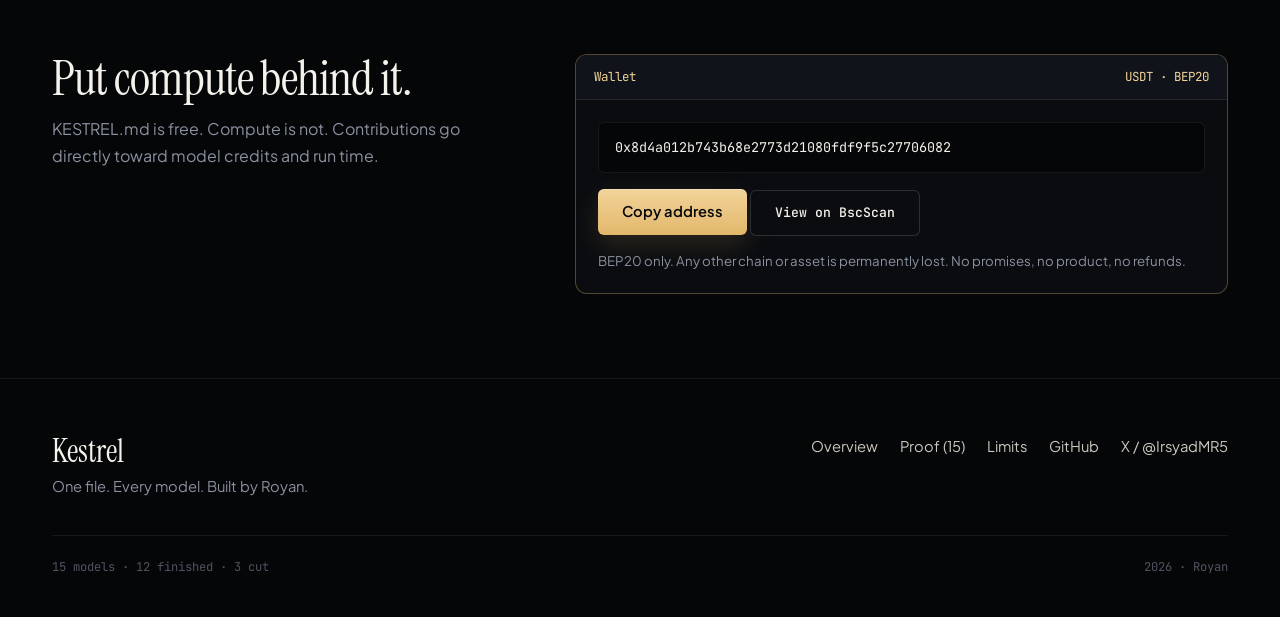
==== commit 3e6ca5ee: "chore: remove remaining em dashes from README and site" ====
--- a/docs/limitations.html
+++ b/docs/limitations.html
@@ -86,7 +86,7 @@
       </div>
       <div class="prose" data-reveal>
         <p>KESTREL was built after midnight, on free tiers, between queues. No paid models, no API credits, no team. One operator, one laptop, and whatever the free window would give before it closed.</p>
-        <p>The proof run is the receipt: fifteen models, twelve finishes, one stopped at the plan, one killed at the five-hour limit, one interrupted before code. The prompt was not the bottleneck—the budget was.</p>
+        <p>The proof run is the receipt: fifteen models, twelve finishes, one stopped at the plan, one killed at the five-hour limit, one interrupted before code. The prompt was not the bottleneck. The budget was.</p>
         <p>Models with deeper contexts and frontier reasoning tiers sit behind paid walls. Until then, the work continues in the gaps.</p>
         <div class="pull-quote">
           <blockquote>The prompt was not the bottleneck. The budget was.</blockquote>
--- a/docs/style.css
+++ b/docs/style.css
@@ -1,4 +1,4 @@
-/* KESTREL v5.5 — Machined Obsidian & Champagne Titanium Design System */
+/* KESTREL v5.5: Machined Obsidian & Champagne Titanium Design System */
 :root {
   --bg: #050608;
   --surface: #0a0c10;
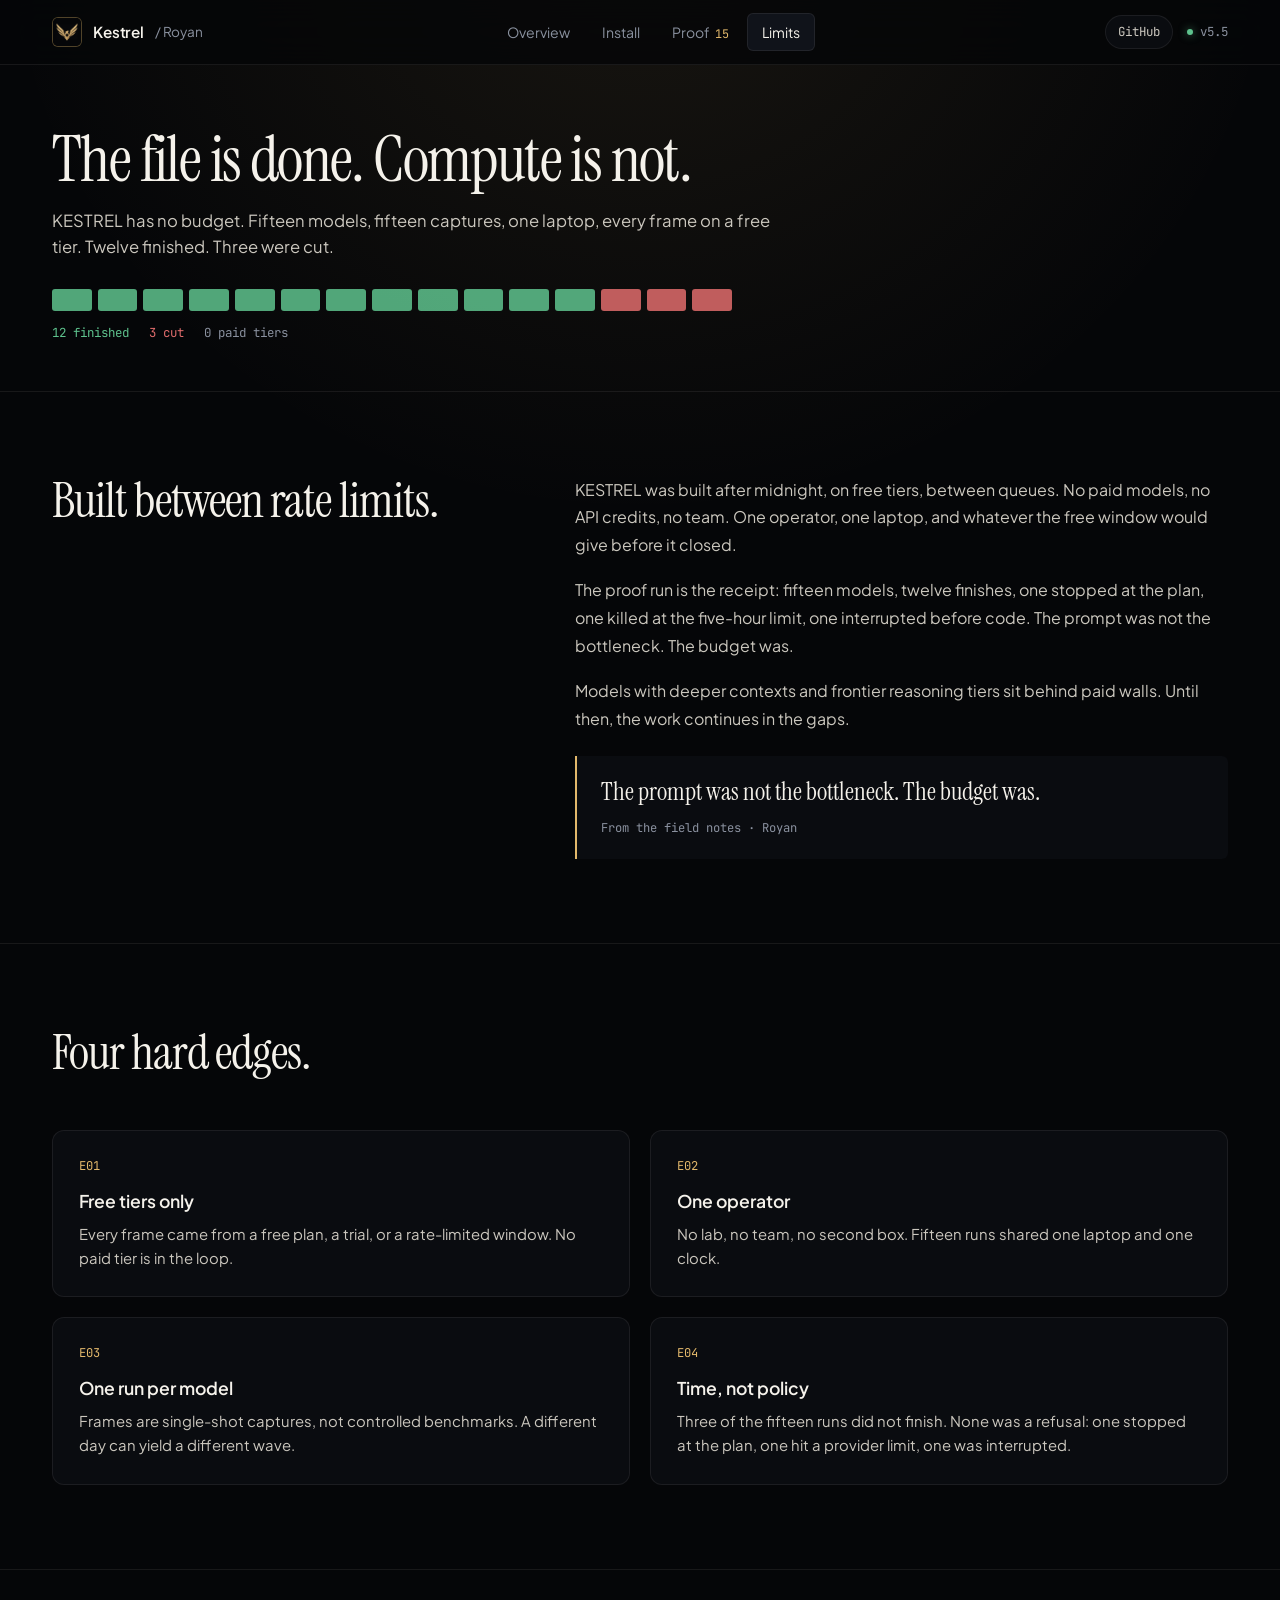
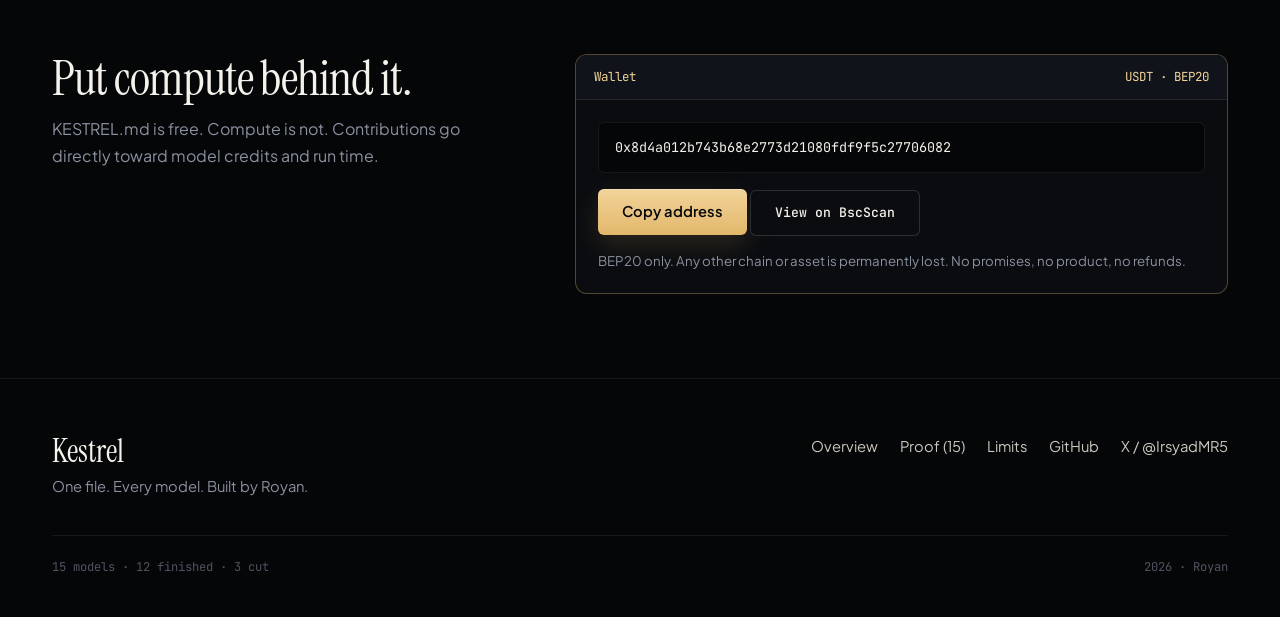
==== commit fdcea72f: "assets: add custom KESTREL logo and obsidian/gold og.png thumbnail" ====
--- a/docs/limitations.html
+++ b/docs/limitations.html
@@ -7,7 +7,7 @@
 <meta name="description" content="The prompt has no budget. Fifteen models on free tiers, three runs cut, and one address for compute.">
 <meta name="color-scheme" content="dark">
 <meta name="theme-color" content="#07080a">
-<link rel="icon" href="data:image/svg+xml,%3Csvg xmlns='http://www.w3.org/2000/svg' viewBox='0 0 32 32'%3E%3Crect width='32' height='32' rx='6' fill='%2307080a'/%3E%3Cpath d='M10 8v16M22 8l-8 8 8 8' stroke='%23d4af6a' stroke-width='2.6' stroke-linecap='round' stroke-linejoin='round' fill='none'/%3E%3C/svg%3E">
+<link rel="icon" type="image/png" href="logo.png">
 <link rel="canonical" href="https://irsyadmr354.github.io/KESTREL/limitations.html">
 <meta property="og:type" content="website">
 <meta property="og:site_name" content="KESTREL">
@@ -34,7 +34,7 @@
   <div class="shell topbar-in">
     <a class="brand" href="index.html">
       <span class="brand-mark" aria-hidden="true">
-        <svg width="16" height="16" viewBox="0 0 24 24" fill="none" stroke="currentColor" stroke-width="2.2" stroke-linecap="round" stroke-linejoin="round"><path d="M6 4v16M18 4l-8 8 8 8"/></svg>
+        <img src="logo.png" width="30" height="30" alt="">
       </span>
       <span>Kestrel</span>
       <span class="brand-sub">/ Royan</span>
--- a/docs/style.css
+++ b/docs/style.css
@@ -150,8 +150,14 @@
   place-items: center;
   border: 1px solid var(--accent-border);
   border-radius: var(--radius-sm);
-  background: var(--accent-dim);
-  color: var(--accent);
+  background: #050608;
+  overflow: hidden;
+}
+
+.brand-mark img {
+  width: 100%;
+  height: 100%;
+  object-fit: cover;
 }
 
 .brand-sub {
